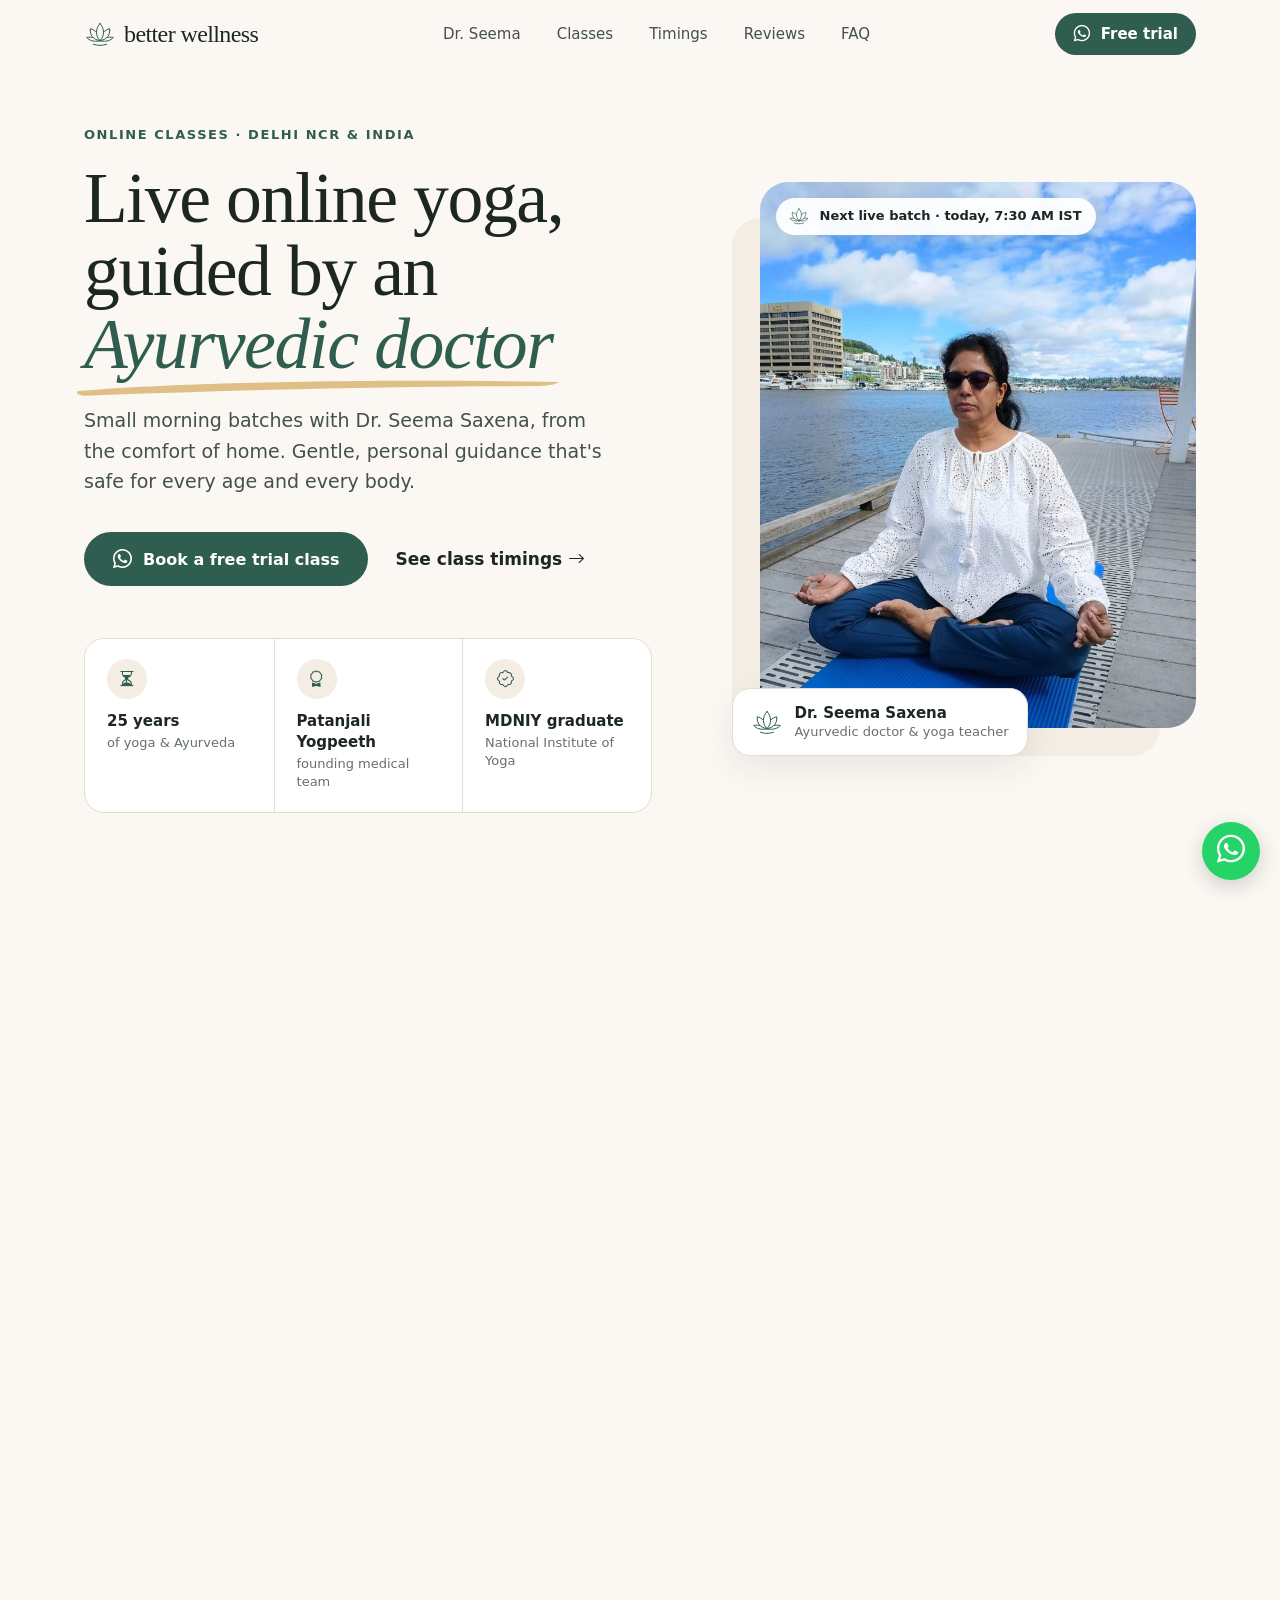
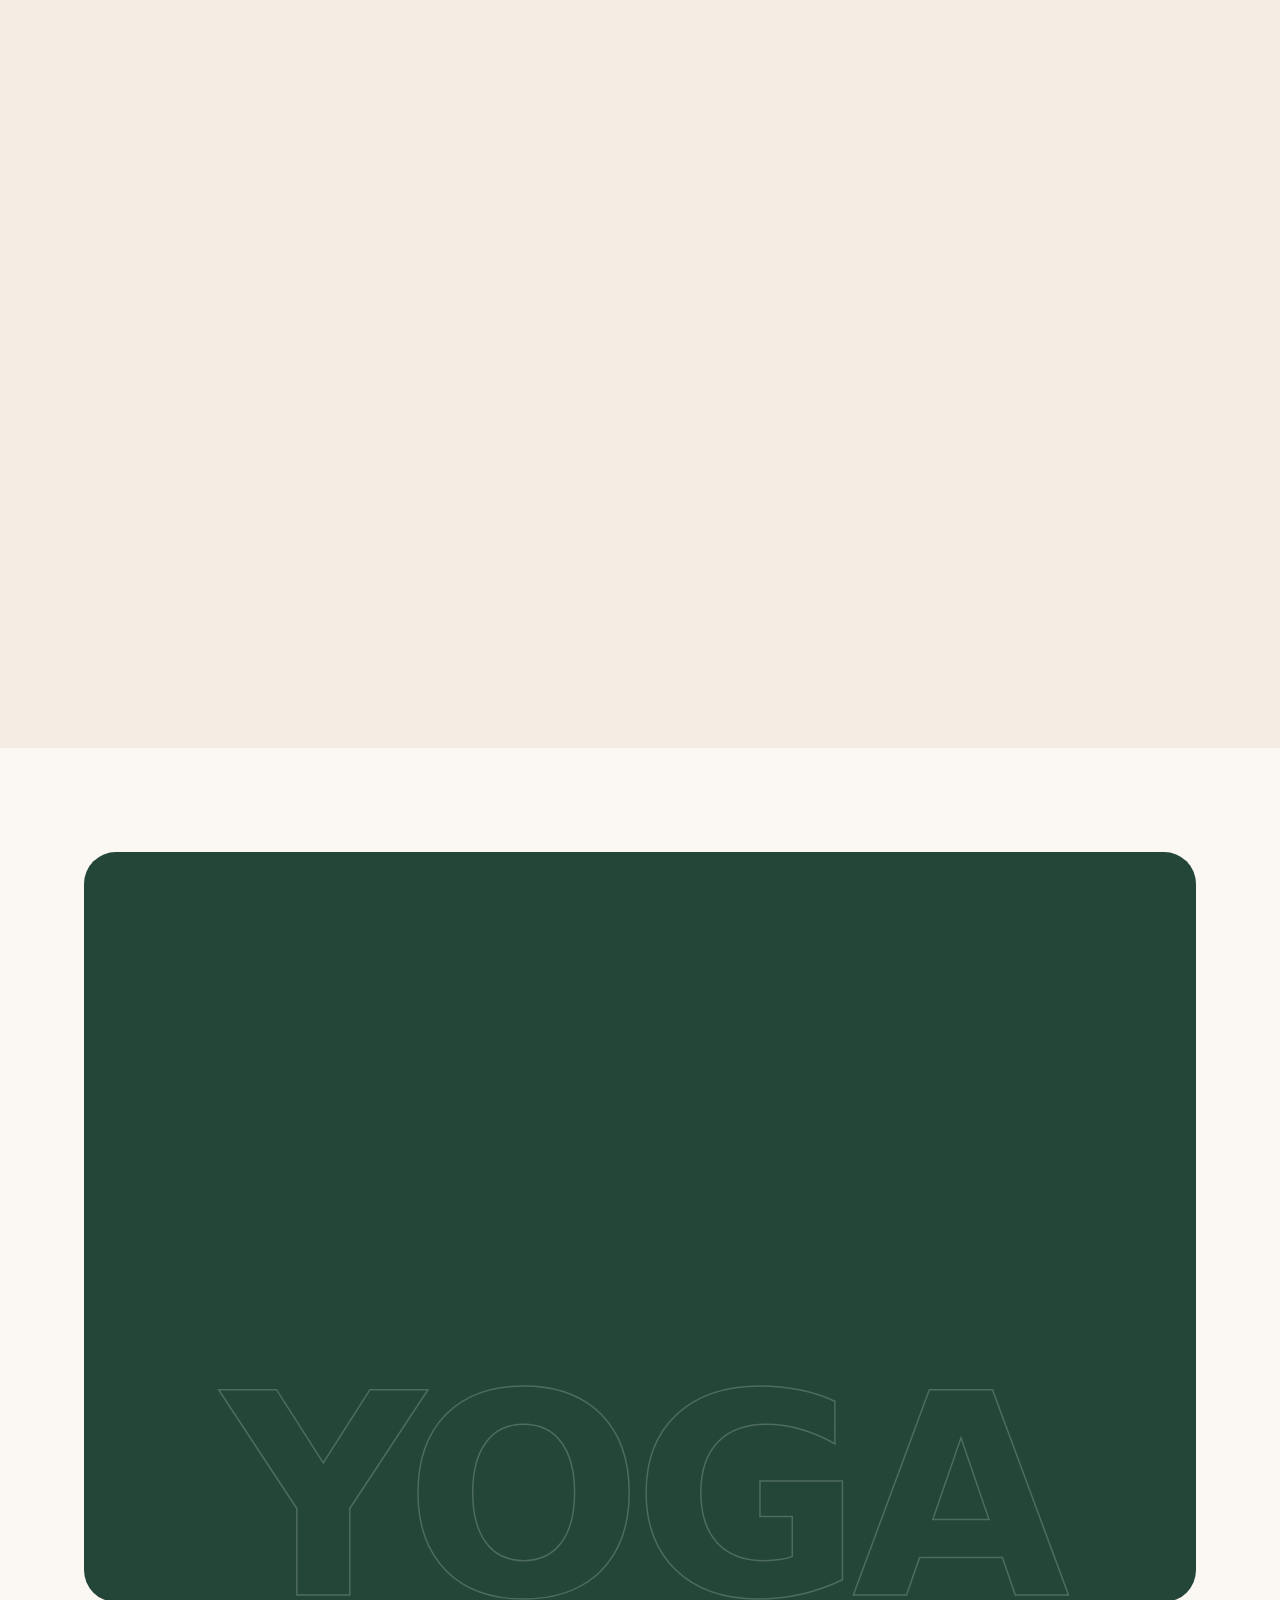
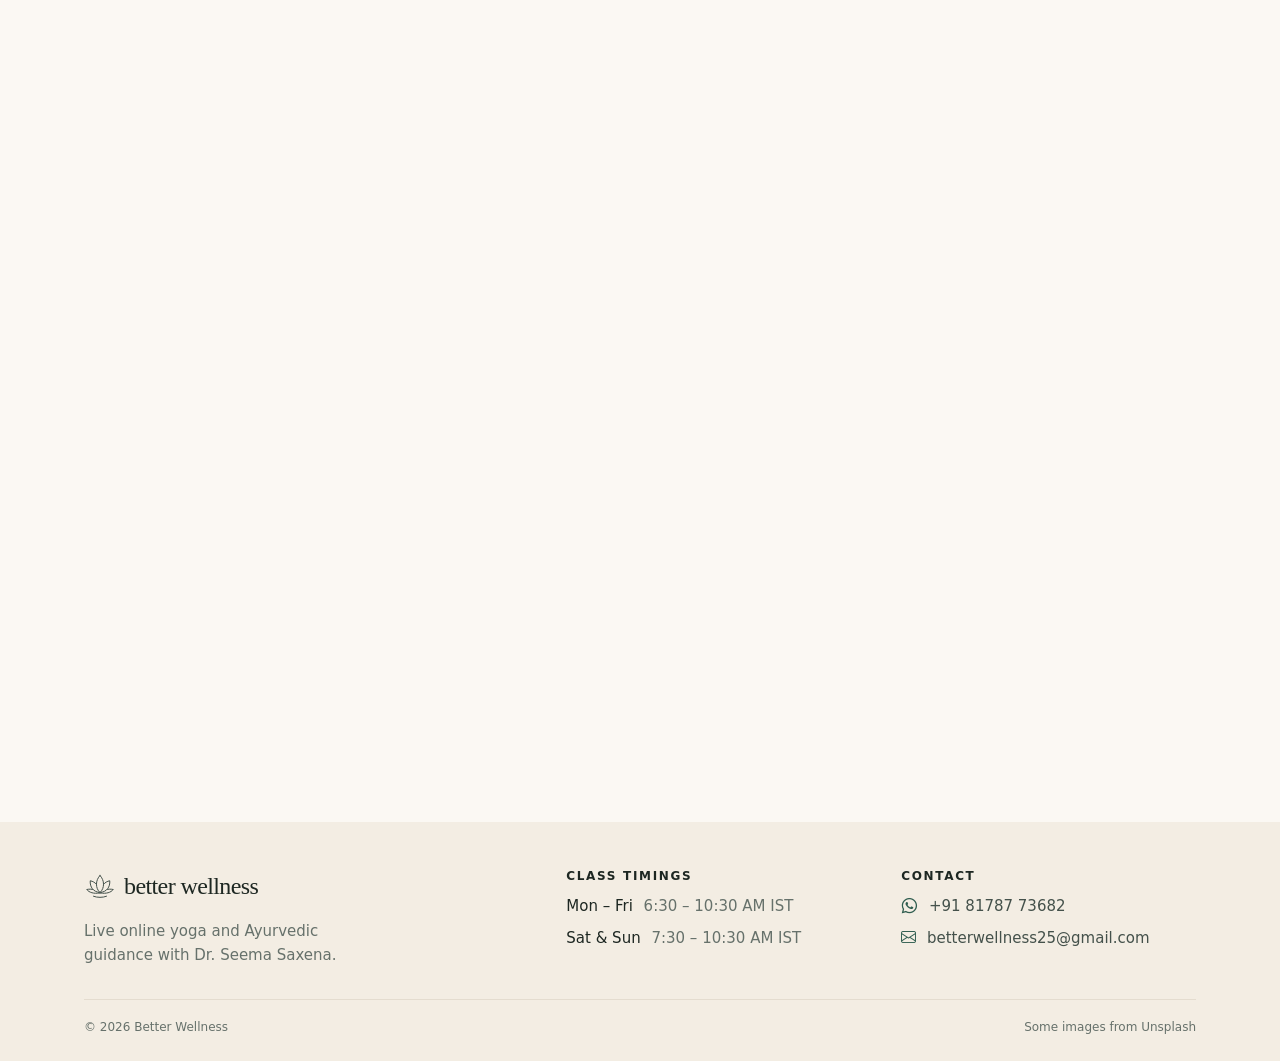
==== index.html @ 6428bea3 "Brand pass: lotus mark, wordmark, haldi/mitti palette, Hindi type, heritage card - New lotus mark dr" ====
<!doctype html>
<html lang="en-IN">
    <head>
        <meta charset="utf-8">
        <meta name="viewport" content="width=device-width, initial-scale=1">
        <meta http-equiv="Content-Security-Policy" content="default-src 'self'; style-src 'self' https://fonts.googleapis.com; font-src 'self' https://fonts.gstatic.com; img-src 'self' data:; script-src 'self'; object-src 'none'; base-uri 'self'; form-action 'none'">
        <meta name="referrer" content="strict-origin-when-cross-origin">
        <meta name="google-site-verification" content="fwdaEXdY_R1vgWOWKHq35KhdiGbAEZY68K1AI_NjMUM" />

        <title>Online Yoga Classes with an Ayurvedic Doctor | Better Wellness</title>
        <meta name="description" content="Live online yoga classes with Dr. Seema Saxena, Ayurvedic doctor and former Patanjali Yogpeeth team member. Daily morning batches in Hindi and English, group or 1-on-1. First class free.">
        <meta name="author" content="Dr. Seema Saxena">
        <meta name="theme-color" content="#FBF8F3">
        <link rel="canonical" href="https://www.betterwellness.in/">

        <!-- Link previews: WhatsApp, Facebook, Instagram, LinkedIn, X -->
        <meta property="og:type" content="website">
        <meta property="og:site_name" content="Better Wellness">
        <meta property="og:locale" content="en_IN">
        <meta property="og:url" content="https://www.betterwellness.in/">
        <meta property="og:title" content="Live Online Yoga with an Ayurvedic Doctor | Better Wellness">
        <meta property="og:description" content="Daily live yoga classes with Dr. Seema Saxena. Hindi and English, group or 1-on-1. Your first class is free.">
        <meta property="og:image" content="https://www.betterwellness.in/images/site/og-image.jpg">
        <meta property="og:image:width" content="1200">
        <meta property="og:image:height" content="630">
        <meta property="og:image:alt" content="Dr. Seema Saxena meditating by a lake, beside the words: Live online yoga, guided by an Ayurvedic doctor">
        <meta name="twitter:card" content="summary_large_image">
        <meta name="twitter:title" content="Live Online Yoga with an Ayurvedic Doctor | Better Wellness">
        <meta name="twitter:description" content="Daily live yoga classes with Dr. Seema Saxena. Hindi and English, group or 1-on-1. Your first class is free.">
        <meta name="twitter:image" content="https://www.betterwellness.in/images/site/og-image.jpg">

        <script type="application/ld+json">
        {
          "@context": "https://schema.org",
          "@graph": [
            {
              "@type": "ProfessionalService",
              "@id": "https://www.betterwellness.in/#business",
              "name": "Better Wellness",
              "description": "Live online yoga classes and Ayurvedic yoga consultations with Dr. Seema Saxena.",
              "url": "https://www.betterwellness.in/",
              "image": "https://www.betterwellness.in/images/site/og-image.jpg",
              "logo": "https://www.betterwellness.in/images/site/icon-512.png",
              "telephone": "+918178773682",
              "email": "betterwellness25@gmail.com",
              "address": {
                "@type": "PostalAddress",
                "addressLocality": "New Delhi",
                "addressRegion": "Delhi",
                "addressCountry": "IN"
              },
              "areaServed": [
                { "@type": "City", "name": "New Delhi" },
                { "@type": "City", "name": "Noida" },
                { "@type": "City", "name": "Gurugram" },
                { "@type": "City", "name": "Ghaziabad" },
                { "@type": "City", "name": "Faridabad" },
                { "@type": "Country", "name": "India" }
              ],
              "availableLanguage": ["en", "hi"],
              "openingHoursSpecification": [
                {
                  "@type": "OpeningHoursSpecification",
                  "dayOfWeek": ["Monday", "Tuesday", "Wednesday", "Thursday", "Friday"],
                  "opens": "06:30",
                  "closes": "10:30"
                },
                {
                  "@type": "OpeningHoursSpecification",
                  "dayOfWeek": ["Saturday", "Sunday"],
                  "opens": "07:30",
                  "closes": "10:30"
                }
              ],
              "founder": { "@id": "https://www.betterwellness.in/#seema" },
              "makesOffer": {
                "@type": "Offer",
                "name": "Free trial yoga class",
                "price": "0",
                "priceCurrency": "INR"
              }
            },
            {
              "@type": "Person",
              "@id": "https://www.betterwellness.in/#seema",
              "name": "Dr. Seema Saxena",
              "jobTitle": "Ayurvedic doctor and yoga teacher",
              "image": "https://www.betterwellness.in/images/site/seema-hero.jpg",
              "alumniOf": {
                "@type": "CollegeOrUniversity",
                "name": "Morarji Desai National Institute of Yoga, New Delhi"
              },
              "worksFor": { "@id": "https://www.betterwellness.in/#business" }
            },
            {
              "@type": "FAQPage",
              "mainEntity": [
                {
                  "@type": "Question",
                  "name": "How do the online yoga classes work?",
                  "acceptedAnswer": { "@type": "Answer", "text": "Classes are live on video, in small batches. Dr. Seema guides every pose and breath, and gives individual corrections so each asana is done safely." }
                },
                {
                  "@type": "Question",
                  "name": "I am a complete beginner. Can I join?",
                  "acceptedAnswer": { "@type": "Answer", "text": "Yes. Classes start with gentle joint-loosening (Sukshma Vyayama) and build up step by step, so beginners and experienced students can practise together." }
                },
                {
                  "@type": "Question",
                  "name": "Can Dr. Seema help with a specific health condition?",
                  "acceptedAnswer": { "@type": "Answer", "text": "Yes. She combines Ayurvedic assessment with therapeutic yoga, and often works with back stiffness, neck pain, stress, digestive issues and metabolic conditions. Yoga complements medical care; please keep your doctor informed." }
                },
                {
                  "@type": "Question",
                  "name": "Which language are classes taught in?",
                  "acceptedAnswer": { "@type": "Answer", "text": "Hindi and English." }
                },
                {
                  "@type": "Question",
                  "name": "Can I take private one-on-one sessions?",
                  "acceptedAnswer": { "@type": "Answer", "text": "Yes. Alongside the small morning group batches, you can book private one-on-one sessions." }
                },
                {
                  "@type": "Question",
                  "name": "What are the class timings?",
                  "acceptedAnswer": { "@type": "Answer", "text": "Hour-long batches run from 6:30 to 10:30 AM IST on weekdays and from 7:30 to 10:30 AM IST on Saturday and Sunday." }
                },
                {
                  "@type": "Question",
                  "name": "How do I book my free trial class?",
                  "acceptedAnswer": { "@type": "Answer", "text": "Send a message on WhatsApp to +91 81787 73682 with your preferred batch time. You will get the class link on WhatsApp." }
                }
              ]
            }
          ]
        }
        </script>

        <link rel="icon" href="images/site/lotus.svg" type="image/svg+xml">
        <link rel="icon" href="images/site/favicon-32.png" type="image/png" sizes="32x32">
        <link rel="apple-touch-icon" href="images/site/apple-touch-icon.png">

        <link rel="preconnect" href="https://fonts.googleapis.com">
        <link rel="preconnect" href="https://fonts.gstatic.com" crossorigin>
        <link href="https://fonts.googleapis.com/css2?family=Newsreader:ital,opsz,wght@0,6..72,400;0,6..72,500;1,6..72,400&family=Plus+Jakarta+Sans:wght@400;500;600;700&family=Tiro+Devanagari+Hindi&family=Mukta:wght@500;600&display=swap" rel="stylesheet">
        <link rel="preload" as="image" href="images/site/seema-hero.jpg">
        <script src="js/site.js"></script>
        <link href="css/bootstrap-icons.css" rel="stylesheet">
        <link href="css/site.css" rel="stylesheet">
    </head>

    <body>

        <a class="skip-link" href="#main">Skip to content</a>

        <header class="site-header">
            <div class="container header-inner">
                <a class="brand" href="#top" aria-label="Better Wellness, back to top">
                    <svg class="lotus" viewBox="0 0 64 64" aria-hidden="true"><path class="p-ll" d="M30.5 46 C 20 48, 10 45, 5.5 39 C 15 37, 25 39.5, 30.5 46 Z"/><path class="p-lr" d="M33.5 46 C 44 48, 54 45, 58.5 39 C 49 37, 39 39.5, 33.5 46 Z"/><path class="p-l" d="M31.5 45 C 18.5 44, 11.5 34, 12.5 21.5 C 22.5 23.5, 30 31.5, 31.5 45 Z"/><path class="p-r" d="M32.5 45 C 45.5 44, 52.5 34, 51.5 21.5 C 41.5 23.5, 34 31.5, 32.5 45 Z"/><path class="p-c" d="M32 11 C 41.5 20.5, 41.5 36.5, 32 45 C 22.5 36.5, 22.5 20.5, 32 11 Z"/><path class="p-base" d="M19 52.5 C 27 55.5, 37 55.5, 45 52.5"/></svg>
                    <span class="wordmark">better wellness</span>
                </a>

                <nav class="site-nav" aria-label="Main">
                    <a href="#about">Dr. Seema</a>
                    <a href="#classes">Classes</a>
                    <a href="#timings">Timings</a>
                    <a href="#reviews">Reviews</a>
                    <a href="#faq">FAQ</a>
                </nav>

                <a class="btn btn-small" href="https://wa.me/918178773682?text=Hi%20Dr.%20Seema%2C%20I%27d%20like%20to%20book%20a%20free%20trial%20yoga%20class." target="_blank" rel="noopener">
                    <i class="bi-whatsapp" aria-hidden="true"></i> Free trial
                </a>
            </div>
        </header>

        <main id="main">

            <!-- HERO -->
            <section class="hero" id="top">
                <div class="container hero-grid">

                    <div class="hero-copy">
                        <p class="eyebrow">Online classes · Delhi NCR &amp; India</p>
                        <h1>Live online yoga, guided by an <em class="underlined">Ayurvedic doctor<svg viewBox="0 0 300 20" preserveAspectRatio="none" aria-hidden="true"><path d="M2 14 C 60 7, 170 3, 298 6 C 296 8, 292 9, 286 9.5 C 180 10, 90 13.5, 6 18 C 2 18, 0 15.5, 2 14 Z"/></svg></em></h1>
                        <p class="lede">Small morning batches with Dr. Seema Saxena, from the comfort of home. Gentle, personal guidance that's safe for every age and every body.</p>

                        <div class="hero-actions">
                            <a class="btn" href="https://wa.me/918178773682?text=Hi%20Dr.%20Seema%2C%20I%27d%20like%20to%20book%20a%20free%20trial%20yoga%20class." target="_blank" rel="noopener">
                                <i class="bi-whatsapp" aria-hidden="true"></i> Book a free trial class
                            </a>
                            <a class="text-link" href="#timings">See class timings <i class="bi-arrow-right" aria-hidden="true"></i></a>
                        </div>

                        <ul class="trust" aria-label="Credentials">
                            <li>
                                <span class="trust-icon"><i class="bi-hourglass-split" aria-hidden="true"></i></span>
                                <span><strong>25 years</strong>of yoga &amp; Ayurveda</span>
                            </li>
                            <li>
                                <span class="trust-icon"><i class="bi-award" aria-hidden="true"></i></span>
                                <span><strong>Patanjali Yogpeeth</strong>founding medical team</span>
                            </li>
                            <li>
                                <span class="trust-icon"><i class="bi-patch-check" aria-hidden="true"></i></span>
                                <span><strong>MDNIY graduate</strong>National Institute of Yoga</span>
                            </li>
                        </ul>
                    </div>

                    <figure class="hero-photo">
                        <div class="hero-photo-frame">
                            <img src="images/site/seema-hero.jpg" width="768" height="1024" alt="Dr. Seema Saxena sitting in lotus pose, meditating on a lakeside dock" fetchpriority="high">
                            <a class="live-chip" href="#timings">
                                <svg class="lotus lotus-breathe" viewBox="0 0 64 64" aria-hidden="true"><path class="p-ll" d="M30.5 46 C 20 48, 10 45, 5.5 39 C 15 37, 25 39.5, 30.5 46 Z"/><path class="p-lr" d="M33.5 46 C 44 48, 54 45, 58.5 39 C 49 37, 39 39.5, 33.5 46 Z"/><path class="p-l" d="M31.5 45 C 18.5 44, 11.5 34, 12.5 21.5 C 22.5 23.5, 30 31.5, 31.5 45 Z"/><path class="p-r" d="M32.5 45 C 45.5 44, 52.5 34, 51.5 21.5 C 41.5 23.5, 34 31.5, 32.5 45 Z"/><path class="p-c" d="M32 11 C 41.5 20.5, 41.5 36.5, 32 45 C 22.5 36.5, 22.5 20.5, 32 11 Z"/><path class="p-base" d="M19 52.5 C 27 55.5, 37 55.5, 45 52.5"/></svg>
                                <span data-next-batch>Live every morning · 6:30–10:30 AM IST</span>
                            </a>
                        </div>
                        <figcaption class="hero-badge">
                            <svg class="lotus" viewBox="0 0 64 64" aria-hidden="true"><path class="p-ll" d="M30.5 46 C 20 48, 10 45, 5.5 39 C 15 37, 25 39.5, 30.5 46 Z"/><path class="p-lr" d="M33.5 46 C 44 48, 54 45, 58.5 39 C 49 37, 39 39.5, 33.5 46 Z"/><path class="p-l" d="M31.5 45 C 18.5 44, 11.5 34, 12.5 21.5 C 22.5 23.5, 30 31.5, 31.5 45 Z"/><path class="p-r" d="M32.5 45 C 45.5 44, 52.5 34, 51.5 21.5 C 41.5 23.5, 34 31.5, 32.5 45 Z"/><path class="p-c" d="M32 11 C 41.5 20.5, 41.5 36.5, 32 45 C 22.5 36.5, 22.5 20.5, 32 11 Z"/><path class="p-base" d="M19 52.5 C 27 55.5, 37 55.5, 45 52.5"/></svg>
                            <span><strong>Dr. Seema Saxena</strong>Ayurvedic doctor &amp; yoga teacher</span>
                        </figcaption>
                    </figure>

                </div>
            </section>

            <!-- TEACHER -->
            <section class="section teacher" id="about" aria-labelledby="about-title">
                <div class="container teacher-grid">

                    <div class="teacher-collage" data-reveal>
                        <figure class="collage-main">
                            <img src="images/site/seema-yoga-day-seattle.jpg" width="472" height="1024" loading="lazy" alt="Dr. Seema Saxena in tree pose beside an International Day of Yoga banner in Seattle">
                            <figcaption>International Day of Yoga, Seattle</figcaption>
                        </figure>
                        <figure class="collage-top">
                            <img src="images/site/seema-swami-ramdev.jpg" width="1200" height="800" loading="lazy" alt="A young Dr. Seema Saxena seated beside Swami Ramdev">
                            <figcaption>With Swami Ramdev</figcaption>
                        </figure>
                        <figure class="collage-bottom">
                            <img src="images/site/seema-recognition.jpg" width="1200" height="800" loading="lazy" alt="Dr. Seema Saxena receiving a certificate at a ceremony">
                            <figcaption>With Sushma Swaraj</figcaption>
                        </figure>
                        <div class="collage-seal" aria-hidden="true">
                            <strong data-count="25">25</strong>
                            <span>years of practice</span>
                        </div>
                    </div>

                    <div class="teacher-copy" data-reveal>
                        <p class="eyebrow">Your teacher</p>
                        <h2 id="about-title">You're in <em>good hands</em></h2>
                        <p class="teacher-name"><strong>Dr. Seema Saxena</strong> · Ayurvedic doctor &amp; yoga teacher</p>
                        <p class="teacher-lead">Yoga, guided with a doctor's understanding of the body.</p>
                        <p>Whether you're new to yoga, living with back pain or coming back to it after years, Dr. Seema adapts each practice to suit you.</p>

                        <ol class="journey">
                            <li>
                                <strong>Patanjali Yogpeeth</strong>
                                <span>Founding medical team with Swami Ramdev</span>
                            </li>
                            <li>
                                <strong>Morarji Desai National Institute of Yoga</strong>
                                <span>Trained in New Delhi</span>
                            </li>
                            <li>
                                <strong>Today</strong>
                                <span>Live online classes for students across India</span>
                            </li>
                        </ol>
                    </div>

                </div>
            </section>

            <!-- HERITAGE -->
            <section class="heritage-section" aria-labelledby="heritage-title">
                <div class="container">
                    <div class="heritage" data-reveal>
                        <svg class="heritage-grid" viewBox="0 0 64 64" aria-hidden="true">
                            <circle cx="32" cy="34" r="30"/>
                            <circle cx="32" cy="34" r="21"/>
                            <circle cx="32" cy="45" r="13"/>
                            <line x1="32" y1="2" x2="32" y2="64"/>
                            <line x1="0" y1="45" x2="64" y2="45"/>
                            <line x1="9" y1="11" x2="55" y2="57"/>
                            <line x1="55" y1="11" x2="9" y2="57"/>
                            <path d="M30.5 46 C 20 48, 10 45, 5.5 39 C 15 37, 25 39.5, 30.5 46 Z"/>
                            <path d="M33.5 46 C 44 48, 54 45, 58.5 39 C 49 37, 39 39.5, 33.5 46 Z"/>
                            <path d="M31.5 45 C 18.5 44, 11.5 34, 12.5 21.5 C 22.5 23.5, 30 31.5, 31.5 45 Z"/>
                            <path d="M32.5 45 C 45.5 44, 52.5 34, 51.5 21.5 C 41.5 23.5, 34 31.5, 32.5 45 Z"/>
                            <path d="M32 11 C 41.5 20.5, 41.5 36.5, 32 45 C 22.5 36.5, 22.5 20.5, 32 11 Z"/>
                        </svg>

                        <figure class="heritage-art">
                            <img src="images/site/heritage-yogi.jpg" width="640" height="1293" loading="lazy" alt="A 17th-century miniature painting of a yogi seated in virasana beneath a tree, with Persian text above">
                            <figcaption>A yogi in virasana, from the <i>Bahr al-Hayat</i>, c. 1602. Chester Beatty Library, Dublin.</figcaption>
                        </figure>

                        <div class="heritage-copy">
                            <p class="eyebrow">Rooted in tradition</p>
                            <p class="heritage-sanskrit" lang="sa">योगः कर्मसु कौशलम्</p>
                            <h2 id="heritage-title"><em>Yoga is skill in action.</em></h2>
                            <p class="heritage-source">Bhagavad Gita 2.50</p>
                            <p>The practice Dr. Seema teaches is centuries old: a discipline of body, breath and mind, passed from teacher to student. Her classes keep that spirit, with the care of a doctor.</p>
                        </div>
                    </div>
                </div>
            </section>

            <!-- CLASSES -->
            <section class="section classes" id="classes" aria-labelledby="classes-title">
                <div class="container classes-grid">
                    <div class="classes-head" data-reveal>
                        <p class="eyebrow">The classes</p>
                        <h2 id="classes-title">Live yoga, <em>made personal</em></h2>
                        <p>Every class is taught live by Dr. Seema herself, in small batches, so you get real attention from your very first session.</p>
                        <a class="text-link" href="#timings">See class timings <i class="bi-arrow-right" aria-hidden="true"></i></a>
                    </div>

                    <ul class="class-rows">
                        <li data-reveal>
                            <span class="row-icon"><i class="bi-person-check" aria-hidden="true"></i></span>
                            <div>
                                <h3>Individual guidance</h3>
                                <p>Small batches, so every student gets gentle, one-to-one corrections during class.</p>
                            </div>
                            <span class="row-tag">Live on video</span>
                        </li>
                        <li data-reveal>
                            <span class="row-icon"><i class="bi-people" aria-hidden="true"></i></span>
                            <div>
                                <h3>A small batch, or just you</h3>
                                <p>Join a morning group, or book private one-on-one sessions.</p>
                            </div>
                            <span class="row-tag">Group · 1-on-1</span>
                        </li>
                        <li data-reveal>
                            <span class="row-icon"><i class="bi-translate" aria-hidden="true"></i></span>
                            <div>
                                <h3>In Hindi or English</h3>
                                <p>Instructions you follow without thinking, so you can close your eyes and simply breathe.</p>
                            </div>
                            <span class="row-tag" lang="hi">हिन्दी · <span lang="en">English</span></span>
                        </li>
                        <li data-reveal>
                            <span class="row-icon"><i class="bi-sunrise" aria-hidden="true"></i></span>
                            <div>
                                <h3>Every morning</h3>
                                <p>Hour-long live batches, seven days a week.</p>
                            </div>
                            <span class="row-tag">6:30 – 10:30 AM</span>
                        </li>
                    </ul>
                </div>
            </section>

            <!-- BENEFITS -->
            <section class="section benefits-section" aria-labelledby="benefits-title">
                <div class="container">
                    <div class="section-head section-head-center" data-reveal>
                        <p class="eyebrow">Why people join</p>
                        <h2 id="benefits-title">How yoga can help you <em>feel better</em></h2>
                    </div>

                    <div class="benefits">
                        <ul class="benefits-col" data-reveal>
                            <li>
                                <h3>Ease back and neck pain</h3>
                                <p>Gentle, guided movement for stiffness from desk work or age.</p>
                            </li>
                            <li>
                                <h3>Move more freely</h3>
                                <p>Flexibility that builds week by week, at your own pace.</p>
                            </li>
                            <li>
                                <h3>Calm a busy mind</h3>
                                <p>Pranayama and meditation to settle stress and anxiety.</p>
                            </li>
                        </ul>

                        <div class="benefits-figure" data-reveal>
                            <img class="benefits-photo" src="images/site/namaste.jpg" width="1000" height="667" loading="lazy" alt="A woman seated cross-legged on a yoga mat, eyes closed, palms together">
                            <span class="benefits-lotus"><svg class="lotus" viewBox="0 0 64 64" aria-hidden="true"><path class="p-ll" d="M30.5 46 C 20 48, 10 45, 5.5 39 C 15 37, 25 39.5, 30.5 46 Z"/><path class="p-lr" d="M33.5 46 C 44 48, 54 45, 58.5 39 C 49 37, 39 39.5, 33.5 46 Z"/><path class="p-l" d="M31.5 45 C 18.5 44, 11.5 34, 12.5 21.5 C 22.5 23.5, 30 31.5, 31.5 45 Z"/><path class="p-r" d="M32.5 45 C 45.5 44, 52.5 34, 51.5 21.5 C 41.5 23.5, 34 31.5, 32.5 45 Z"/><path class="p-c" d="M32 11 C 41.5 20.5, 41.5 36.5, 32 45 C 22.5 36.5, 22.5 20.5, 32 11 Z"/><path class="p-base" d="M19 52.5 C 27 55.5, 37 55.5, 45 52.5"/></svg></span>
                        </div>

                        <ul class="benefits-col" data-reveal>
                            <li>
                                <h3>Sleep better</h3>
                                <p>A steady morning routine and slower breathing help the body unwind.</p>
                            </li>
                            <li>
                                <h3>Support digestion</h3>
                                <p>Ayurvedic guidance on routine and food, alongside your practice.</p>
                            </li>
                            <li>
                                <h3>Stay strong as you age</h3>
                                <p>Safe changes to every pose, so seniors can practise with confidence.</p>
                            </li>
                        </ul>
                    </div>
                </div>
            </section>

            <!-- TIMETABLE -->
            <section class="timetable-section" id="timings" aria-labelledby="timings-title">
                <div class="container">
                <div class="timetable">
                <div class="timetable-grid">
                    <div class="timetable-copy" data-reveal>
                        <p class="eyebrow">Class timings · IST</p>
                        <h2 id="timings-title">Every morning, <em>seven days a week</em></h2>
                        <p>Every batch is live and an hour long. Choose the time that suits you when you book your free trial.</p>
                    </div>

                    <ul class="batches" data-reveal>
                        <li><span class="batch-time">6:30 – 7:30 AM</span><span class="batch-days">Monday to Friday</span></li>
                        <li><span class="batch-time">7:30 – 8:30 AM</span><span class="batch-days">Every day</span></li>
                        <li><span class="batch-time">8:30 – 9:30 AM</span><span class="batch-days">Every day</span></li>
                        <li><span class="batch-time">9:30 – 10:30 AM</span><span class="batch-days">Every day</span></li>
                        <li><span class="batch-time">Private 1-on-1</span><span class="batch-days">At a time that suits you</span></li>
                    </ul>
                </div>
                <p class="timetable-word" aria-hidden="true">YOGA</p>
                </div>
                </div>
            </section>

            <!-- REVIEWS -->
            <section class="section section-sand" id="reviews" aria-labelledby="reviews-title">
                <div class="container">
                    <div class="section-head" data-reveal>
                        <p class="eyebrow">Students</p>
                        <h2 id="reviews-title">Hear it from <em>our students</em></h2>
                    </div>

                    <div class="reviews">
                        <figure class="review review-featured" data-reveal>
                            <span class="review-topic">Inner peace</span>
                            <blockquote>“Yoga is my personal time to nurture my soul and find happiness. With the right guidance from Dr. Seema Ma’am, this journey has brought me immense peace. Practicing yoga with her has led to a spiritual awakening and given me moments of pause where I listen to my own breath, bringing a deep sense of peace from within.”</blockquote>
                            <figcaption>
                                <img src="images/site/review-anu-satija.jpg" width="80" height="80" loading="lazy" alt="">
                                <span><strong>Anu Satija</strong> Doctor</span>
                            </figcaption>
                        </figure>
                        <figure class="review" data-reveal>
                            <span class="review-topic">Desk-job neck pain</span>
                            <blockquote>“Long hours at my desk left me with constant neck pain and work stress. Joining Dr. Seema's 7:00 AM online sessions has been life-changing. Her focus on pranayama and gentle stretching keeps me energized and pain-free throughout the workday.”</blockquote>
                            <figcaption>
                                <img src="images/site/review-priya-sharma.jpg" width="80" height="80" loading="lazy" alt="">
                                <span><strong>Priya Sharma</strong> Software engineer</span>
                            </figcaption>
                        </figure>
                        <figure class="review" data-reveal>
                            <span class="review-topic">Yoga for seniors</span>
                            <blockquote>“As a senior citizen with chronic back stiffness, I was hesitant about yoga. Dr. Seema's medical background as an Ayurvedic doctor made all the difference. She gave me personalized modifications that restored my flexibility without any pain. Highly recommended for all ages!”</blockquote>
                            <figcaption>
                                <img src="images/site/review-raman-iyer.jpg" width="80" height="80" loading="lazy" alt="">
                                <span><strong>Raman Iyer</strong> Retired banker</span>
                            </figcaption>
                        </figure>
                    </div>
                </div>
            </section>

            <!-- FAQ -->
            <section class="section" id="faq" aria-labelledby="faq-title">
                <div class="container faq-grid">
                    <div class="section-head" data-reveal>
                        <p class="eyebrow">Questions</p>
                        <h2 id="faq-title">Questions, <em>answered</em></h2>
                        <p class="muted">Anything else? <a href="https://wa.me/918178773682" target="_blank" rel="noopener">Ask us on WhatsApp</a>.</p>
                    </div>

                    <div class="faq" data-reveal>
                        <details>
                            <summary>How do the online classes work?</summary>
                            <p>Classes are live on video, in small batches. Dr. Seema guides every pose and breath, and gives individual corrections so each asana is done safely.</p>
                        </details>
                        <details>
                            <summary>I'm a complete beginner. Can I join?</summary>
                            <p>Yes. Classes start with gentle joint-loosening (Sukshma Vyayama) and build up step by step, so beginners and experienced students can practise together.</p>
                        </details>
                        <details>
                            <summary>Can Dr. Seema help with a specific health condition?</summary>
                            <p>Yes. She combines Ayurvedic assessment with therapeutic yoga, and often works with back stiffness, neck pain, stress, digestive issues and metabolic conditions. Yoga complements medical care, so please keep your doctor informed.</p>
                        </details>
                        <details>
                            <summary>Which language are classes taught in?</summary>
                            <p>Hindi and English.</p>
                        </details>
                        <details>
                            <summary>Can I take private one-on-one sessions?</summary>
                            <p>Yes. Alongside the small morning group batches, you can book private one-on-one sessions.</p>
                        </details>
                        <details>
                            <summary>What are the class timings?</summary>
                            <p>Hour-long batches run from 6:30 to 10:30 AM IST on weekdays, and from 7:30 to 10:30 AM IST on Saturday and Sunday.</p>
                        </details>
                        <details>
                            <summary>How do I book my free trial class?</summary>
                            <p>Send a message on WhatsApp to <a href="https://wa.me/918178773682" target="_blank" rel="noopener">+91 81787 73682</a> with your preferred batch time. You'll get the class link on WhatsApp.</p>
                        </details>
                    </div>
                </div>
            </section>

            <!-- CLOSING CTA -->
            <section class="cta" aria-labelledby="cta-title">
                <div class="container">
                    <div class="cta-card" data-reveal>
                        <img class="cta-bg" src="images/site/plant-shadows.jpg" width="1800" height="1200" loading="lazy" alt="">
                        <div class="cta-inner">
                            <h2 id="cta-title">Your first class is <em>on us</em></h2>
                            <p>Message us on WhatsApp and join a live morning batch this week.</p>
                            <a class="btn" href="https://wa.me/918178773682?text=Hi%20Dr.%20Seema%2C%20I%27d%20like%20to%20book%20a%20free%20trial%20yoga%20class." target="_blank" rel="noopener">
                                <i class="bi-whatsapp" aria-hidden="true"></i> Book a free trial class
                            </a>
                        </div>
                    </div>
                </div>
            </section>

        </main>

        <footer class="site-footer">
            <div class="container">
                <div class="footer-top">
                    <div class="footer-brand">
                        <a class="brand" href="#top">
                            <svg class="lotus" viewBox="0 0 64 64" aria-hidden="true"><path class="p-ll" d="M30.5 46 C 20 48, 10 45, 5.5 39 C 15 37, 25 39.5, 30.5 46 Z"/><path class="p-lr" d="M33.5 46 C 44 48, 54 45, 58.5 39 C 49 37, 39 39.5, 33.5 46 Z"/><path class="p-l" d="M31.5 45 C 18.5 44, 11.5 34, 12.5 21.5 C 22.5 23.5, 30 31.5, 31.5 45 Z"/><path class="p-r" d="M32.5 45 C 45.5 44, 52.5 34, 51.5 21.5 C 41.5 23.5, 34 31.5, 32.5 45 Z"/><path class="p-c" d="M32 11 C 41.5 20.5, 41.5 36.5, 32 45 C 22.5 36.5, 22.5 20.5, 32 11 Z"/><path class="p-base" d="M19 52.5 C 27 55.5, 37 55.5, 45 52.5"/></svg>
                            <span class="wordmark">better wellness</span>
                        </a>
                        <p>Live online yoga and Ayurvedic guidance with Dr. Seema Saxena.</p>
                    </div>

                    <div class="footer-col">
                        <h2 class="footer-title">Class timings</h2>
                        <p>Mon – Fri <span>6:30 – 10:30 AM IST</span></p>
                        <p>Sat &amp; Sun <span>7:30 – 10:30 AM IST</span></p>
                    </div>

                    <div class="footer-col">
                        <h2 class="footer-title">Contact</h2>
                        <a href="https://wa.me/918178773682" target="_blank" rel="noopener"><i class="bi-whatsapp" aria-hidden="true"></i> +91 81787 73682</a>
                        <a href="mailto:betterwellness25@gmail.com"><i class="bi-envelope" aria-hidden="true"></i> betterwellness25@gmail.com</a>
                    </div>
                </div>

                <div class="footer-base">
                    <p>© 2026 Better Wellness</p>
                    <p>Some images from Unsplash</p>
                </div>
            </div>
        </footer>

        <a class="whatsapp-float" href="https://wa.me/918178773682?text=Hi%20Dr.%20Seema%2C%20I%27d%20like%20to%20book%20a%20free%20trial%20yoga%20class." target="_blank" rel="noopener" aria-label="Book a free trial class on WhatsApp">
            <i class="bi-whatsapp" aria-hidden="true"></i>
        </a>

    </body>
</html>
---- css/site.css ----
/* Better Wellness: site styles
   Brand idea: a calm doctor's clinic at sunrise. Warm, knowledgeable,
   unhurried; Dr. Seema at the centre, no hype.

   Palette: paper and ink at the core, tulsi green for the brand, and two
   warm accents used sparingly: haldi (turmeric) and mitti (clay). */

:root {
  --bg: #FBF8F3;          /* paper */
  --surface: #FFFFFF;
  --sand: #F3EDE3;
  --ink: #1D2722;
  --ink-2: #44514B;
  --muted: #66716B;
  --line: #E4DCCF;
  --brand: #2F5D4F;       /* tulsi */
  --brand-dark: #234639;  /* deep tulsi */
  --haldi: #C8902B;
  --haldi-light: #E6BD67;
  --mitti: #A85A3C;
  --mitti-deep: #6E3624;
  --whatsapp: #25D366;

  --serif: 'Newsreader', 'Tiro Devanagari Hindi', Georgia, serif;
  --sans: 'Plus Jakarta Sans', 'Mukta', system-ui, -apple-system, 'Segoe UI', sans-serif;

  --container: 1160px;
  --header-h: 68px;
  --radius-lg: 28px;
  --radius-md: 18px;
}

/* ---------- Base ---------- */

*,
*::before,
*::after {
  box-sizing: border-box;
}

html {
  scroll-padding-top: calc(var(--header-h) + 16px);
  -webkit-text-size-adjust: 100%;
}

@media (prefers-reduced-motion: no-preference) {
  html {
    scroll-behavior: smooth;
  }
}

body {
  margin: 0;
  background: var(--bg);
  color: var(--ink-2);
  font-family: var(--sans);
  font-size: 17px;
  line-height: 1.6;
  -webkit-font-smoothing: antialiased;
}

img {
  display: block;
  max-width: 100%;
  height: auto;
}

h1,
h2,
h3 {
  margin: 0;
  color: var(--ink);
}

h1,
h2 {
  font-family: var(--serif);
  font-weight: 400;
  letter-spacing: -0.02em;
  text-wrap: balance;
}

h1 {
  font-size: clamp(44px, 5.6vw, 72px);
  line-height: 1.02;
}

h2 {
  font-size: clamp(34px, 4vw, 52px);
  line-height: 1.06;
}

h3 {
  font-size: 18px;
  font-weight: 600;
  line-height: 1.35;
}

h1 em,
h2 em {
  font-style: italic;
  color: var(--brand);
}

p {
  margin: 0 0 1em;
}

a {
  color: var(--brand);
  text-underline-offset: 3px;
}

a:hover {
  color: var(--brand-dark);
}

:focus-visible {
  outline: 2px solid var(--brand);
  outline-offset: 3px;
  border-radius: 6px;
}

ul,
ol {
  margin: 0;
  padding: 0;
  list-style: none;
}

figure {
  margin: 0;
}

.container {
  width: 100%;
  max-width: var(--container);
  margin: 0 auto;
  padding: 0 24px;
}

.eyebrow {
  margin: 0 0 16px;
  color: var(--brand);
  font-size: 13px;
  font-weight: 700;
  letter-spacing: 0.12em;
  text-transform: uppercase;
}

.muted {
  color: var(--muted);
}

.skip-link {
  position: absolute;
  left: 16px;
  top: -60px;
  z-index: 100;
  padding: 10px 16px;
  background: var(--ink);
  color: var(--surface);
  border-radius: 10px;
  text-decoration: none;
}

.skip-link:focus {
  top: 12px;
  color: var(--surface);
}

/* ---------- Buttons ---------- */

.btn {
  display: inline-flex;
  align-items: center;
  justify-content: center;
  gap: 10px;
  min-height: 54px;
  padding: 0 28px;
  border-radius: 999px;
  background: var(--brand);
  color: var(--surface);
  font-size: 16px;
  font-weight: 600;
  text-decoration: none;
  transition: background-color 0.2s ease, transform 0.2s ease, box-shadow 0.2s ease;
}

.btn:hover {
  background: var(--brand-dark);
  color: var(--surface);
  transform: translateY(-1px);
  box-shadow: 0 10px 24px rgba(35, 70, 57, 0.22);
}

.text-link i {
  display: inline-block;
  transition: transform 0.25s ease;
}

.text-link:hover i {
  transform: translateX(4px);
}

.btn i {
  font-size: 19px;
  line-height: 1;
}

.btn-small {
  min-height: 42px;
  padding: 0 18px;
  font-size: 15px;
}

.btn-small i {
  font-size: 16px;
}

.btn-light {
  background: var(--surface);
  color: var(--brand-dark);
}

.btn-light:hover {
  background: var(--sand);
  color: var(--brand-dark);
}

.text-link {
  display: inline-flex;
  align-items: center;
  gap: 6px;
  color: var(--ink);
  font-weight: 600;
  text-decoration: none;
}

.text-link:hover {
  color: var(--brand);
}

/* ---------- Header ---------- */

.site-header {
  position: sticky;
  top: 0;
  z-index: 50;
  background: rgba(251, 248, 243, 0.9);
  -webkit-backdrop-filter: saturate(160%) blur(12px);
  backdrop-filter: saturate(160%) blur(12px);
  border-bottom: 1px solid transparent;
  transition: border-color 0.3s ease, box-shadow 0.3s ease;
}

.site-header.is-scrolled {
  border-bottom-color: var(--line);
  box-shadow: 0 6px 24px rgba(29, 39, 34, 0.05);
}

.header-inner {
  display: flex;
  align-items: center;
  justify-content: space-between;
  gap: 24px;
  height: var(--header-h);
}

.brand {
  display: inline-flex;
  align-items: center;
  gap: 8px;
  color: var(--brand);
  text-decoration: none;
}

.wordmark {
  color: var(--ink);
  font-family: var(--serif);
  font-size: 24px;
  font-weight: 500;
  letter-spacing: -0.025em;
  line-height: 1;
}

/* The lotus mark: drawn inline so it can take the colour of its context */
.lotus {
  display: block;
  overflow: visible;
  stroke: currentColor;
  stroke-width: 2;
  stroke-linecap: round;
  stroke-linejoin: round;
}

.lotus path {
  fill: var(--mark-bg, var(--bg));
}

.lotus .p-base {
  fill: none;
}

.brand:hover {
  color: var(--ink);
}

.brand .lotus {
  width: 32px;
  height: 32px;
}

.site-nav {
  display: flex;
  gap: 36px;
}

.site-nav a {
  color: var(--ink-2);
  font-size: 15px;
  font-weight: 500;
  text-decoration: none;
}

.site-nav a:hover {
  color: var(--ink);
}

/* ---------- Hero ---------- */

.hero {
  padding: 56px 0 104px;
}

.hero-grid {
  display: grid;
  grid-template-columns: 1.1fr 0.9fr;
  gap: 80px;
  align-items: center;
}

.hero .lede {
  max-width: 520px;
  margin: 24px 0 36px;
  color: var(--ink-2);
  font-size: 19px;
}

.hero-actions {
  display: flex;
  flex-wrap: wrap;
  align-items: center;
  gap: 16px 28px;
}

.trust {
  display: grid;
  grid-template-columns: repeat(3, 1fr);
  margin: 52px 0 0;
  padding: 0;
  background: var(--surface);
  border: 1px solid var(--line);
  border-radius: 20px;
}

.trust li {
  display: flex;
  flex-direction: column;
  gap: 12px;
  padding: 20px 22px;
}

.trust li + li {
  border-left: 1px solid var(--line);
}

.trust-icon {
  display: grid;
  place-items: center;
  width: 40px;
  height: 40px;
  border-radius: 50%;
  background: var(--sand);
  color: var(--brand);
  font-size: 17px;
}

.trust li > span:last-child {
  color: var(--muted);
  font-size: 13px;
  line-height: 1.4;
}

.trust strong {
  display: block;
  margin-bottom: 2px;
  color: var(--ink);
  font-size: 15px;
  font-weight: 600;
}

.hero-photo {
  position: relative;
  padding: 0 0 28px 28px;
}

/* Sand panel offset behind the photo for depth */
.hero-photo::before {
  content: "";
  position: absolute;
  inset: 36px 36px 0 0;
  border-radius: var(--radius-lg);
  background: var(--sand);
}

.hero-photo-frame {
  position: relative;
}

.hero-photo-frame img {
  width: 100%;
  aspect-ratio: 4 / 5;
  object-fit: cover;
  object-position: 50% 70%;
  border-radius: var(--radius-lg);
}

.live-chip {
  position: absolute;
  top: 16px;
  left: 16px;
  display: inline-flex;
  align-items: center;
  gap: 10px;
  padding: 8px 14px 8px 12px;
  background: rgba(255, 255, 255, 0.94);
  border-radius: 999px;
  box-shadow: 0 6px 18px rgba(29, 39, 34, 0.1);
  color: var(--ink);
  font-size: 13px;
  font-weight: 600;
  text-decoration: none;
  transition: transform 0.2s ease;
}

.live-chip:hover {
  color: var(--ink);
  transform: translateY(-1px);
}

.lotus-breathe {
  --mark-bg: var(--surface);
  flex: none;
  width: 22px;
  height: 22px;
  margin: -3px 0;
  color: var(--brand);
}

.lotus-breathe path {
  transform-box: view-box;
  transform-origin: 32px 45px;
}

/* Hand-drawn stroke under the hero's italic phrase */
.underlined {
  position: relative;
  z-index: 0;
  white-space: nowrap;
}

.underlined svg {
  position: absolute;
  z-index: -1;
  left: -2%;
  bottom: -0.2em;
  width: 104%;
  height: 0.32em;
  overflow: visible;
}

.underlined path {
  fill: var(--haldi);
  fill-opacity: 0.55;
}

.hero-badge {
  position: absolute;
  left: 0;
  bottom: 0;
  display: flex;
  align-items: center;
  gap: 12px;
  padding: 14px 18px;
  background: var(--surface);
  border: 1px solid var(--line);
  border-radius: 18px;
  box-shadow: 0 12px 32px rgba(29, 39, 34, 0.08);
}

.hero-badge .lotus {
  --mark-bg: var(--surface);
  width: 32px;
  height: 32px;
  color: var(--brand);
}

.hero-badge span {
  color: var(--muted);
  font-size: 13px;
  line-height: 1.35;
}

.hero-badge strong {
  display: block;
  color: var(--ink);
  font-size: 15px;
  font-weight: 600;
}

/* ---------- Sections ---------- */

.section {
  padding: 112px 0;
}

.section-sand {
  background: var(--sand);
}

.section-head {
  max-width: 640px;
  margin-bottom: 56px;
}

/* ---------- Heritage ---------- */

.heritage-section {
  padding: 24px 0 0;
}

.heritage {
  position: relative;
  overflow: hidden;
  display: grid;
  grid-template-columns: minmax(220px, 300px) 1fr;
  gap: 72px;
  align-items: center;
  padding: 56px 72px 56px 56px;
  border-radius: 32px;
  background: var(--mitti-deep);
  color: rgba(251, 248, 243, 0.86);
}

/* The lotus's construction lines, drawn faintly behind the copy */
.heritage-grid {
  position: absolute;
  right: -200px;
  top: 50%;
  width: 600px;
  height: 600px;
  transform: translateY(-50%);
  fill: none;
  stroke: var(--haldi-light);
  stroke-width: 0.16;
  opacity: 0.2;
  pointer-events: none;
}

.heritage-art {
  position: relative;
  margin: 0;
}

.heritage-art img {
  width: 100%;
  border: 6px solid rgba(251, 248, 243, 0.92);
  border-radius: 6px;
  box-shadow: 0 18px 40px rgba(0, 0, 0, 0.28);
}

.heritage-art figcaption {
  margin-top: 14px;
  color: rgba(251, 248, 243, 0.62);
  font-size: 12px;
  line-height: 1.45;
}

.heritage-copy {
  position: relative;
  max-width: 520px;
}

.heritage .eyebrow {
  color: var(--haldi-light);
}

.heritage-sanskrit {
  margin: 0 0 6px;
  color: var(--haldi-light);
  font-family: 'Tiro Devanagari Hindi', var(--serif);
  font-size: clamp(34px, 4vw, 52px);
  line-height: 1.3;
}

.heritage h2 {
  color: var(--bg);
}

.heritage h2 em {
  color: var(--bg);
}

.heritage-source {
  margin: 10px 0 28px;
  color: rgba(251, 248, 243, 0.6);
  font-size: 13px;
  font-weight: 600;
  letter-spacing: 0.12em;
  text-transform: uppercase;
}

/* ---------- Classes ---------- */

.classes-grid {
  display: grid;
  grid-template-columns: 0.85fr 1.15fr;
  gap: 88px;
  align-items: start;
}

.classes-head {
  position: sticky;
  top: calc(var(--header-h) + 40px);
}

.classes-head h2 {
  margin-bottom: 20px;
}

.classes-head p {
  max-width: 400px;
  margin-bottom: 24px;
  color: var(--muted);
}

.class-rows {
  border-top: 1px solid var(--line);
}

.class-rows li {
  display: grid;
  grid-template-columns: 52px 1fr auto;
  gap: 20px;
  align-items: center;
  padding: 26px 16px;
  border-bottom: 1px solid var(--line);
  transition: background-color 0.3s ease;
}

.class-rows li:hover {
  background: rgba(255, 255, 255, 0.7);
}

.row-icon {
  display: grid;
  place-items: center;
  width: 52px;
  height: 52px;
  border-radius: 50%;
  background: var(--sand);
  color: var(--brand);
  font-size: 21px;
  transition: background-color 0.3s ease, color 0.3s ease;
}

.class-rows li:hover .row-icon {
  background: var(--brand);
  color: var(--surface);
}

.class-rows h3 {
  margin-bottom: 4px;
}

.class-rows p {
  margin: 0;
  color: var(--muted);
  font-size: 15px;
}

.row-tag {
  padding: 6px 12px;
  background: var(--surface);
  border: 1px solid var(--line);
  border-radius: 999px;
  color: var(--ink-2);
  font-size: 13px;
  font-weight: 600;
  white-space: nowrap;
}

/* ---------- Teacher ---------- */

.teacher {
  padding-top: 40px;
}

.teacher-grid {
  display: grid;
  grid-template-columns: 1fr 1fr;
  gap: 88px;
  align-items: center;
}

.teacher-collage {
  position: relative;
  aspect-ratio: 1 / 1.08;
}

.teacher-collage figure {
  position: absolute;
  margin: 0;
  overflow: hidden;
  border-radius: 24px;
  background: var(--sand);
}

.teacher-collage img {
  width: 100%;
  height: 100%;
  object-fit: cover;
  transition: transform 0.9s cubic-bezier(0.2, 0.7, 0.2, 1);
}

.teacher-collage figure:hover img {
  transform: scale(1.04);
}

.collage-main {
  top: 0;
  left: 0;
  width: 50%;
  height: 84%;
}

.collage-main img {
  object-position: 50% 30%;
}

.collage-top {
  top: 6%;
  right: 0;
  width: 54%;
  aspect-ratio: 4 / 3;
  border: 6px solid var(--bg);
}

.collage-bottom {
  right: 6%;
  bottom: 0;
  width: 58%;
  aspect-ratio: 4 / 3;
  border: 6px solid var(--bg);
}

.teacher-collage figcaption {
  position: absolute;
  left: 10px;
  bottom: 10px;
  padding: 4px 10px;
  background: rgba(255, 255, 255, 0.92);
  border-radius: 999px;
  color: var(--ink);
  font-size: 12px;
  font-weight: 600;
}

/* The bottom photo overlaps the main one, so its label sits at the top */
.collage-main figcaption {
  top: 10px;
  bottom: auto;
}

.collage-seal {
  position: absolute;
  left: calc(50% - 62px);
  top: calc(52% - 62px);
  display: flex;
  flex-direction: column;
  align-items: center;
  justify-content: center;
  width: 124px;
  height: 124px;
  border: 6px solid var(--bg);
  border-radius: 50%;
  background: var(--brand);
  color: var(--surface);
  text-align: center;
}

.collage-seal strong {
  font-family: var(--serif);
  font-size: 42px;
  font-weight: 400;
  line-height: 1;
}

.collage-seal span {
  max-width: 76px;
  margin-top: 4px;
  font-size: 10px;
  font-weight: 700;
  letter-spacing: 0.1em;
  line-height: 1.3;
  text-transform: uppercase;
}

.teacher-copy h2 {
  margin-bottom: 12px;
}

.teacher-name {
  margin-bottom: 28px;
  color: var(--muted);
  font-size: 15px;
}

.teacher-name strong {
  color: var(--ink);
  font-weight: 600;
}

.teacher-lead {
  margin-bottom: 16px;
  color: var(--ink);
  font-family: var(--serif);
  font-size: 26px;
  font-style: italic;
  line-height: 1.35;
  letter-spacing: -0.01em;
}

.teacher-copy > p:not(.eyebrow):not(.teacher-name):not(.teacher-lead) {
  color: var(--muted);
}

.journey {
  position: relative;
  margin-top: 32px;
  padding-left: 28px;
}

.journey::before {
  content: "";
  position: absolute;
  left: 6px;
  top: 8px;
  bottom: 8px;
  width: 1px;
  background: var(--line);
}

.journey li {
  position: relative;
  padding-bottom: 18px;
}

.journey li:last-child {
  padding-bottom: 0;
}

.journey li::before {
  content: "";
  position: absolute;
  left: -28px;
  top: 6px;
  width: 13px;
  height: 13px;
  border: 2px solid var(--brand);
  border-radius: 50%;
  background: var(--bg);
}

.journey li:last-child::before {
  background: var(--brand);
}

.journey strong {
  display: block;
  color: var(--ink);
  font-size: 16px;
  font-weight: 600;
}

.journey span {
  color: var(--muted);
  font-size: 15px;
}

/* ---------- Benefits ---------- */

.section-head-center {
  margin-left: auto;
  margin-right: auto;
  text-align: center;
}

.benefits-section {
  background: var(--sand);
}

.benefits {
  display: grid;
  grid-template-columns: 1fr minmax(260px, 380px) 1fr;
  gap: 64px;
  align-items: center;
}

.benefits-col {
  display: grid;
  gap: 44px;
}

.benefits-col:first-child {
  text-align: right;
}

.benefits-col p {
  margin: 6px 0 0;
  color: var(--muted);
  font-size: 15px;
}

.benefits-figure {
  position: relative;
  aspect-ratio: 1;
}

.benefits-figure::before,
.benefits-figure::after {
  content: "";
  position: absolute;
  border-radius: 50%;
  pointer-events: none;
}

.benefits-figure::before {
  inset: -16px;
  border: 1px solid var(--line);
}

.benefits-figure::after {
  inset: -34px;
  border: 1px dashed rgba(47, 93, 79, 0.22);
}

.benefits-photo {
  width: 100%;
  height: 100%;
  object-fit: cover;
  object-position: 50% 45%;
  border-radius: 50%;
}

.benefits-lotus {
  position: absolute;
  left: 50%;
  bottom: -30px;
  display: grid;
  place-items: center;
  width: 64px;
  height: 64px;
  transform: translateX(-50%);
  background: var(--sand);
  border: 1px solid var(--line);
  border-radius: 50%;
  color: var(--brand);
}

.benefits-lotus .lotus {
  --mark-bg: var(--sand);
  width: 38px;
  height: 38px;
}

/* ---------- Timetable ---------- */

.timetable-section {
  padding: 104px 0;
}

.timetable {
  position: relative;
  overflow: hidden;
  padding: 88px 64px 0;
  border-radius: 32px;
  background: var(--brand-dark);
  color: var(--surface);
}

.timetable h2 em {
  color: var(--haldi-light);
}

.timetable-grid {
  position: relative;
  z-index: 1;
  display: grid;
  grid-template-columns: 1fr 1.25fr;
  gap: 72px;
  align-items: start;
}

.timetable .eyebrow {
  color: #BFD6C8;
}

.timetable h2 {
  color: var(--surface);
  margin-bottom: 20px;
}

.timetable-copy p {
  max-width: 420px;
  color: rgba(255, 255, 255, 0.78);
}

.batches {
  display: grid;
  gap: 10px;
}

.batches li {
  display: flex;
  align-items: baseline;
  justify-content: space-between;
  gap: 16px;
  padding: 18px 22px;
  border: 1px solid rgba(255, 255, 255, 0.14);
  border-radius: 16px;
  background: rgba(255, 255, 255, 0.05);
}

.batch-time {
  font-family: var(--serif);
  font-size: 22px;
}

.batch-days {
  color: rgba(255, 255, 255, 0.7);
  font-size: 15px;
}

.timetable-word {
  margin: 48px 0 0;
  color: transparent;
  font-family: var(--sans);
  font-size: clamp(96px, 22vw, 300px);
  font-weight: 800;
  line-height: 0.74;
  letter-spacing: -0.04em;
  text-align: center;
  white-space: nowrap;
  -webkit-text-stroke: 1.5px rgba(255, 255, 255, 0.2);
  user-select: none;
}

/* ---------- Reviews ---------- */

.reviews {
  display: grid;
  grid-template-columns: 1.15fr 1fr;
  grid-template-rows: auto auto;
  gap: 20px;
}

.review {
  display: flex;
  flex-direction: column;
  gap: 20px;
  padding: 32px;
  background: var(--surface);
  border: 1px solid var(--line);
  border-radius: 24px;
}

.review-topic {
  align-self: flex-start;
  padding: 5px 12px;
  background: var(--sand);
  border-radius: 999px;
  color: var(--brand);
  font-size: 12px;
  font-weight: 700;
  letter-spacing: 0.08em;
  text-transform: uppercase;
}

.review blockquote {
  flex: 1;
  margin: 0;
  color: var(--ink);
  font-family: var(--serif);
  font-size: 19px;
  line-height: 1.55;
}

.review-featured {
  grid-row: 1 / span 2;
  position: relative;
  padding: 48px;
  background: var(--brand);
  border-color: var(--brand);
}

/* Oversized opening quote mark */
.review-featured::before {
  content: "\201C";
  position: absolute;
  top: 8px;
  right: 36px;
  color: rgba(255, 255, 255, 0.12);
  font-family: var(--serif);
  font-size: 220px;
  line-height: 1;
}

.review-featured .review-topic {
  background: rgba(255, 255, 255, 0.12);
  color: var(--haldi-light);
}

.review-featured blockquote {
  color: var(--surface);
  font-size: 25px;
  line-height: 1.5;
}

.review figcaption {
  display: flex;
  align-items: center;
  gap: 12px;
}

.review img {
  width: 44px;
  height: 44px;
  border-radius: 50%;
  object-fit: cover;
}

.review-featured img {
  width: 56px;
  height: 56px;
  border: 2px solid rgba(255, 255, 255, 0.4);
}

.review figcaption span {
  color: var(--muted);
  font-size: 14px;
  line-height: 1.35;
}

.review figcaption strong {
  display: block;
  color: var(--ink);
  font-size: 15px;
  font-weight: 600;
}

.review-featured figcaption span {
  color: rgba(255, 255, 255, 0.75);
}

.review-featured figcaption strong {
  color: var(--surface);
}

/* ---------- FAQ ---------- */

.faq-grid {
  display: grid;
  grid-template-columns: 1fr 1.6fr;
  gap: 80px;
  align-items: start;
}

.faq-grid .section-head {
  margin-bottom: 0;
}

.faq-grid .section-head .muted {
  margin-top: 20px;
}

.faq {
  border-top: 1px solid var(--line);
}

.faq details {
  border-bottom: 1px solid var(--line);
}

.faq summary {
  display: flex;
  align-items: center;
  justify-content: space-between;
  gap: 24px;
  padding: 22px 0;
  color: var(--ink);
  font-size: 18px;
  font-weight: 600;
  line-height: 1.4;
  list-style: none;
  cursor: pointer;
}

.faq summary::-webkit-details-marker {
  display: none;
}

.faq summary::after {
  content: "+";
  flex-shrink: 0;
  color: var(--brand);
  font-size: 26px;
  font-weight: 400;
  line-height: 1;
}

.faq summary::after {
  transition: transform 0.3s ease;
}

.faq details[open] summary::after {
  transform: rotate(45deg);
}

.faq details p {
  max-width: 62ch;
  margin: -6px 0 0;
  padding-bottom: 24px;
  color: var(--muted);
  font-size: 16px;
}

/* ---------- Closing CTA ---------- */

.cta {
  padding: 24px 0 88px;
}

.cta-card {
  position: relative;
  isolation: isolate;
  overflow: hidden;
  display: flex;
  justify-content: center;
  padding: 112px 32px;
  border-radius: 32px;
  background: var(--sand);
  text-align: center;
}

.cta-bg {
  position: absolute;
  inset: 0;
  z-index: -2;
  width: 100%;
  height: 100%;
  object-fit: cover;
}

.cta-card::before {
  content: "";
  position: absolute;
  inset: 0;
  z-index: -1;
  background: rgba(251, 248, 243, 0.42);
}

.cta-inner {
  display: flex;
  flex-direction: column;
  align-items: center;
  max-width: 560px;
}

.cta p {
  margin: 16px 0 32px;
  color: var(--ink-2);
  font-size: 18px;
}

/* ---------- Footer ---------- */

.site-footer {
  padding: 48px 0 24px;
  background: var(--sand);
  font-size: 15px;
}

.footer-top {
  display: grid;
  grid-template-columns: 1.5fr 1fr 1fr;
  gap: 40px;
  align-items: start;
  padding-bottom: 32px;
}

.footer-brand .lotus {
  --mark-bg: var(--sand);
}

.footer-brand p {
  max-width: 300px;
  margin: 10px 0 0;
  color: var(--muted);
}

.footer-col {
  display: flex;
  flex-direction: column;
  align-items: flex-start;
  gap: 8px;
}

.footer-title {
  margin-bottom: 4px;
  color: var(--ink);
  font-family: var(--sans);
  font-size: 12px;
  font-weight: 700;
  letter-spacing: 0.14em;
  text-transform: uppercase;
}

.footer-col p {
  margin: 0;
  color: var(--ink);
  font-weight: 500;
}

.footer-col p span {
  margin-left: 6px;
  color: var(--muted);
  font-weight: 400;
}

.site-footer a:not(.btn) {
  color: var(--ink-2);
  text-decoration: none;
}

.site-footer a:not(.btn):hover {
  color: var(--brand);
}

.footer-col i {
  margin-right: 6px;
  color: var(--brand);
}

.footer-base {
  display: flex;
  flex-wrap: wrap;
  justify-content: space-between;
  gap: 8px 24px;
  padding-top: 18px;
  border-top: 1px solid var(--line);
  color: var(--muted);
  font-size: 12px;
}

.footer-base p {
  margin: 0;
}

/* ---------- Floating WhatsApp ---------- */

.whatsapp-float {
  position: fixed;
  right: 20px;
  bottom: 20px;
  z-index: 40;
  display: flex;
  align-items: center;
  justify-content: center;
  width: 58px;
  height: 58px;
  border-radius: 50%;
  background: var(--whatsapp);
  color: var(--surface);
  font-size: 28px;
  box-shadow: 0 6px 20px rgba(29, 39, 34, 0.2);
}

.whatsapp-float:hover {
  color: var(--surface);
  background: #1EBE5B;
}

/* ---------- Motion ---------- */

@media (prefers-reduced-motion: no-preference) {
  .motion [data-reveal] {
    opacity: 0;
    transform: translateY(22px);
    transition: opacity 0.8s cubic-bezier(0.2, 0.7, 0.2, 1), transform 0.8s cubic-bezier(0.2, 0.7, 0.2, 1);
    transition-delay: calc(var(--i, 0) * 90ms);
  }

  .motion [data-reveal].is-visible {
    opacity: 1;
    transform: none;
  }

  .hero-copy > *,
  .hero-photo {
    animation: rise 0.9s cubic-bezier(0.2, 0.7, 0.2, 1) both;
  }

  .hero-copy > :nth-child(2) { animation-delay: 0.08s; }
  .hero-copy > :nth-child(3) { animation-delay: 0.16s; }
  .hero-copy > :nth-child(4) { animation-delay: 0.24s; }
  .hero-copy > :nth-child(5) { animation-delay: 0.32s; }
  .hero-photo { animation-delay: 0.2s; }

  .benefits-figure::after {
    animation: spin 90s linear infinite;
  }

  .whatsapp-float {
    animation: pop 0.5s 1.2s cubic-bezier(0.2, 0.9, 0.3, 1.3) both;
  }

  .faq details[open] p {
    animation: fade-down 0.35s ease;
  }

  .underlined svg {
    clip-path: inset(0 100% 0 0);
    animation: sweep 1.1s 0.7s cubic-bezier(0.65, 0, 0.35, 1) forwards;
  }

  /* One slow breath, 4s in and 4s out: the petals open and close */
  .lotus-breathe .p-l { animation: open-left 8s ease-in-out infinite; }
  .lotus-breathe .p-r { animation: open-right 8s ease-in-out infinite; }
  .lotus-breathe .p-ll { animation: open-left-low 8s ease-in-out infinite; }
  .lotus-breathe .p-lr { animation: open-right-low 8s ease-in-out infinite; }
  .lotus-breathe .p-c { animation: rise-centre 8s ease-in-out infinite; }

  .cta-bg {
    transition: transform 14s cubic-bezier(0.2, 0.6, 0.2, 1);
  }

  .motion .cta-card.is-visible .cta-bg {
    transform: scale(1.07);
  }
}

@keyframes sweep {
  to {
    clip-path: inset(0 0 0 0);
  }
}

@keyframes open-left {
  50% { transform: rotate(-9deg); }
}

@keyframes open-right {
  50% { transform: rotate(9deg); }
}

@keyframes open-left-low {
  50% { transform: rotate(-6deg); }
}

@keyframes open-right-low {
  50% { transform: rotate(6deg); }
}

@keyframes rise-centre {
  50% { transform: scaleY(1.06); }
}

@keyframes rise {
  from {
    opacity: 0;
    transform: translateY(18px);
  }
}

@keyframes spin {
  to {
    transform: rotate(360deg);
  }
}

@keyframes pop {
  from {
    opacity: 0;
    transform: scale(0.6);
  }
}

@keyframes fade-down {
  from {
    opacity: 0;
    transform: translateY(-4px);
  }
}

/* ---------- Responsive ---------- */

@media (max-width: 1024px) {
  .hero-grid,
  .teacher-grid,
  .classes-grid {
    gap: 48px;
  }

  .benefits {
    gap: 40px;
  }

  .faq-grid,
  .timetable-grid {
    grid-template-columns: 1fr;
    gap: 40px;
  }
}

@media (max-width: 860px) {
  .site-nav {
    display: none;
  }

  .heritage {
    grid-template-columns: 1fr;
    gap: 36px;
    padding: 40px 28px;
  }

  .heritage-art {
    max-width: 260px;
  }

  .heritage-grid {
    right: -160px;
    top: auto;
    bottom: -120px;
    transform: none;
  }

  .hero {
    padding: 32px 0 72px;
  }

  .hero-grid,
  .teacher-grid,
  .classes-grid {
    grid-template-columns: 1fr;
  }

  .hero-photo {
    max-width: 520px;
  }

  .teacher-collage {
    width: 100%;
    max-width: 520px;
  }

  .classes-head {
    position: static;
  }

  .reviews {
    grid-template-columns: 1fr;
  }

  .review-featured {
    grid-row: auto;
  }

  .benefits {
    grid-template-columns: 1fr;
  }

  .benefits-figure {
    order: -1;
    width: min(300px, 76%);
    margin: 0 auto 32px;
  }

  .benefits-col,
  .benefits-col:first-child {
    text-align: left;
    gap: 28px;
  }

  .section {
    padding-top: 80px;
    padding-bottom: 80px;
  }

  .timetable-section {
    padding: 0 0 80px;
  }

  .timetable {
    padding: 56px 32px 0;
  }

  .teacher {
    padding-top: 8px;
  }

  .section-head {
    margin-bottom: 40px;
  }

  .footer-top {
    grid-template-columns: 1fr 1fr;
  }

  .footer-brand {
    grid-column: 1 / -1;
  }

  .site-footer {
    padding-bottom: 96px;
  }
}

@media (max-width: 560px) {
  .container {
    padding: 0 16px;
  }

  body {
    font-size: 16px;
  }

  .brand {
    font-size: 20px;
  }

  .hero .lede {
    font-size: 17px;
  }

  .hero-actions .btn {
    width: 100%;
  }

  .trust {
    grid-template-columns: 1fr;
  }

  .trust li {
    flex-direction: row;
    align-items: center;
    gap: 14px;
    padding: 14px 16px;
  }

  .trust li + li {
    border-left: 0;
    border-top: 1px solid var(--line);
  }

  .hero-photo {
    padding: 0 0 24px 12px;
  }

  .hero-photo::before {
    inset: 24px 24px 0 0;
  }

  .collage-seal {
    left: calc(50% - 48px);
    top: calc(52% - 48px);
    width: 96px;
    height: 96px;
    border-width: 4px;
  }

  .collage-seal strong {
    font-size: 32px;
  }

  .collage-seal span {
    font-size: 8px;
  }

  .teacher-collage figcaption {
    font-size: 11px;
  }

  .teacher-lead {
    font-size: 22px;
  }

  .class-rows li {
    grid-template-columns: 44px 1fr;
    gap: 6px 16px;
    padding: 20px 4px;
  }

  .row-icon {
    width: 44px;
    height: 44px;
    font-size: 18px;
  }

  .row-tag {
    grid-column: 2;
    justify-self: start;
  }

  .batches li {
    flex-direction: column;
    gap: 2px;
    padding: 16px 18px;
  }

  .batch-time {
    font-size: 20px;
  }

  .batch-days {
    font-size: 14px;
  }

  .review,
  .review-featured {
    padding: 26px 22px;
  }

  .review-featured blockquote {
    font-size: 21px;
  }

  .cta-card {
    padding: 72px 20px;
    border-radius: 24px;
  }

  .timetable {
    padding: 44px 18px 0;
    border-radius: 24px;
  }

  .footer-top {
    grid-template-columns: 1fr;
    gap: 24px;
  }
}
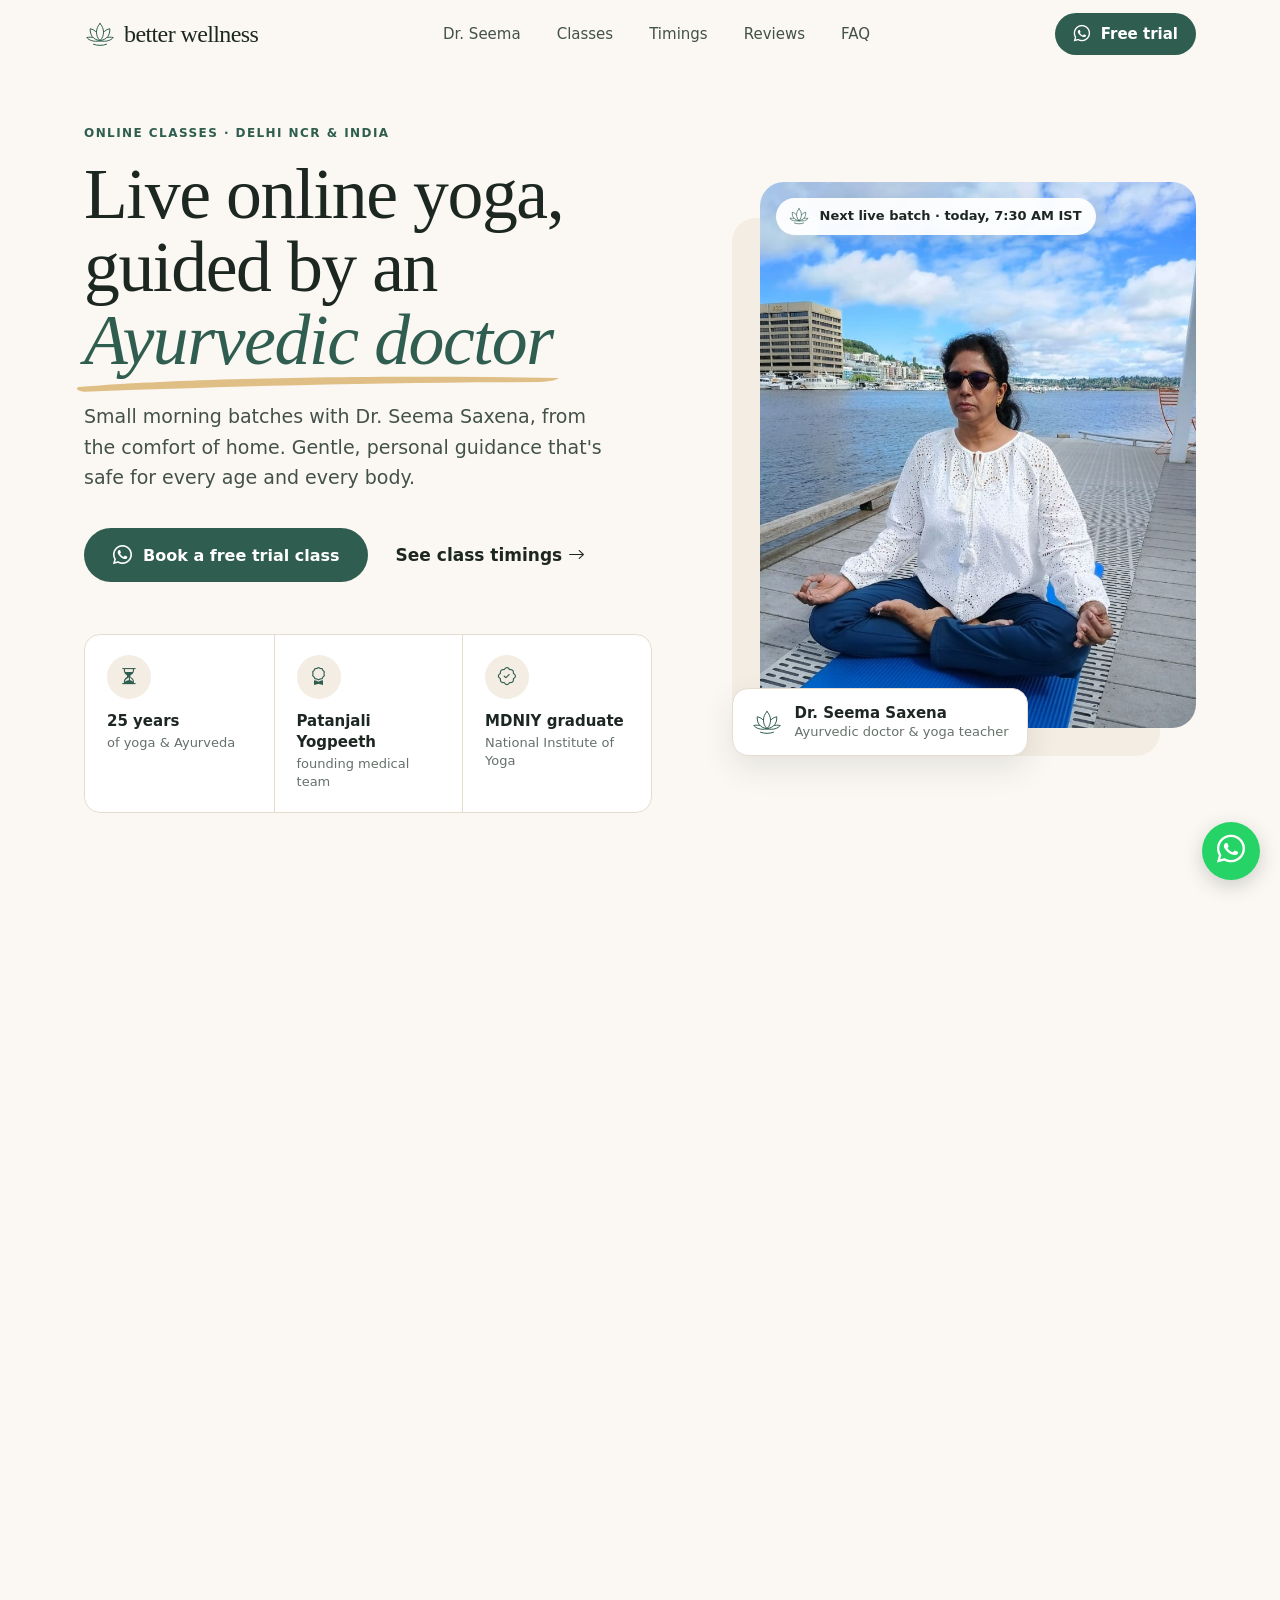
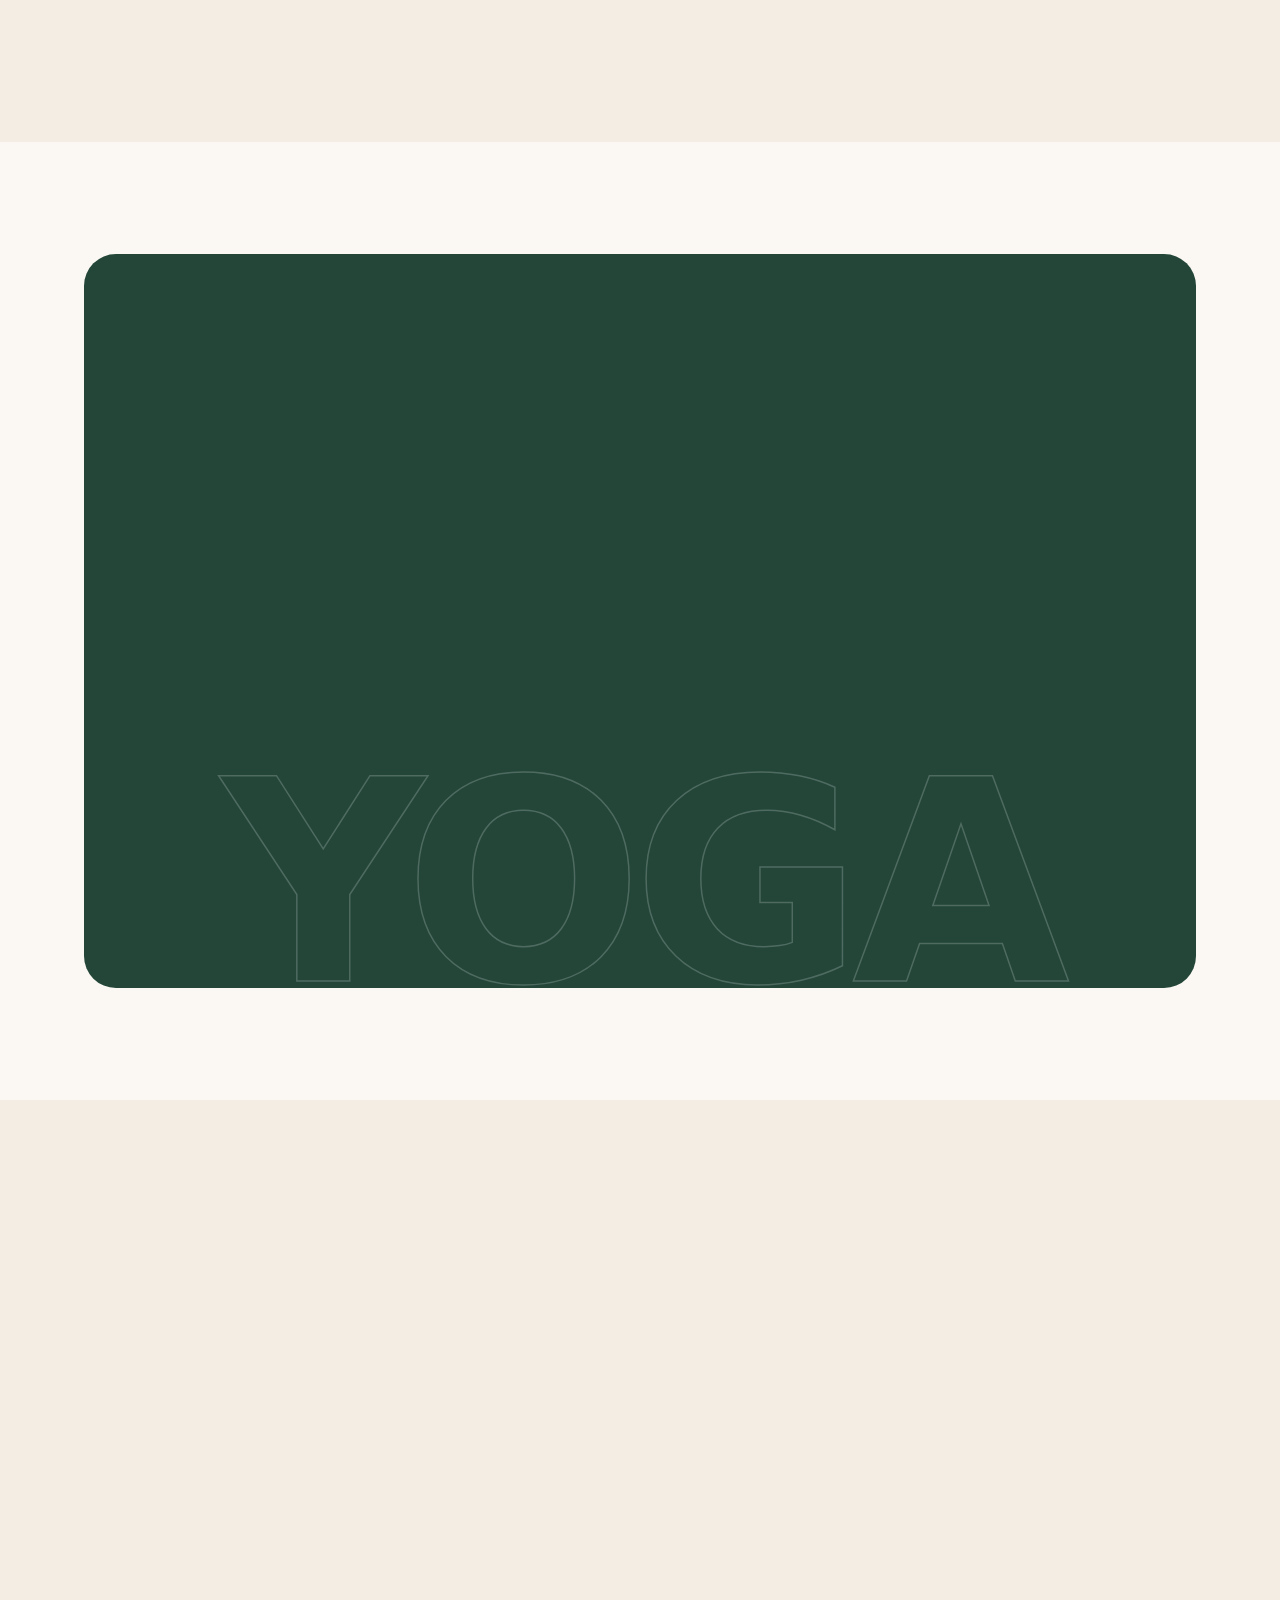
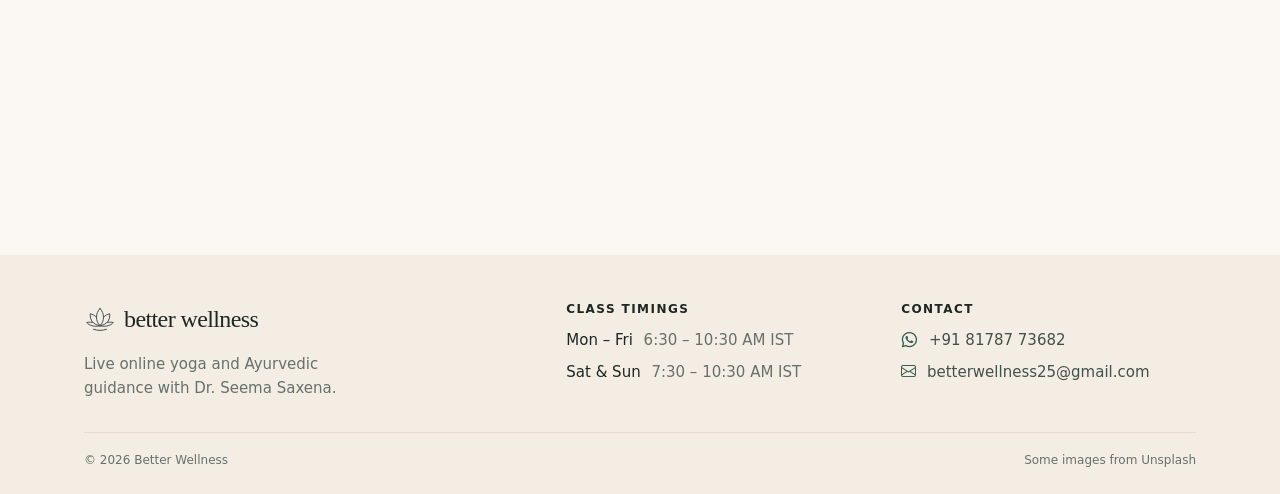
==== commit b02c4ea3: "Indian lineage strip and a page-wide consistency pass - Replace the Persian Bahr al-Hayat page with " ====
--- a/index.html
+++ b/index.html
@@ -213,7 +213,7 @@
                             <img src="images/site/seema-hero.jpg" width="768" height="1024" alt="Dr. Seema Saxena sitting in lotus pose, meditating on a lakeside dock" fetchpriority="high">
                             <a class="live-chip" href="#timings">
                                 <svg class="lotus lotus-breathe" viewBox="0 0 64 64" aria-hidden="true"><path class="p-ll" d="M30.5 46 C 20 48, 10 45, 5.5 39 C 15 37, 25 39.5, 30.5 46 Z"/><path class="p-lr" d="M33.5 46 C 44 48, 54 45, 58.5 39 C 49 37, 39 39.5, 33.5 46 Z"/><path class="p-l" d="M31.5 45 C 18.5 44, 11.5 34, 12.5 21.5 C 22.5 23.5, 30 31.5, 31.5 45 Z"/><path class="p-r" d="M32.5 45 C 45.5 44, 52.5 34, 51.5 21.5 C 41.5 23.5, 34 31.5, 32.5 45 Z"/><path class="p-c" d="M32 11 C 41.5 20.5, 41.5 36.5, 32 45 C 22.5 36.5, 22.5 20.5, 32 11 Z"/><path class="p-base" d="M19 52.5 C 27 55.5, 37 55.5, 45 52.5"/></svg>
-                                <span data-next-batch>Live every morning · 6:30–10:30 AM IST</span>
+                                <span data-next-batch>Live every morning · 6:30 – 10:30 AM IST</span>
                             </a>
                         </div>
                         <figcaption class="hero-badge">
@@ -227,7 +227,8 @@
 
             <!-- TEACHER -->
             <section class="section teacher" id="about" aria-labelledby="about-title">
-                <div class="container teacher-grid">
+                <div class="container">
+                <div class="teacher-grid">
 
                     <div class="teacher-collage" data-reveal>
                         <figure class="collage-main">
@@ -244,7 +245,7 @@
                         </figure>
                         <div class="collage-seal" aria-hidden="true">
                             <strong data-count="25">25</strong>
-                            <span>years of practice</span>
+                            <span>years</span>
                         </div>
                     </div>
 
@@ -272,41 +273,23 @@
                     </div>
 
                 </div>
-            </section>
-
-            <!-- HERITAGE -->
-            <section class="heritage-section" aria-labelledby="heritage-title">
-                <div class="container">
-                    <div class="heritage" data-reveal>
-                        <svg class="heritage-grid" viewBox="0 0 64 64" aria-hidden="true">
-                            <circle cx="32" cy="34" r="30"/>
-                            <circle cx="32" cy="34" r="21"/>
-                            <circle cx="32" cy="45" r="13"/>
-                            <line x1="32" y1="2" x2="32" y2="64"/>
-                            <line x1="0" y1="45" x2="64" y2="45"/>
-                            <line x1="9" y1="11" x2="55" y2="57"/>
-                            <line x1="55" y1="11" x2="9" y2="57"/>
-                            <path d="M30.5 46 C 20 48, 10 45, 5.5 39 C 15 37, 25 39.5, 30.5 46 Z"/>
-                            <path d="M33.5 46 C 44 48, 54 45, 58.5 39 C 49 37, 39 39.5, 33.5 46 Z"/>
-                            <path d="M31.5 45 C 18.5 44, 11.5 34, 12.5 21.5 C 22.5 23.5, 30 31.5, 31.5 45 Z"/>
-                            <path d="M32.5 45 C 45.5 44, 52.5 34, 51.5 21.5 C 41.5 23.5, 34 31.5, 32.5 45 Z"/>
-                            <path d="M32 11 C 41.5 20.5, 41.5 36.5, 32 45 C 22.5 36.5, 22.5 20.5, 32 11 Z"/>
-                        </svg>
-
-                        <figure class="heritage-art">
-                            <img src="images/site/heritage-yogi.jpg" width="640" height="1293" loading="lazy" alt="A 17th-century miniature painting of a yogi seated in virasana beneath a tree, with Persian text above">
-                            <figcaption>A yogi in virasana, from the <i>Bahr al-Hayat</i>, c. 1602. Chester Beatty Library, Dublin.</figcaption>
-                        </figure>
-
-                        <div class="heritage-copy">
-                            <p class="eyebrow">Rooted in tradition</p>
-                            <p class="heritage-sanskrit" lang="sa">योगः कर्मसु कौशलम्</p>
-                            <h2 id="heritage-title"><em>Yoga is skill in action.</em></h2>
-                            <p class="heritage-source">Bhagavad Gita 2.50</p>
-                            <p>The practice Dr. Seema teaches is centuries old: a discipline of body, breath and mind, passed from teacher to student. Her classes keep that spirit, with the care of a doctor.</p>
-                        </div>
-                    </div>
-                </div>
+
+                <aside class="lineage" aria-labelledby="lineage-title" data-reveal>
+                    <figure class="lineage-art">
+                        <img src="images/site/heritage-padmasana.jpg" width="420" height="778" loading="lazy" alt="An 1830 Indian painting of a yogi in padmasana on a tiger skin beside a lotus pond, titled in Devanagari">
+                    </figure>
+                    <div class="lineage-quote">
+                        <p class="lineage-sanskrit" lang="sa">योगः कर्मसु कौशलम्</p>
+                        <p id="lineage-title" class="lineage-english"><em>Yoga is skill in action.</em></p>
+                        <p class="label">Bhagavad Gita 2.50</p>
+                    </div>
+                    <div class="lineage-copy">
+                        <p class="eyebrow">Rooted in tradition</p>
+                        <p>Yoga has passed from teacher to student in India for centuries. Dr. Seema's classes carry that lineage forward, with a doctor's care.</p>
+                        <p class="lineage-caption">Painting: padmasana, from the <i>Joga Pradipika</i>, India, 1830.</p>
+                    </div>
+                </aside>
+            </div>
             </section>
 
             <!-- CLASSES -->
--- a/css/site.css
+++ b/css/site.css
@@ -24,10 +24,28 @@
   --serif: 'Newsreader', 'Tiro Devanagari Hindi', Georgia, serif;
   --sans: 'Plus Jakarta Sans', 'Mukta', system-ui, -apple-system, 'Segoe UI', sans-serif;
 
+  /* Type scale: two display sizes, two serif reading sizes, five sans sizes */
+  --fs-display: clamp(44px, 5.6vw, 72px);
+  --fs-h2: clamp(34px, 4vw, 52px);
+  --fs-quote: 24px;
+  --fs-serif-sm: 20px;
+  --fs-h3: 18px;
+  --fs-lead: 19px;
+  --fs-body: 17px;
+  --fs-small: 15px;
+  --fs-caption: 13px;
+  --fs-label: 12px;
+
+  /* Shape and rhythm */
   --container: 1160px;
   --header-h: 68px;
-  --radius-lg: 28px;
-  --radius-md: 18px;
+  --radius-xl: 32px;
+  --radius-lg: 24px;
+  --radius-md: 16px;
+  --icon: 44px;
+  --section-y: 112px;
+  --shadow-sm: 0 6px 18px rgba(29, 39, 34, 0.08);
+  --shadow-md: 0 12px 32px rgba(29, 39, 34, 0.1);
 }
 
 /* ---------- Base ---------- */
@@ -54,7 +72,7 @@
   background: var(--bg);
   color: var(--ink-2);
   font-family: var(--sans);
-  font-size: 17px;
+  font-size: var(--fs-body);
   line-height: 1.6;
   -webkit-font-smoothing: antialiased;
 }
@@ -81,17 +99,17 @@
 }
 
 h1 {
-  font-size: clamp(44px, 5.6vw, 72px);
+  font-size: var(--fs-display);
   line-height: 1.02;
 }
 
 h2 {
-  font-size: clamp(34px, 4vw, 52px);
+  font-size: var(--fs-h2);
   line-height: 1.06;
 }
 
 h3 {
-  font-size: 18px;
+  font-size: var(--fs-h3);
   font-weight: 600;
   line-height: 1.35;
 }
@@ -139,13 +157,20 @@
   padding: 0 24px;
 }
 
+/* The one uppercase label style, used for eyebrows, titles, topics and sources */
+.eyebrow,
+.label {
+  color: var(--muted);
+  font-size: var(--fs-label);
+  font-weight: 700;
+  letter-spacing: 0.12em;
+  line-height: 1.4;
+  text-transform: uppercase;
+}
+
 .eyebrow {
   margin: 0 0 16px;
   color: var(--brand);
-  font-size: 13px;
-  font-weight: 700;
-  letter-spacing: 0.12em;
-  text-transform: uppercase;
 }
 
 .muted {
@@ -211,7 +236,7 @@
 .btn-small {
   min-height: 42px;
   padding: 0 18px;
-  font-size: 15px;
+  font-size: var(--fs-small);
 }
 
 .btn-small i {
@@ -318,7 +343,7 @@
 
 .site-nav a {
   color: var(--ink-2);
-  font-size: 15px;
+  font-size: var(--fs-small);
   font-weight: 500;
   text-decoration: none;
 }
@@ -330,7 +355,7 @@
 /* ---------- Hero ---------- */
 
 .hero {
-  padding: 56px 0 104px;
+  padding: 56px 0 var(--section-y);
 }
 
 .hero-grid {
@@ -344,7 +369,7 @@
   max-width: 520px;
   margin: 24px 0 36px;
   color: var(--ink-2);
-  font-size: 19px;
+  font-size: var(--fs-lead);
 }
 
 .hero-actions {
@@ -361,7 +386,7 @@
   padding: 0;
   background: var(--surface);
   border: 1px solid var(--line);
-  border-radius: 20px;
+  border-radius: var(--radius-md);
 }
 
 .trust li {
@@ -378,17 +403,17 @@
 .trust-icon {
   display: grid;
   place-items: center;
-  width: 40px;
-  height: 40px;
+  width: var(--icon);
+  height: var(--icon);
   border-radius: 50%;
   background: var(--sand);
   color: var(--brand);
-  font-size: 17px;
+  font-size: 18px;
 }
 
 .trust li > span:last-child {
   color: var(--muted);
-  font-size: 13px;
+  font-size: var(--fs-caption);
   line-height: 1.4;
 }
 
@@ -396,7 +421,7 @@
   display: block;
   margin-bottom: 2px;
   color: var(--ink);
-  font-size: 15px;
+  font-size: var(--fs-small);
   font-weight: 600;
 }
 
@@ -436,9 +461,9 @@
   padding: 8px 14px 8px 12px;
   background: rgba(255, 255, 255, 0.94);
   border-radius: 999px;
-  box-shadow: 0 6px 18px rgba(29, 39, 34, 0.1);
-  color: var(--ink);
-  font-size: 13px;
+  box-shadow: var(--shadow-sm);
+  color: var(--ink);
+  font-size: var(--fs-caption);
   font-weight: 600;
   text-decoration: none;
   transition: transform 0.2s ease;
@@ -495,8 +520,8 @@
   padding: 14px 18px;
   background: var(--surface);
   border: 1px solid var(--line);
-  border-radius: 18px;
-  box-shadow: 0 12px 32px rgba(29, 39, 34, 0.08);
+  border-radius: var(--radius-md);
+  box-shadow: var(--shadow-md);
 }
 
 .hero-badge .lotus {
@@ -508,21 +533,21 @@
 
 .hero-badge span {
   color: var(--muted);
-  font-size: 13px;
+  font-size: var(--fs-caption);
   line-height: 1.35;
 }
 
 .hero-badge strong {
   display: block;
   color: var(--ink);
-  font-size: 15px;
+  font-size: var(--fs-small);
   font-weight: 600;
 }
 
 /* ---------- Sections ---------- */
 
 .section {
-  padding: 112px 0;
+  padding: var(--section-y) 0;
 }
 
 .section-sand {
@@ -534,94 +559,12 @@
   margin-bottom: 56px;
 }
 
-/* ---------- Heritage ---------- */
-
-.heritage-section {
-  padding: 24px 0 0;
-}
-
-.heritage {
-  position: relative;
-  overflow: hidden;
-  display: grid;
-  grid-template-columns: minmax(220px, 300px) 1fr;
-  gap: 72px;
-  align-items: center;
-  padding: 56px 72px 56px 56px;
-  border-radius: 32px;
-  background: var(--mitti-deep);
-  color: rgba(251, 248, 243, 0.86);
-}
-
-/* The lotus's construction lines, drawn faintly behind the copy */
-.heritage-grid {
-  position: absolute;
-  right: -200px;
-  top: 50%;
-  width: 600px;
-  height: 600px;
-  transform: translateY(-50%);
-  fill: none;
-  stroke: var(--haldi-light);
-  stroke-width: 0.16;
-  opacity: 0.2;
-  pointer-events: none;
-}
-
-.heritage-art {
-  position: relative;
-  margin: 0;
-}
-
-.heritage-art img {
-  width: 100%;
-  border: 6px solid rgba(251, 248, 243, 0.92);
-  border-radius: 6px;
-  box-shadow: 0 18px 40px rgba(0, 0, 0, 0.28);
-}
-
-.heritage-art figcaption {
-  margin-top: 14px;
-  color: rgba(251, 248, 243, 0.62);
-  font-size: 12px;
-  line-height: 1.45;
-}
-
-.heritage-copy {
-  position: relative;
-  max-width: 520px;
-}
-
-.heritage .eyebrow {
-  color: var(--haldi-light);
-}
-
-.heritage-sanskrit {
-  margin: 0 0 6px;
-  color: var(--haldi-light);
-  font-family: 'Tiro Devanagari Hindi', var(--serif);
-  font-size: clamp(34px, 4vw, 52px);
-  line-height: 1.3;
-}
-
-.heritage h2 {
-  color: var(--bg);
-}
-
-.heritage h2 em {
-  color: var(--bg);
-}
-
-.heritage-source {
-  margin: 10px 0 28px;
-  color: rgba(251, 248, 243, 0.6);
-  font-size: 13px;
-  font-weight: 600;
-  letter-spacing: 0.12em;
-  text-transform: uppercase;
-}
-
 /* ---------- Classes ---------- */
+
+/* Follows the teacher section on the same background, so no second gap */
+.classes {
+  padding-top: 0;
+}
 
 .classes-grid {
   display: grid;
@@ -651,7 +594,7 @@
 
 .class-rows li {
   display: grid;
-  grid-template-columns: 52px 1fr auto;
+  grid-template-columns: var(--icon) 1fr auto;
   gap: 20px;
   align-items: center;
   padding: 26px 16px;
@@ -666,12 +609,12 @@
 .row-icon {
   display: grid;
   place-items: center;
-  width: 52px;
-  height: 52px;
+  width: var(--icon);
+  height: var(--icon);
   border-radius: 50%;
   background: var(--sand);
   color: var(--brand);
-  font-size: 21px;
+  font-size: 18px;
   transition: background-color 0.3s ease, color 0.3s ease;
 }
 
@@ -687,7 +630,7 @@
 .class-rows p {
   margin: 0;
   color: var(--muted);
-  font-size: 15px;
+  font-size: var(--fs-small);
 }
 
 .row-tag {
@@ -696,7 +639,7 @@
   border: 1px solid var(--line);
   border-radius: 999px;
   color: var(--ink-2);
-  font-size: 13px;
+  font-size: var(--fs-caption);
   font-weight: 600;
   white-space: nowrap;
 }
@@ -704,7 +647,7 @@
 /* ---------- Teacher ---------- */
 
 .teacher {
-  padding-top: 40px;
+  padding-top: 0;
 }
 
 .teacher-grid {
@@ -723,7 +666,7 @@
   position: absolute;
   margin: 0;
   overflow: hidden;
-  border-radius: 24px;
+  border-radius: var(--radius-lg);
   background: var(--sand);
 }
 
@@ -773,7 +716,7 @@
   background: rgba(255, 255, 255, 0.92);
   border-radius: 999px;
   color: var(--ink);
-  font-size: 12px;
+  font-size: var(--fs-label);
   font-weight: 600;
 }
 
@@ -808,11 +751,11 @@
 }
 
 .collage-seal span {
-  max-width: 76px;
+  max-width: none;
   margin-top: 4px;
-  font-size: 10px;
+  font-size: var(--fs-label);
   font-weight: 700;
-  letter-spacing: 0.1em;
+  letter-spacing: 0.12em;
   line-height: 1.3;
   text-transform: uppercase;
 }
@@ -824,7 +767,7 @@
 .teacher-name {
   margin-bottom: 28px;
   color: var(--muted);
-  font-size: 15px;
+  font-size: var(--fs-small);
 }
 
 .teacher-name strong {
@@ -836,7 +779,7 @@
   margin-bottom: 16px;
   color: var(--ink);
   font-family: var(--serif);
-  font-size: 26px;
+  font-size: var(--fs-quote);
   font-style: italic;
   line-height: 1.35;
   letter-spacing: -0.01em;
@@ -890,13 +833,83 @@
 .journey strong {
   display: block;
   color: var(--ink);
-  font-size: 16px;
+  font-size: var(--fs-small);
   font-weight: 600;
 }
 
 .journey span {
   color: var(--muted);
-  font-size: 15px;
+  font-size: var(--fs-small);
+}
+
+/* Lineage strip: closes the teacher section */
+.lineage {
+  display: grid;
+  grid-template-columns: 112px auto 1fr;
+  gap: 48px;
+  align-items: center;
+  margin-top: 88px;
+  padding: 28px 40px 28px 28px;
+  background: var(--sand);
+  border-radius: var(--radius-lg);
+}
+
+.lineage-art {
+  margin: 0;
+}
+
+.lineage-art img {
+  width: 100%;
+  border: 4px solid var(--surface);
+  border-radius: 8px;
+  box-shadow: var(--shadow-sm);
+}
+
+.lineage-sanskrit {
+  margin: 0;
+  color: var(--mitti);
+  font-family: 'Tiro Devanagari Hindi', var(--serif);
+  font-size: 34px;
+  line-height: 1.3;
+  white-space: nowrap;
+}
+
+.lineage-english {
+  margin: 2px 0 10px;
+  color: var(--ink);
+  font-family: var(--serif);
+  font-size: var(--fs-quote);
+  line-height: 1.3;
+}
+
+.lineage-english em {
+  font-style: italic;
+}
+
+.lineage-quote .label {
+  margin: 0;
+}
+
+.lineage-copy {
+  padding-left: 48px;
+  border-left: 1px solid var(--line);
+}
+
+.lineage-copy .eyebrow {
+  color: var(--mitti);
+  margin-bottom: 8px;
+}
+
+.lineage-copy p:not(.eyebrow) {
+  margin: 0;
+  color: var(--ink-2);
+  font-size: var(--fs-small);
+}
+
+.lineage-copy .lineage-caption {
+  margin-top: 10px;
+  color: var(--muted);
+  font-size: var(--fs-label);
 }
 
 /* ---------- Benefits ---------- */
@@ -930,7 +943,7 @@
 .benefits-col p {
   margin: 6px 0 0;
   color: var(--muted);
-  font-size: 15px;
+  font-size: var(--fs-small);
 }
 
 .benefits-figure {
@@ -988,14 +1001,14 @@
 /* ---------- Timetable ---------- */
 
 .timetable-section {
-  padding: 104px 0;
+  padding: var(--section-y) 0;
 }
 
 .timetable {
   position: relative;
   overflow: hidden;
   padding: 88px 64px 0;
-  border-radius: 32px;
+  border-radius: var(--radius-xl);
   background: var(--brand-dark);
   color: var(--surface);
 }
@@ -1014,7 +1027,7 @@
 }
 
 .timetable .eyebrow {
-  color: #BFD6C8;
+  color: var(--haldi-light);
 }
 
 .timetable h2 {
@@ -1039,18 +1052,18 @@
   gap: 16px;
   padding: 18px 22px;
   border: 1px solid rgba(255, 255, 255, 0.14);
-  border-radius: 16px;
+  border-radius: var(--radius-md);
   background: rgba(255, 255, 255, 0.05);
 }
 
 .batch-time {
   font-family: var(--serif);
-  font-size: 22px;
+  font-size: var(--fs-serif-sm);
 }
 
 .batch-days {
   color: rgba(255, 255, 255, 0.7);
-  font-size: 15px;
+  font-size: var(--fs-small);
 }
 
 .timetable-word {
@@ -1083,7 +1096,7 @@
   padding: 32px;
   background: var(--surface);
   border: 1px solid var(--line);
-  border-radius: 24px;
+  border-radius: var(--radius-lg);
 }
 
 .review-topic {
@@ -1092,9 +1105,9 @@
   background: var(--sand);
   border-radius: 999px;
   color: var(--brand);
-  font-size: 12px;
+  font-size: var(--fs-label);
   font-weight: 700;
-  letter-spacing: 0.08em;
+  letter-spacing: 0.12em;
   text-transform: uppercase;
 }
 
@@ -1103,7 +1116,7 @@
   margin: 0;
   color: var(--ink);
   font-family: var(--serif);
-  font-size: 19px;
+  font-size: var(--fs-serif-sm);
   line-height: 1.55;
 }
 
@@ -1134,7 +1147,7 @@
 
 .review-featured blockquote {
   color: var(--surface);
-  font-size: 25px;
+  font-size: var(--fs-quote);
   line-height: 1.5;
 }
 
@@ -1159,14 +1172,14 @@
 
 .review figcaption span {
   color: var(--muted);
-  font-size: 14px;
+  font-size: var(--fs-caption);
   line-height: 1.35;
 }
 
 .review figcaption strong {
   display: block;
   color: var(--ink);
-  font-size: 15px;
+  font-size: var(--fs-small);
   font-weight: 600;
 }
 
@@ -1210,7 +1223,7 @@
   gap: 24px;
   padding: 22px 0;
   color: var(--ink);
-  font-size: 18px;
+  font-size: var(--fs-h3);
   font-weight: 600;
   line-height: 1.4;
   list-style: none;
@@ -1243,13 +1256,13 @@
   margin: -6px 0 0;
   padding-bottom: 24px;
   color: var(--muted);
-  font-size: 16px;
+  font-size: var(--fs-small);
 }
 
 /* ---------- Closing CTA ---------- */
 
 .cta {
-  padding: 24px 0 88px;
+  padding: 0 0 var(--section-y);
 }
 
 .cta-card {
@@ -1259,7 +1272,7 @@
   display: flex;
   justify-content: center;
   padding: 112px 32px;
-  border-radius: 32px;
+  border-radius: var(--radius-xl);
   background: var(--sand);
   text-align: center;
 }
@@ -1291,7 +1304,7 @@
 .cta p {
   margin: 16px 0 32px;
   color: var(--ink-2);
-  font-size: 18px;
+  font-size: var(--fs-body);
 }
 
 /* ---------- Footer ---------- */
@@ -1299,7 +1312,7 @@
 .site-footer {
   padding: 48px 0 24px;
   background: var(--sand);
-  font-size: 15px;
+  font-size: var(--fs-small);
 }
 
 .footer-top {
@@ -1331,9 +1344,9 @@
   margin-bottom: 4px;
   color: var(--ink);
   font-family: var(--sans);
-  font-size: 12px;
+  font-size: var(--fs-label);
   font-weight: 700;
-  letter-spacing: 0.14em;
+  letter-spacing: 0.12em;
   text-transform: uppercase;
 }
 
@@ -1371,7 +1384,7 @@
   padding-top: 18px;
   border-top: 1px solid var(--line);
   color: var(--muted);
-  font-size: 12px;
+  font-size: var(--fs-label);
 }
 
 .footer-base p {
@@ -1539,22 +1552,31 @@
     display: none;
   }
 
-  .heritage {
-    grid-template-columns: 1fr;
-    gap: 36px;
-    padding: 40px 28px;
-  }
-
-  .heritage-art {
-    max-width: 260px;
-  }
-
-  .heritage-grid {
-    right: -160px;
-    top: auto;
-    bottom: -120px;
-    transform: none;
-  }
+  .lineage {
+    grid-template-columns: 88px 1fr;
+    gap: 20px 24px;
+    margin-top: 56px;
+    padding: 22px;
+  }
+
+  .lineage-copy {
+    grid-column: 1 / -1;
+    padding: 18px 0 0;
+    border-left: 0;
+    border-top: 1px solid var(--line);
+  }
+
+  .lineage-sanskrit {
+    font-size: 26px;
+    white-space: normal;
+  }
+
+  .lineage-english {
+    font-size: var(--fs-serif-sm);
+  }
+
+
+
 
   .hero {
     padding: 32px 0 72px;
@@ -1603,22 +1625,14 @@
     gap: 28px;
   }
 
-  .section {
-    padding-top: 80px;
-    padding-bottom: 80px;
-  }
-
-  .timetable-section {
-    padding: 0 0 80px;
+  :root {
+    --section-y: 80px;
   }
 
   .timetable {
     padding: 56px 32px 0;
   }
 
-  .teacher {
-    padding-top: 8px;
-  }
 
   .section-head {
     margin-bottom: 40px;
@@ -1642,16 +1656,13 @@
     padding: 0 16px;
   }
 
-  body {
-    font-size: 16px;
-  }
-
-  .brand {
-    font-size: 20px;
-  }
-
-  .hero .lede {
-    font-size: 17px;
+  :root {
+    --fs-body: 16px;
+    --fs-lead: 17px;
+  }
+
+  .wordmark {
+    font-size: 21px;
   }
 
   .hero-actions .btn {
@@ -1695,28 +1706,23 @@
   }
 
   .collage-seal span {
-    font-size: 8px;
+
   }
 
   .teacher-collage figcaption {
-    font-size: 11px;
+
   }
 
   .teacher-lead {
-    font-size: 22px;
+    font-size: var(--fs-serif-sm);
   }
 
   .class-rows li {
-    grid-template-columns: 44px 1fr;
+    grid-template-columns: var(--icon) 1fr;
     gap: 6px 16px;
     padding: 20px 4px;
   }
 
-  .row-icon {
-    width: 44px;
-    height: 44px;
-    font-size: 18px;
-  }
 
   .row-tag {
     grid-column: 2;
@@ -1730,11 +1736,11 @@
   }
 
   .batch-time {
-    font-size: 20px;
+    font-size: var(--fs-serif-sm);
   }
 
   .batch-days {
-    font-size: 14px;
+
   }
 
   .review,
@@ -1743,17 +1749,17 @@
   }
 
   .review-featured blockquote {
-    font-size: 21px;
+    font-size: var(--fs-serif-sm);
   }
 
   .cta-card {
     padding: 72px 20px;
-    border-radius: 24px;
+    border-radius: var(--radius-lg);
   }
 
   .timetable {
     padding: 44px 18px 0;
-    border-radius: 24px;
+    border-radius: var(--radius-lg);
   }
 
   .footer-top {
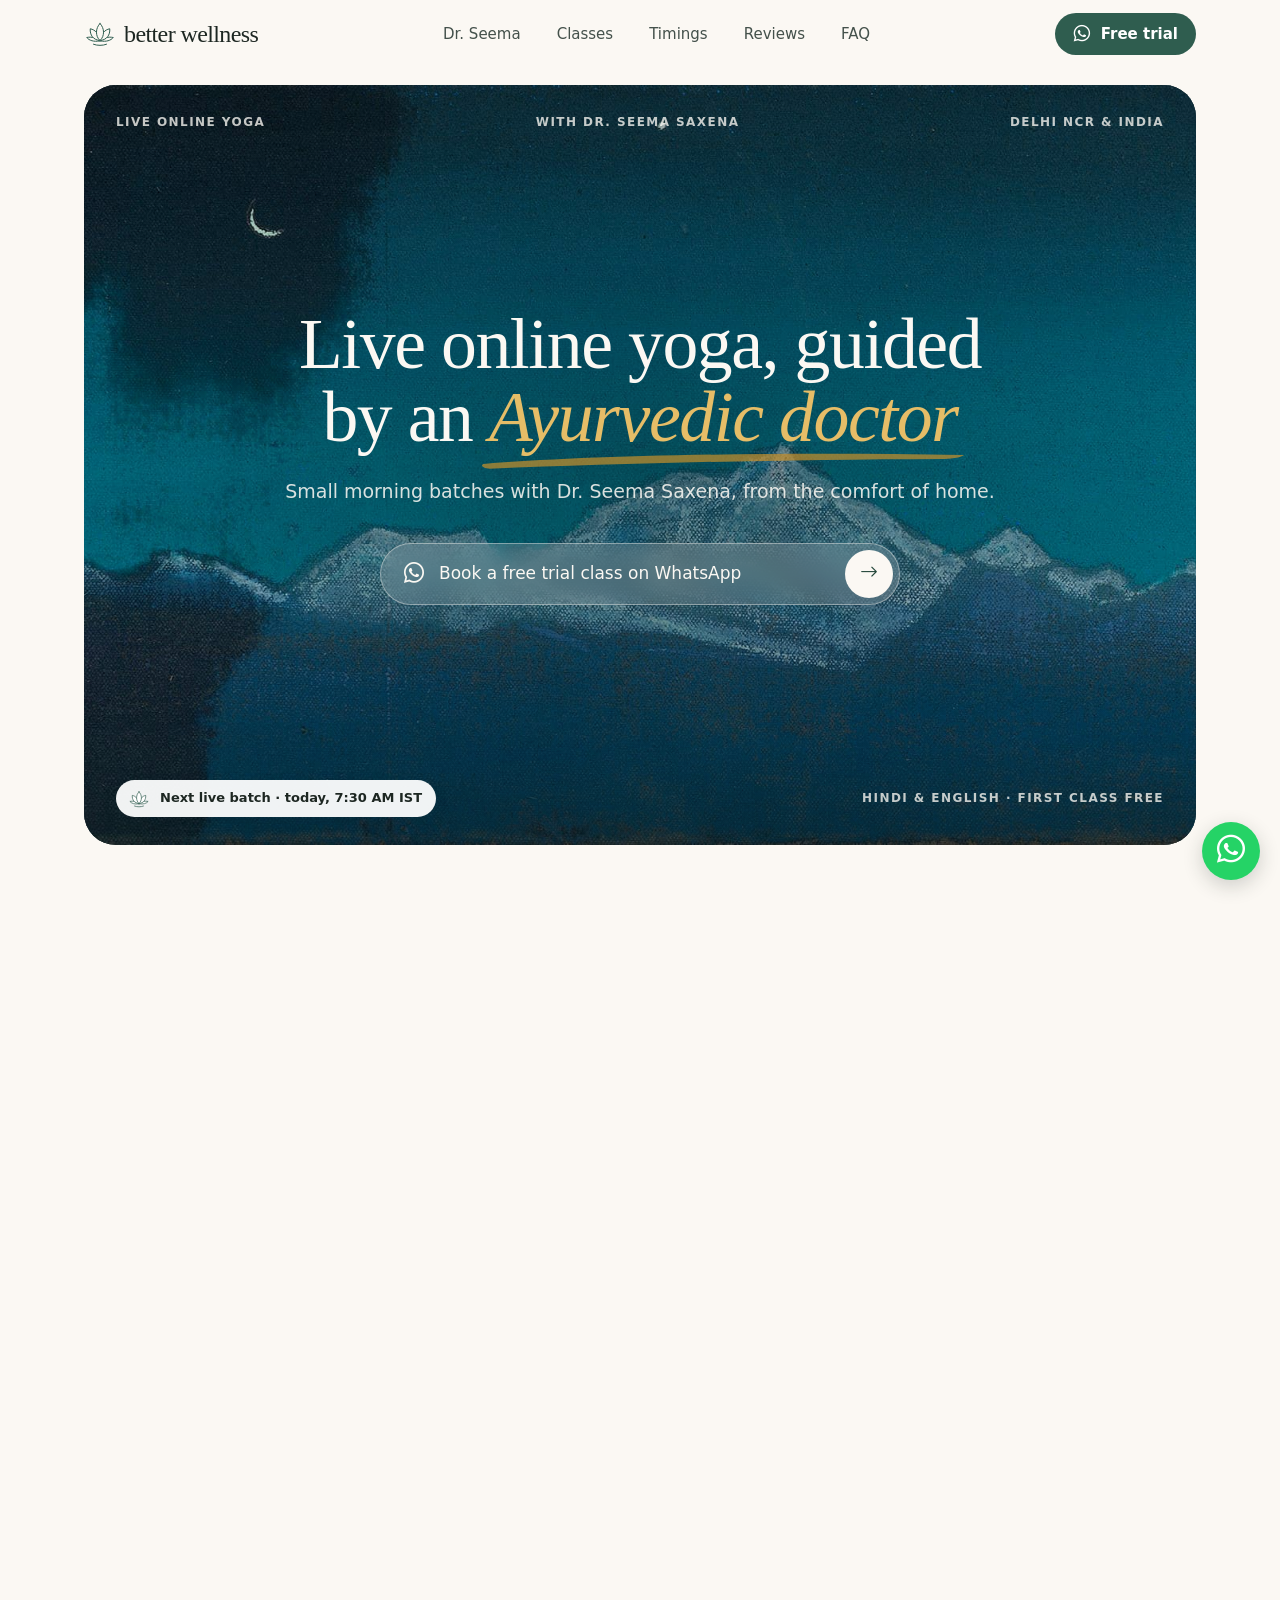
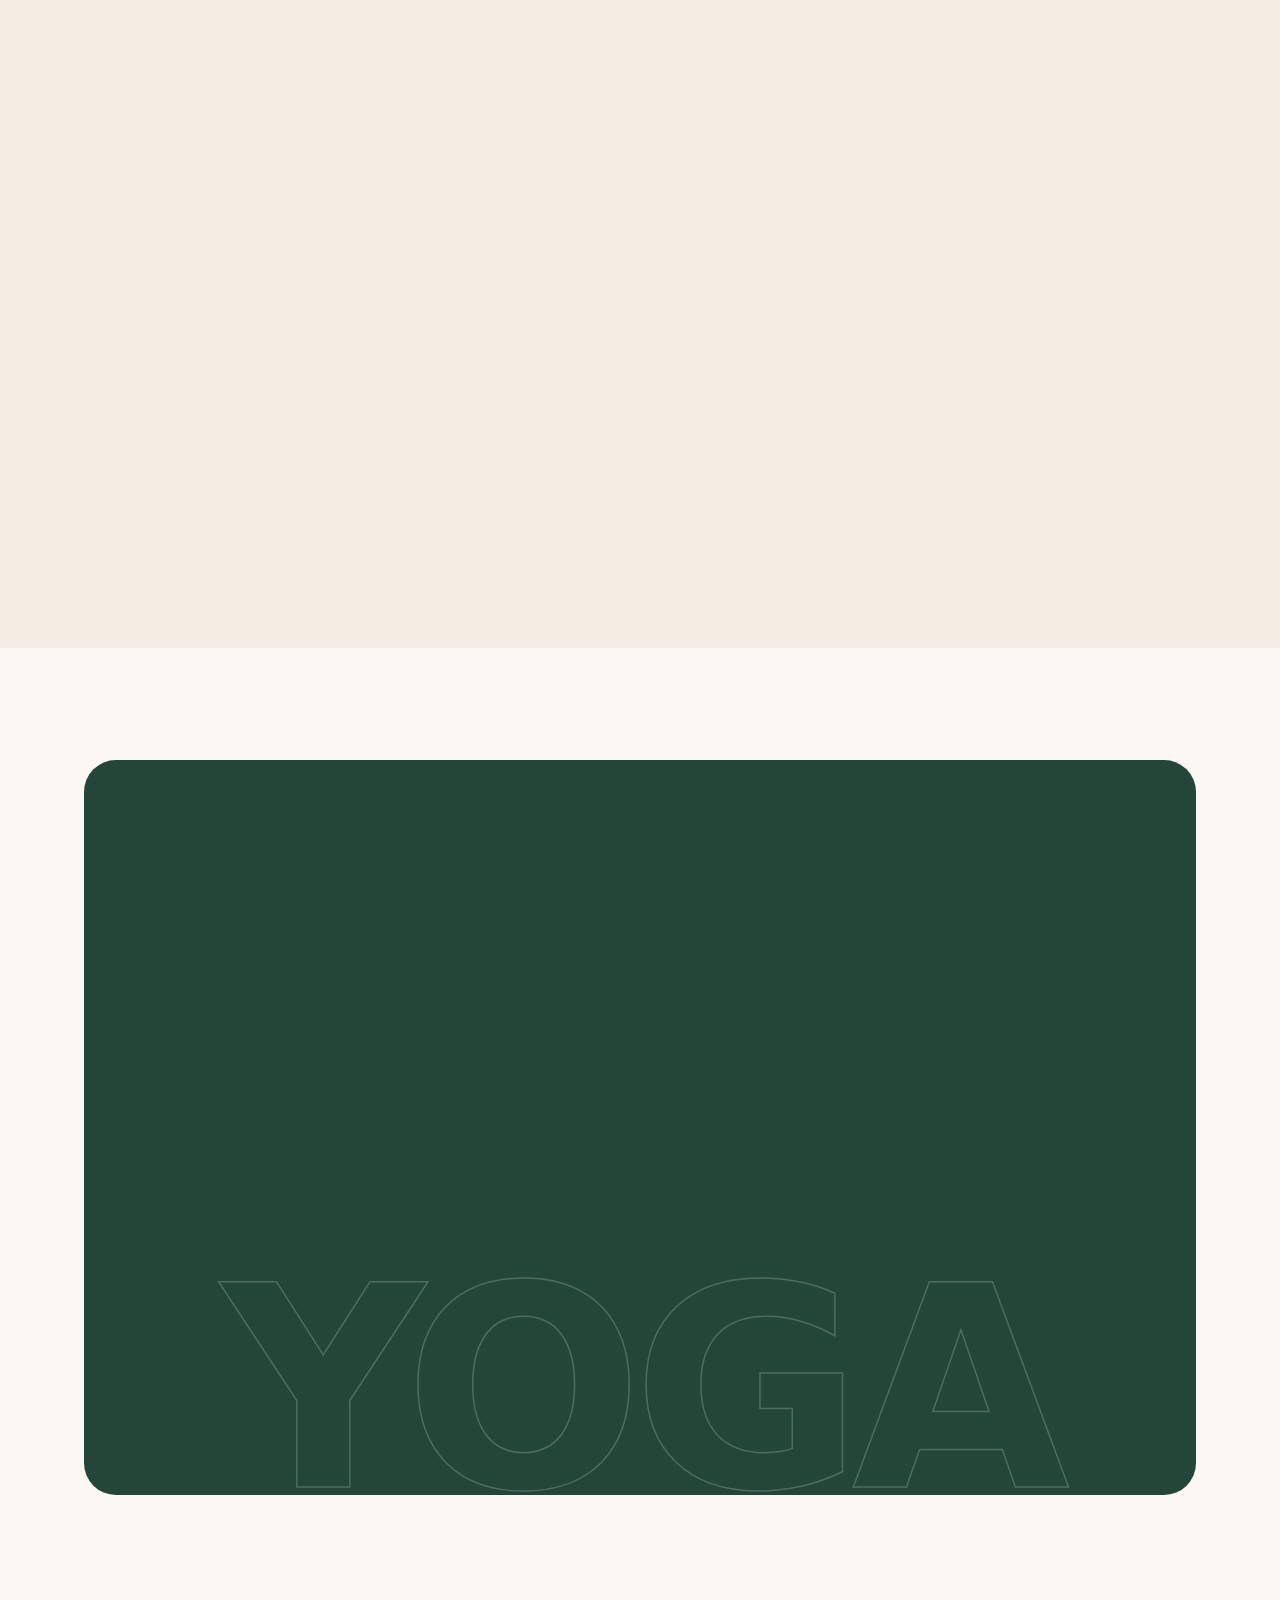
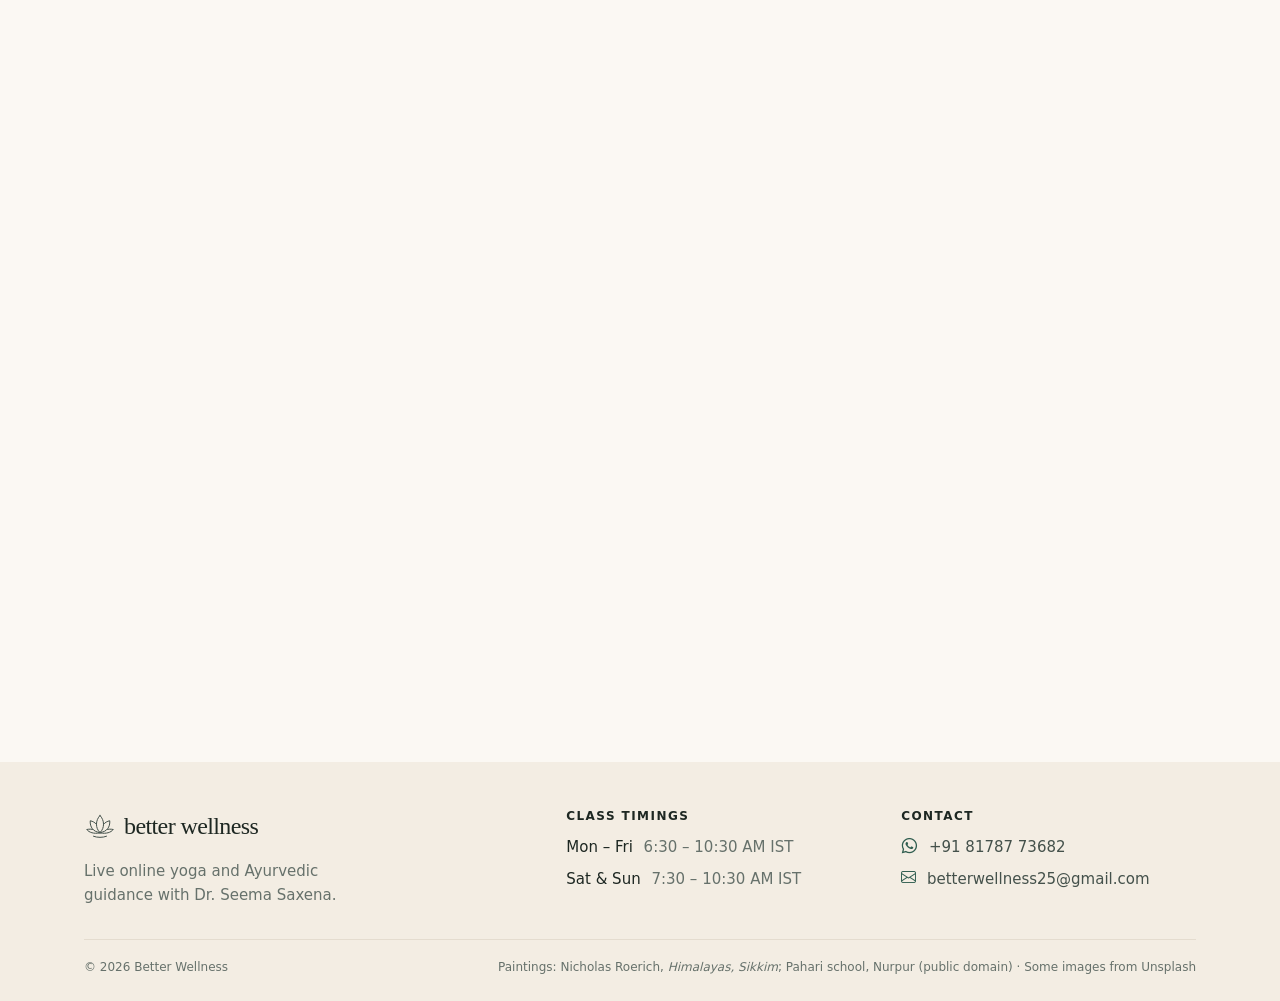
==== commit 96508f06: "Painterly hero, Dr. Seema leads her section, heritage card returns - Hero: Nicholas Roerich's "Himal" ====
--- a/index.html
+++ b/index.html
@@ -143,7 +143,7 @@
         <link rel="preconnect" href="https://fonts.googleapis.com">
         <link rel="preconnect" href="https://fonts.gstatic.com" crossorigin>
         <link href="https://fonts.googleapis.com/css2?family=Newsreader:ital,opsz,wght@0,6..72,400;0,6..72,500;1,6..72,400&family=Plus+Jakarta+Sans:wght@400;500;600;700&family=Tiro+Devanagari+Hindi&family=Mukta:wght@500;600&display=swap" rel="stylesheet">
-        <link rel="preload" as="image" href="images/site/seema-hero.jpg">
+        <link rel="preload" as="image" href="images/site/hero-himalayas.jpg">
         <script src="js/site.js"></script>
         <link href="css/bootstrap-icons.css" rel="stylesheet">
         <link href="css/site.css" rel="stylesheet">
@@ -178,50 +178,34 @@
 
             <!-- HERO -->
             <section class="hero" id="top">
-                <div class="container hero-grid">
-
-                    <div class="hero-copy">
-                        <p class="eyebrow">Online classes · Delhi NCR &amp; India</p>
-                        <h1>Live online yoga, guided by an <em class="underlined">Ayurvedic doctor<svg viewBox="0 0 300 20" preserveAspectRatio="none" aria-hidden="true"><path d="M2 14 C 60 7, 170 3, 298 6 C 296 8, 292 9, 286 9.5 C 180 10, 90 13.5, 6 18 C 2 18, 0 15.5, 2 14 Z"/></svg></em></h1>
-                        <p class="lede">Small morning batches with Dr. Seema Saxena, from the comfort of home. Gentle, personal guidance that's safe for every age and every body.</p>
-
-                        <div class="hero-actions">
-                            <a class="btn" href="https://wa.me/918178773682?text=Hi%20Dr.%20Seema%2C%20I%27d%20like%20to%20book%20a%20free%20trial%20yoga%20class." target="_blank" rel="noopener">
-                                <i class="bi-whatsapp" aria-hidden="true"></i> Book a free trial class
+                <div class="container">
+                    <div class="hero-card">
+                        <img class="hero-bg" src="images/site/hero-himalayas.jpg" width="1920" height="954" alt="" fetchpriority="high">
+
+                        <div class="hero-corners" aria-hidden="true">
+                            <span>Live online yoga</span>
+                            <span>With Dr. Seema Saxena</span>
+                            <span>Delhi NCR &amp; India</span>
+                        </div>
+
+                        <div class="hero-copy">
+                            <h1>Live online yoga, guided by an <em class="underlined">Ayurvedic doctor<svg viewBox="0 0 300 20" preserveAspectRatio="none" aria-hidden="true"><path d="M2 14 C 60 7, 170 3, 298 6 C 296 8, 292 9, 286 9.5 C 180 10, 90 13.5, 6 18 C 2 18, 0 15.5, 2 14 Z"/></svg></em></h1>
+                            <p class="lede">Small morning batches with Dr. Seema Saxena, from the comfort of home.</p>
+                            <a class="hero-cta" href="https://wa.me/918178773682?text=Hi%20Dr.%20Seema%2C%20I%27d%20like%20to%20book%20a%20free%20trial%20yoga%20class." target="_blank" rel="noopener">
+                                <i class="bi-whatsapp" aria-hidden="true"></i>
+                                <span>Book a free trial class on WhatsApp</span>
+                                <span class="hero-cta-arrow" aria-hidden="true"><i class="bi-arrow-right"></i></span>
                             </a>
-                            <a class="text-link" href="#timings">See class timings <i class="bi-arrow-right" aria-hidden="true"></i></a>
-                        </div>
-
-                        <ul class="trust" aria-label="Credentials">
-                            <li>
-                                <span class="trust-icon"><i class="bi-hourglass-split" aria-hidden="true"></i></span>
-                                <span><strong>25 years</strong>of yoga &amp; Ayurveda</span>
-                            </li>
-                            <li>
-                                <span class="trust-icon"><i class="bi-award" aria-hidden="true"></i></span>
-                                <span><strong>Patanjali Yogpeeth</strong>founding medical team</span>
-                            </li>
-                            <li>
-                                <span class="trust-icon"><i class="bi-patch-check" aria-hidden="true"></i></span>
-                                <span><strong>MDNIY graduate</strong>National Institute of Yoga</span>
-                            </li>
-                        </ul>
-                    </div>
-
-                    <figure class="hero-photo">
-                        <div class="hero-photo-frame">
-                            <img src="images/site/seema-hero.jpg" width="768" height="1024" alt="Dr. Seema Saxena sitting in lotus pose, meditating on a lakeside dock" fetchpriority="high">
+                        </div>
+
+                        <div class="hero-bottom">
                             <a class="live-chip" href="#timings">
                                 <svg class="lotus lotus-breathe" viewBox="0 0 64 64" aria-hidden="true"><path class="p-ll" d="M30.5 46 C 20 48, 10 45, 5.5 39 C 15 37, 25 39.5, 30.5 46 Z"/><path class="p-lr" d="M33.5 46 C 44 48, 54 45, 58.5 39 C 49 37, 39 39.5, 33.5 46 Z"/><path class="p-l" d="M31.5 45 C 18.5 44, 11.5 34, 12.5 21.5 C 22.5 23.5, 30 31.5, 31.5 45 Z"/><path class="p-r" d="M32.5 45 C 45.5 44, 52.5 34, 51.5 21.5 C 41.5 23.5, 34 31.5, 32.5 45 Z"/><path class="p-c" d="M32 11 C 41.5 20.5, 41.5 36.5, 32 45 C 22.5 36.5, 22.5 20.5, 32 11 Z"/><path class="p-base" d="M19 52.5 C 27 55.5, 37 55.5, 45 52.5"/></svg>
                                 <span data-next-batch>Live every morning · 6:30 – 10:30 AM IST</span>
                             </a>
-                        </div>
-                        <figcaption class="hero-badge">
-                            <svg class="lotus" viewBox="0 0 64 64" aria-hidden="true"><path class="p-ll" d="M30.5 46 C 20 48, 10 45, 5.5 39 C 15 37, 25 39.5, 30.5 46 Z"/><path class="p-lr" d="M33.5 46 C 44 48, 54 45, 58.5 39 C 49 37, 39 39.5, 33.5 46 Z"/><path class="p-l" d="M31.5 45 C 18.5 44, 11.5 34, 12.5 21.5 C 22.5 23.5, 30 31.5, 31.5 45 Z"/><path class="p-r" d="M32.5 45 C 45.5 44, 52.5 34, 51.5 21.5 C 41.5 23.5, 34 31.5, 32.5 45 Z"/><path class="p-c" d="M32 11 C 41.5 20.5, 41.5 36.5, 32 45 C 22.5 36.5, 22.5 20.5, 32 11 Z"/><path class="p-base" d="M19 52.5 C 27 55.5, 37 55.5, 45 52.5"/></svg>
-                            <span><strong>Dr. Seema Saxena</strong>Ayurvedic doctor &amp; yoga teacher</span>
-                        </figcaption>
-                    </figure>
-
+                            <span class="hero-note">Hindi &amp; English · First class free</span>
+                        </div>
+                    </div>
                 </div>
             </section>
 
@@ -232,8 +216,8 @@
 
                     <div class="teacher-collage" data-reveal>
                         <figure class="collage-main">
-                            <img src="images/site/seema-yoga-day-seattle.jpg" width="472" height="1024" loading="lazy" alt="Dr. Seema Saxena in tree pose beside an International Day of Yoga banner in Seattle">
-                            <figcaption>International Day of Yoga, Seattle</figcaption>
+                            <img src="images/site/seema-hero.jpg" width="768" height="1024" loading="lazy" alt="Dr. Seema Saxena sitting in lotus pose, meditating on a lakeside dock">
+                            <figcaption>Dr. Seema Saxena</figcaption>
                         </figure>
                         <figure class="collage-top">
                             <img src="images/site/seema-swami-ramdev.jpg" width="1200" height="800" loading="lazy" alt="A young Dr. Seema Saxena seated beside Swami Ramdev">
@@ -274,22 +258,42 @@
 
                 </div>
 
-                <aside class="lineage" aria-labelledby="lineage-title" data-reveal>
-                    <figure class="lineage-art">
-                        <img src="images/site/heritage-padmasana.jpg" width="420" height="778" loading="lazy" alt="An 1830 Indian painting of a yogi in padmasana on a tiger skin beside a lotus pond, titled in Devanagari">
-                    </figure>
-                    <div class="lineage-quote">
-                        <p class="lineage-sanskrit" lang="sa">योगः कर्मसु कौशलम्</p>
-                        <p id="lineage-title" class="lineage-english"><em>Yoga is skill in action.</em></p>
-                        <p class="label">Bhagavad Gita 2.50</p>
-                    </div>
-                    <div class="lineage-copy">
-                        <p class="eyebrow">Rooted in tradition</p>
-                        <p>Yoga has passed from teacher to student in India for centuries. Dr. Seema's classes carry that lineage forward, with a doctor's care.</p>
-                        <p class="lineage-caption">Painting: padmasana, from the <i>Joga Pradipika</i>, India, 1830.</p>
-                    </div>
-                </aside>
             </div>
+            </section>
+
+            <!-- HERITAGE -->
+            <section class="heritage-section" aria-labelledby="heritage-title">
+                <div class="container">
+                    <div class="heritage" data-reveal>
+                        <svg class="heritage-grid" viewBox="0 0 64 64" aria-hidden="true">
+                            <circle cx="32" cy="34" r="30"/>
+                            <circle cx="32" cy="34" r="21"/>
+                            <circle cx="32" cy="45" r="13"/>
+                            <line x1="32" y1="2" x2="32" y2="64"/>
+                            <line x1="0" y1="45" x2="64" y2="45"/>
+                            <line x1="9" y1="11" x2="55" y2="57"/>
+                            <line x1="55" y1="11" x2="9" y2="57"/>
+                            <path d="M30.5 46 C 20 48, 10 45, 5.5 39 C 15 37, 25 39.5, 30.5 46 Z"/>
+                            <path d="M33.5 46 C 44 48, 54 45, 58.5 39 C 49 37, 39 39.5, 33.5 46 Z"/>
+                            <path d="M31.5 45 C 18.5 44, 11.5 34, 12.5 21.5 C 22.5 23.5, 30 31.5, 31.5 45 Z"/>
+                            <path d="M32.5 45 C 45.5 44, 52.5 34, 51.5 21.5 C 41.5 23.5, 34 31.5, 32.5 45 Z"/>
+                            <path d="M32 11 C 41.5 20.5, 41.5 36.5, 32 45 C 22.5 36.5, 22.5 20.5, 32 11 Z"/>
+                        </svg>
+
+                        <figure class="heritage-art">
+                            <img src="images/site/heritage-nurpur.jpg" width="720" height="1045" loading="lazy" alt="A 17th-century Pahari painting of Raja Mandhata seated cross-legged in a yogic posture, wearing a lotus crown, on a mustard background">
+                            <figcaption>Raja Mandhata in a yogic posture. Pahari painting, Nurpur, c. 1690. Cleveland Museum of Art.</figcaption>
+                        </figure>
+
+                        <div class="heritage-copy">
+                            <p class="eyebrow">Why tradition matters here</p>
+                            <p class="heritage-sanskrit" lang="sa">योगश्चित्तवृत्तिनिरोधः</p>
+                            <h2 id="heritage-title"><em>Yoga is the stilling of the mind.</em></h2>
+                            <p class="label">Patanjali, Yoga Sutras 1.2</p>
+                            <p>Patanjali set down the Yoga Sutras in India more than 1,500 years ago. Dr. Seema was part of the founding medical team at Patanjali Yogpeeth, the institute named after him, and teaches in that classical tradition: posture, breath and stillness, adapted to your body with a doctor's care.</p>
+                        </div>
+                    </div>
+                </div>
             </section>
 
             <!-- CLASSES -->
@@ -533,7 +537,7 @@
 
                 <div class="footer-base">
                     <p>© 2026 Better Wellness</p>
-                    <p>Some images from Unsplash</p>
+                    <p>Paintings: Nicholas Roerich, <i>Himalayas, Sikkim</i>; Pahari school, Nurpur (public domain) · Some images from Unsplash</p>
                 </div>
             </div>
         </footer>
--- a/css/site.css
+++ b/css/site.css
@@ -355,106 +355,148 @@
 /* ---------- Hero ---------- */
 
 .hero {
-  padding: 56px 0 var(--section-y);
-}
-
-.hero-grid {
-  display: grid;
-  grid-template-columns: 1.1fr 0.9fr;
-  gap: 80px;
-  align-items: center;
-}
-
-.hero .lede {
-  max-width: 520px;
-  margin: 24px 0 36px;
-  color: var(--ink-2);
-  font-size: var(--fs-lead);
-}
-
-.hero-actions {
-  display: flex;
-  flex-wrap: wrap;
-  align-items: center;
-  gap: 16px 28px;
-}
-
-.trust {
-  display: grid;
-  grid-template-columns: repeat(3, 1fr);
-  margin: 52px 0 0;
-  padding: 0;
-  background: var(--surface);
-  border: 1px solid var(--line);
-  border-radius: var(--radius-md);
-}
-
-.trust li {
+  padding: 16px 0 var(--section-y);
+}
+
+/* A painting, a headline and one action: nothing else competes */
+.hero-card {
+  position: relative;
+  isolation: isolate;
+  overflow: hidden;
   display: flex;
   flex-direction: column;
-  gap: 12px;
-  padding: 20px 22px;
-}
-
-.trust li + li {
-  border-left: 1px solid var(--line);
-}
-
-.trust-icon {
+  justify-content: space-between;
+  min-height: min(86vh, 760px);
+  padding: 28px 32px;
+  border-radius: var(--radius-xl);
+  background: #0F2A30;
+  color: var(--bg);
+}
+
+.hero-bg {
+  position: absolute;
+  inset: 0;
+  z-index: -2;
+  width: 100%;
+  height: 100%;
+  object-fit: cover;
+  object-position: 50% 70%;
+}
+
+.hero-card::before {
+  content: "";
+  position: absolute;
+  inset: 0;
+  z-index: -1;
+  background:
+    linear-gradient(180deg, rgba(8, 24, 28, 0.35) 0%, rgba(8, 24, 28, 0) 22%),
+    radial-gradient(ellipse 70% 55% at 50% 48%, rgba(8, 24, 28, 0.42) 0%, rgba(8, 24, 28, 0) 100%),
+    linear-gradient(0deg, rgba(8, 24, 28, 0.55) 0%, rgba(8, 24, 28, 0) 30%);
+}
+
+.hero-corners {
+  display: flex;
+  justify-content: space-between;
+  gap: 16px;
+  color: rgba(251, 248, 243, 0.78);
+  font-size: var(--fs-label);
+  font-weight: 700;
+  letter-spacing: 0.12em;
+  text-transform: uppercase;
+}
+
+.hero-copy {
+  max-width: 880px;
+  margin: 0 auto;
+  padding: 48px 0;
+  text-align: center;
+}
+
+.hero-copy h1 {
+  color: var(--bg);
+}
+
+.hero-copy h1 em {
+  color: var(--haldi-light);
+}
+
+.hero .lede {
+  margin: 22px auto 36px;
+  color: rgba(251, 248, 243, 0.86);
+  font-size: var(--fs-lead);
+}
+
+/* Glass pill, like a search bar, carrying the one action */
+.hero-cta {
+  display: inline-flex;
+  align-items: center;
+  gap: 14px;
+  width: min(100%, 520px);
+  min-height: 60px;
+  padding: 6px 6px 6px 22px;
+  border: 1px solid rgba(251, 248, 243, 0.4);
+  border-radius: 999px;
+  background: rgba(251, 248, 243, 0.14);
+  -webkit-backdrop-filter: blur(14px);
+  backdrop-filter: blur(14px);
+  color: var(--bg);
+  font-size: var(--fs-body);
+  font-weight: 500;
+  text-align: left;
+  text-decoration: none;
+  transition: background-color 0.25s ease, border-color 0.25s ease;
+}
+
+.hero-cta:hover {
+  background: rgba(251, 248, 243, 0.22);
+  border-color: rgba(251, 248, 243, 0.6);
+  color: var(--bg);
+}
+
+.hero-cta > i {
+  font-size: 20px;
+}
+
+.hero-cta > span:not(.hero-cta-arrow) {
+  flex: 1;
+}
+
+.hero-cta-arrow {
   display: grid;
   place-items: center;
-  width: var(--icon);
-  height: var(--icon);
+  flex: none;
+  width: 48px;
+  height: 48px;
   border-radius: 50%;
-  background: var(--sand);
-  color: var(--brand);
+  background: var(--bg);
+  color: var(--brand-dark);
   font-size: 18px;
 }
 
-.trust li > span:last-child {
-  color: var(--muted);
-  font-size: var(--fs-caption);
-  line-height: 1.4;
-}
-
-.trust strong {
-  display: block;
-  margin-bottom: 2px;
-  color: var(--ink);
-  font-size: var(--fs-small);
-  font-weight: 600;
-}
-
-.hero-photo {
-  position: relative;
-  padding: 0 0 28px 28px;
-}
-
-/* Sand panel offset behind the photo for depth */
-.hero-photo::before {
-  content: "";
-  position: absolute;
-  inset: 36px 36px 0 0;
-  border-radius: var(--radius-lg);
-  background: var(--sand);
-}
-
-.hero-photo-frame {
-  position: relative;
-}
-
-.hero-photo-frame img {
-  width: 100%;
-  aspect-ratio: 4 / 5;
-  object-fit: cover;
-  object-position: 50% 70%;
-  border-radius: var(--radius-lg);
+.hero-cta-arrow i {
+  transition: transform 0.25s ease;
+}
+
+.hero-cta:hover .hero-cta-arrow i {
+  transform: translateX(3px);
+}
+
+.hero-bottom {
+  display: flex;
+  align-items: center;
+  justify-content: space-between;
+  gap: 16px;
+}
+
+.hero-note {
+  color: rgba(251, 248, 243, 0.78);
+  font-size: var(--fs-label);
+  font-weight: 700;
+  letter-spacing: 0.12em;
+  text-transform: uppercase;
 }
 
 .live-chip {
-  position: absolute;
-  top: 16px;
-  left: 16px;
   display: inline-flex;
   align-items: center;
   gap: 10px;
@@ -507,41 +549,7 @@
 
 .underlined path {
   fill: var(--haldi);
-  fill-opacity: 0.55;
-}
-
-.hero-badge {
-  position: absolute;
-  left: 0;
-  bottom: 0;
-  display: flex;
-  align-items: center;
-  gap: 12px;
-  padding: 14px 18px;
-  background: var(--surface);
-  border: 1px solid var(--line);
-  border-radius: var(--radius-md);
-  box-shadow: var(--shadow-md);
-}
-
-.hero-badge .lotus {
-  --mark-bg: var(--surface);
-  width: 32px;
-  height: 32px;
-  color: var(--brand);
-}
-
-.hero-badge span {
-  color: var(--muted);
-  font-size: var(--fs-caption);
-  line-height: 1.35;
-}
-
-.hero-badge strong {
-  display: block;
-  color: var(--ink);
-  font-size: var(--fs-small);
-  font-weight: 600;
+  fill-opacity: 0.7;
 }
 
 /* ---------- Sections ---------- */
@@ -557,6 +565,86 @@
 .section-head {
   max-width: 640px;
   margin-bottom: 56px;
+}
+
+/* ---------- Heritage ---------- */
+
+.heritage-section {
+  padding: 0 0 var(--section-y);
+}
+
+.heritage {
+  position: relative;
+  overflow: hidden;
+  display: grid;
+  grid-template-columns: minmax(260px, 380px) 1fr;
+  gap: 72px;
+  align-items: center;
+  padding: 56px 72px 56px 56px;
+  border-radius: var(--radius-xl);
+  background: var(--mitti-deep);
+  color: rgba(251, 248, 243, 0.86);
+}
+
+/* The lotus's construction lines, drawn faintly behind the copy */
+.heritage-grid {
+  position: absolute;
+  right: -200px;
+  top: 50%;
+  width: 600px;
+  height: 600px;
+  transform: translateY(-50%);
+  fill: none;
+  stroke: var(--haldi-light);
+  stroke-width: 0.16;
+  opacity: 0.2;
+  pointer-events: none;
+}
+
+.heritage-art {
+  position: relative;
+  margin: 0;
+}
+
+.heritage-art img {
+  width: 100%;
+  border: 6px solid rgba(251, 248, 243, 0.92);
+  border-radius: 8px;
+  box-shadow: 0 18px 40px rgba(0, 0, 0, 0.28);
+}
+
+.heritage-art figcaption {
+  margin-top: 14px;
+  color: rgba(251, 248, 243, 0.62);
+  font-size: var(--fs-label);
+  line-height: 1.45;
+}
+
+.heritage-copy {
+  position: relative;
+  max-width: 540px;
+}
+
+.heritage .eyebrow,
+.heritage .label {
+  color: var(--haldi-light);
+}
+
+.heritage-sanskrit {
+  margin: 0 0 8px;
+  color: var(--haldi-light);
+  font-family: 'Tiro Devanagari Hindi', var(--serif);
+  font-size: clamp(30px, 3.4vw, 44px);
+  line-height: 1.35;
+}
+
+.heritage h2,
+.heritage h2 em {
+  color: var(--bg);
+}
+
+.heritage .label {
+  margin: 12px 0 24px;
 }
 
 /* ---------- Classes ---------- */
@@ -842,76 +930,6 @@
   font-size: var(--fs-small);
 }
 
-/* Lineage strip: closes the teacher section */
-.lineage {
-  display: grid;
-  grid-template-columns: 112px auto 1fr;
-  gap: 48px;
-  align-items: center;
-  margin-top: 88px;
-  padding: 28px 40px 28px 28px;
-  background: var(--sand);
-  border-radius: var(--radius-lg);
-}
-
-.lineage-art {
-  margin: 0;
-}
-
-.lineage-art img {
-  width: 100%;
-  border: 4px solid var(--surface);
-  border-radius: 8px;
-  box-shadow: var(--shadow-sm);
-}
-
-.lineage-sanskrit {
-  margin: 0;
-  color: var(--mitti);
-  font-family: 'Tiro Devanagari Hindi', var(--serif);
-  font-size: 34px;
-  line-height: 1.3;
-  white-space: nowrap;
-}
-
-.lineage-english {
-  margin: 2px 0 10px;
-  color: var(--ink);
-  font-family: var(--serif);
-  font-size: var(--fs-quote);
-  line-height: 1.3;
-}
-
-.lineage-english em {
-  font-style: italic;
-}
-
-.lineage-quote .label {
-  margin: 0;
-}
-
-.lineage-copy {
-  padding-left: 48px;
-  border-left: 1px solid var(--line);
-}
-
-.lineage-copy .eyebrow {
-  color: var(--mitti);
-  margin-bottom: 8px;
-}
-
-.lineage-copy p:not(.eyebrow) {
-  margin: 0;
-  color: var(--ink-2);
-  font-size: var(--fs-small);
-}
-
-.lineage-copy .lineage-caption {
-  margin-top: 10px;
-  color: var(--muted);
-  font-size: var(--fs-label);
-}
-
 /* ---------- Benefits ---------- */
 
 .section-head-center {
@@ -1430,16 +1448,17 @@
     transform: none;
   }
 
-  .hero-copy > *,
-  .hero-photo {
+  .hero-copy > * {
     animation: rise 0.9s cubic-bezier(0.2, 0.7, 0.2, 1) both;
   }
 
-  .hero-copy > :nth-child(2) { animation-delay: 0.08s; }
-  .hero-copy > :nth-child(3) { animation-delay: 0.16s; }
-  .hero-copy > :nth-child(4) { animation-delay: 0.24s; }
-  .hero-copy > :nth-child(5) { animation-delay: 0.32s; }
-  .hero-photo { animation-delay: 0.2s; }
+  .hero-copy > :nth-child(2) { animation-delay: 0.12s; }
+  .hero-copy > :nth-child(3) { animation-delay: 0.24s; }
+
+  /* The painting settles in slowly as the page opens */
+  .hero-bg {
+    animation: settle 2.4s cubic-bezier(0.2, 0.6, 0.2, 1) both;
+  }
 
   .benefits-figure::after {
     animation: spin 90s linear infinite;
@@ -1500,6 +1519,12 @@
   50% { transform: scaleY(1.06); }
 }
 
+@keyframes settle {
+  from {
+    transform: scale(1.06);
+  }
+}
+
 @keyframes rise {
   from {
     opacity: 0;
@@ -1530,7 +1555,6 @@
 /* ---------- Responsive ---------- */
 
 @media (max-width: 1024px) {
-  .hero-grid,
   .teacher-grid,
   .classes-grid {
     gap: 48px;
@@ -1552,45 +1576,55 @@
     display: none;
   }
 
-  .lineage {
-    grid-template-columns: 88px 1fr;
-    gap: 20px 24px;
-    margin-top: 56px;
-    padding: 22px;
-  }
-
-  .lineage-copy {
-    grid-column: 1 / -1;
-    padding: 18px 0 0;
-    border-left: 0;
-    border-top: 1px solid var(--line);
-  }
-
-  .lineage-sanskrit {
-    font-size: 26px;
-    white-space: normal;
-  }
-
-  .lineage-english {
-    font-size: var(--fs-serif-sm);
-  }
+  .hero-card {
+    min-height: 640px;
+    padding: 20px;
+    border-radius: var(--radius-lg);
+  }
+
+  .hero-corners span:nth-child(2) {
+    display: none;
+  }
+
+  .hero-bottom {
+    flex-direction: column;
+    align-items: center;
+    gap: 12px;
+  }
+
+  .heritage {
+    grid-template-columns: 1fr;
+    gap: 36px;
+    padding: 40px 28px;
+  }
+
+  .heritage-art {
+    max-width: 320px;
+  }
+
+  .heritage-grid {
+    right: -160px;
+    top: auto;
+    bottom: -120px;
+    transform: none;
+  }
+
+
+
+
 
 
 
 
   .hero {
-    padding: 32px 0 72px;
-  }
-
-  .hero-grid,
+    padding: 8px 0 var(--section-y);
+  }
+
   .teacher-grid,
   .classes-grid {
     grid-template-columns: 1fr;
   }
 
-  .hero-photo {
-    max-width: 520px;
-  }
 
   .teacher-collage {
     width: 100%;
@@ -1665,33 +1699,11 @@
     font-size: 21px;
   }
 
-  .hero-actions .btn {
-    width: 100%;
-  }
-
-  .trust {
-    grid-template-columns: 1fr;
-  }
-
-  .trust li {
-    flex-direction: row;
-    align-items: center;
-    gap: 14px;
-    padding: 14px 16px;
-  }
-
-  .trust li + li {
-    border-left: 0;
-    border-top: 1px solid var(--line);
-  }
-
-  .hero-photo {
-    padding: 0 0 24px 12px;
-  }
-
-  .hero-photo::before {
-    inset: 24px 24px 0 0;
-  }
+
+
+
+
+
 
   .collage-seal {
     left: calc(50% - 48px);
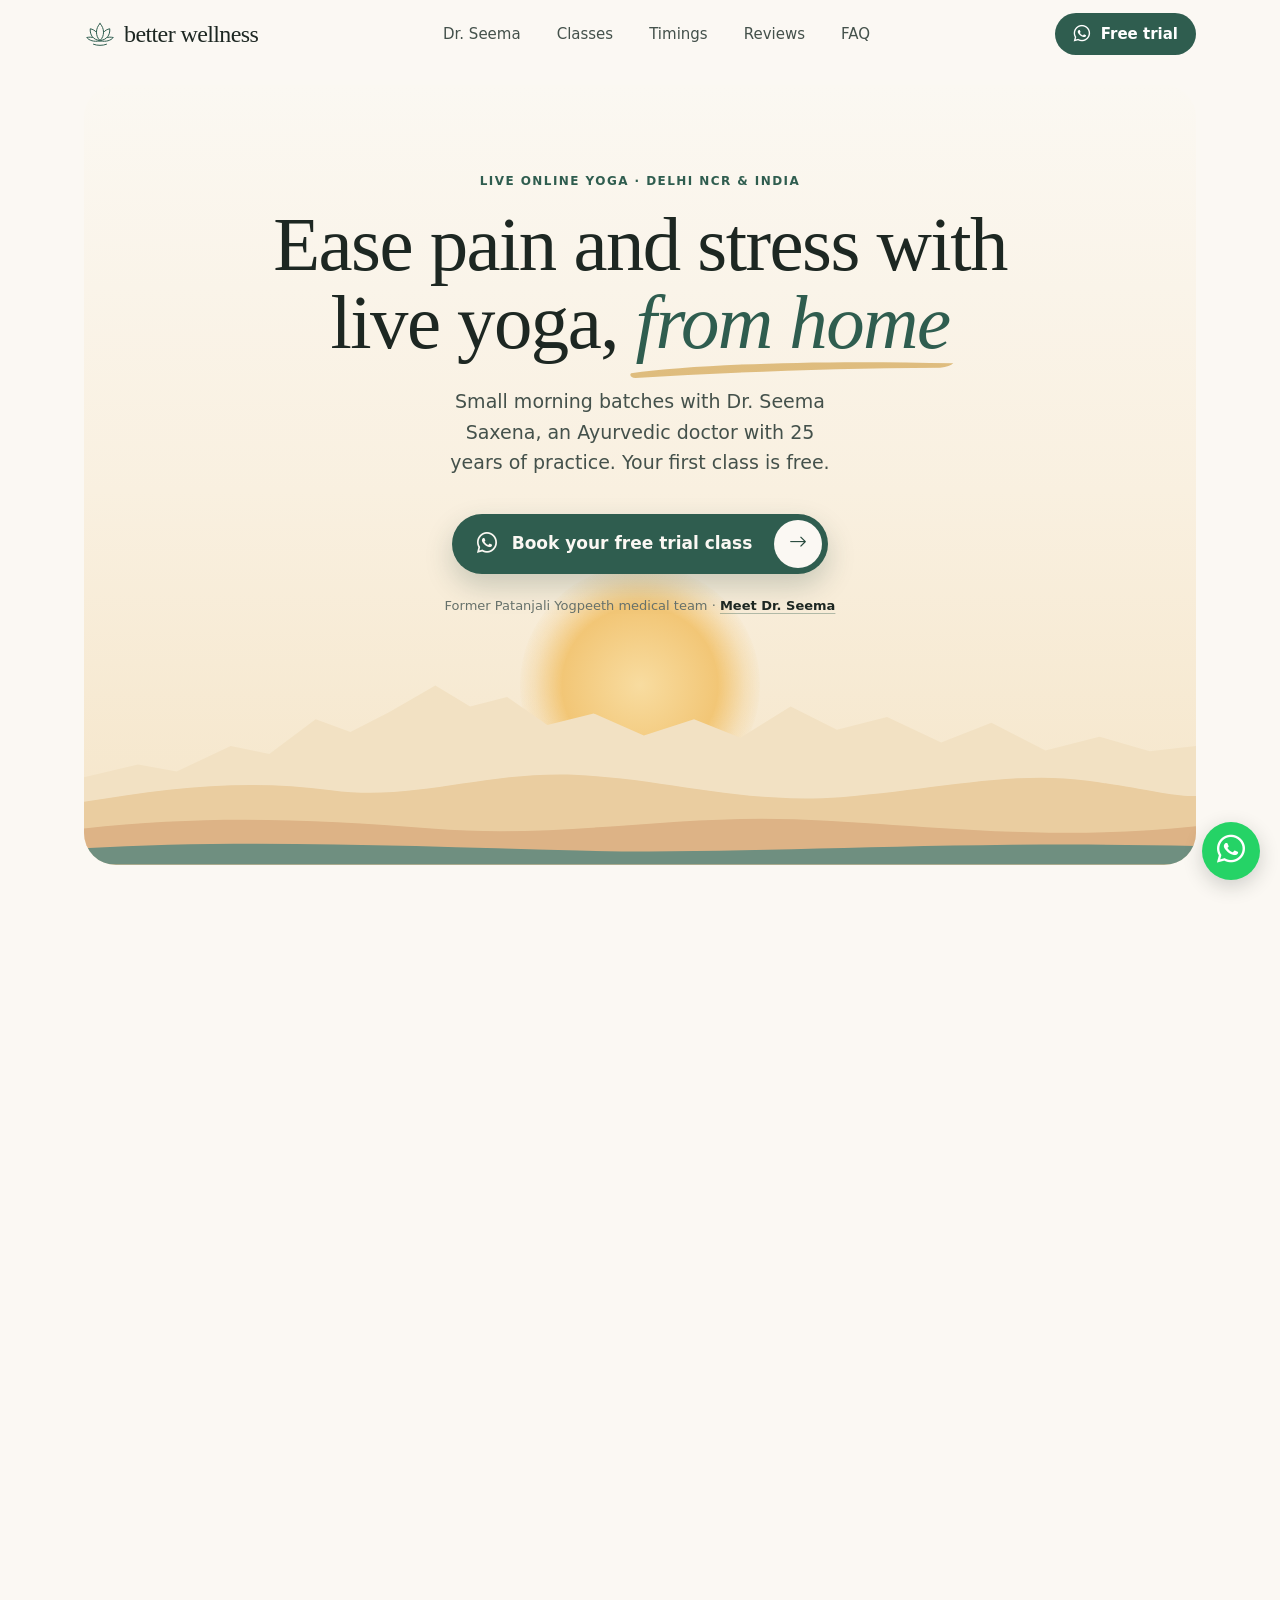
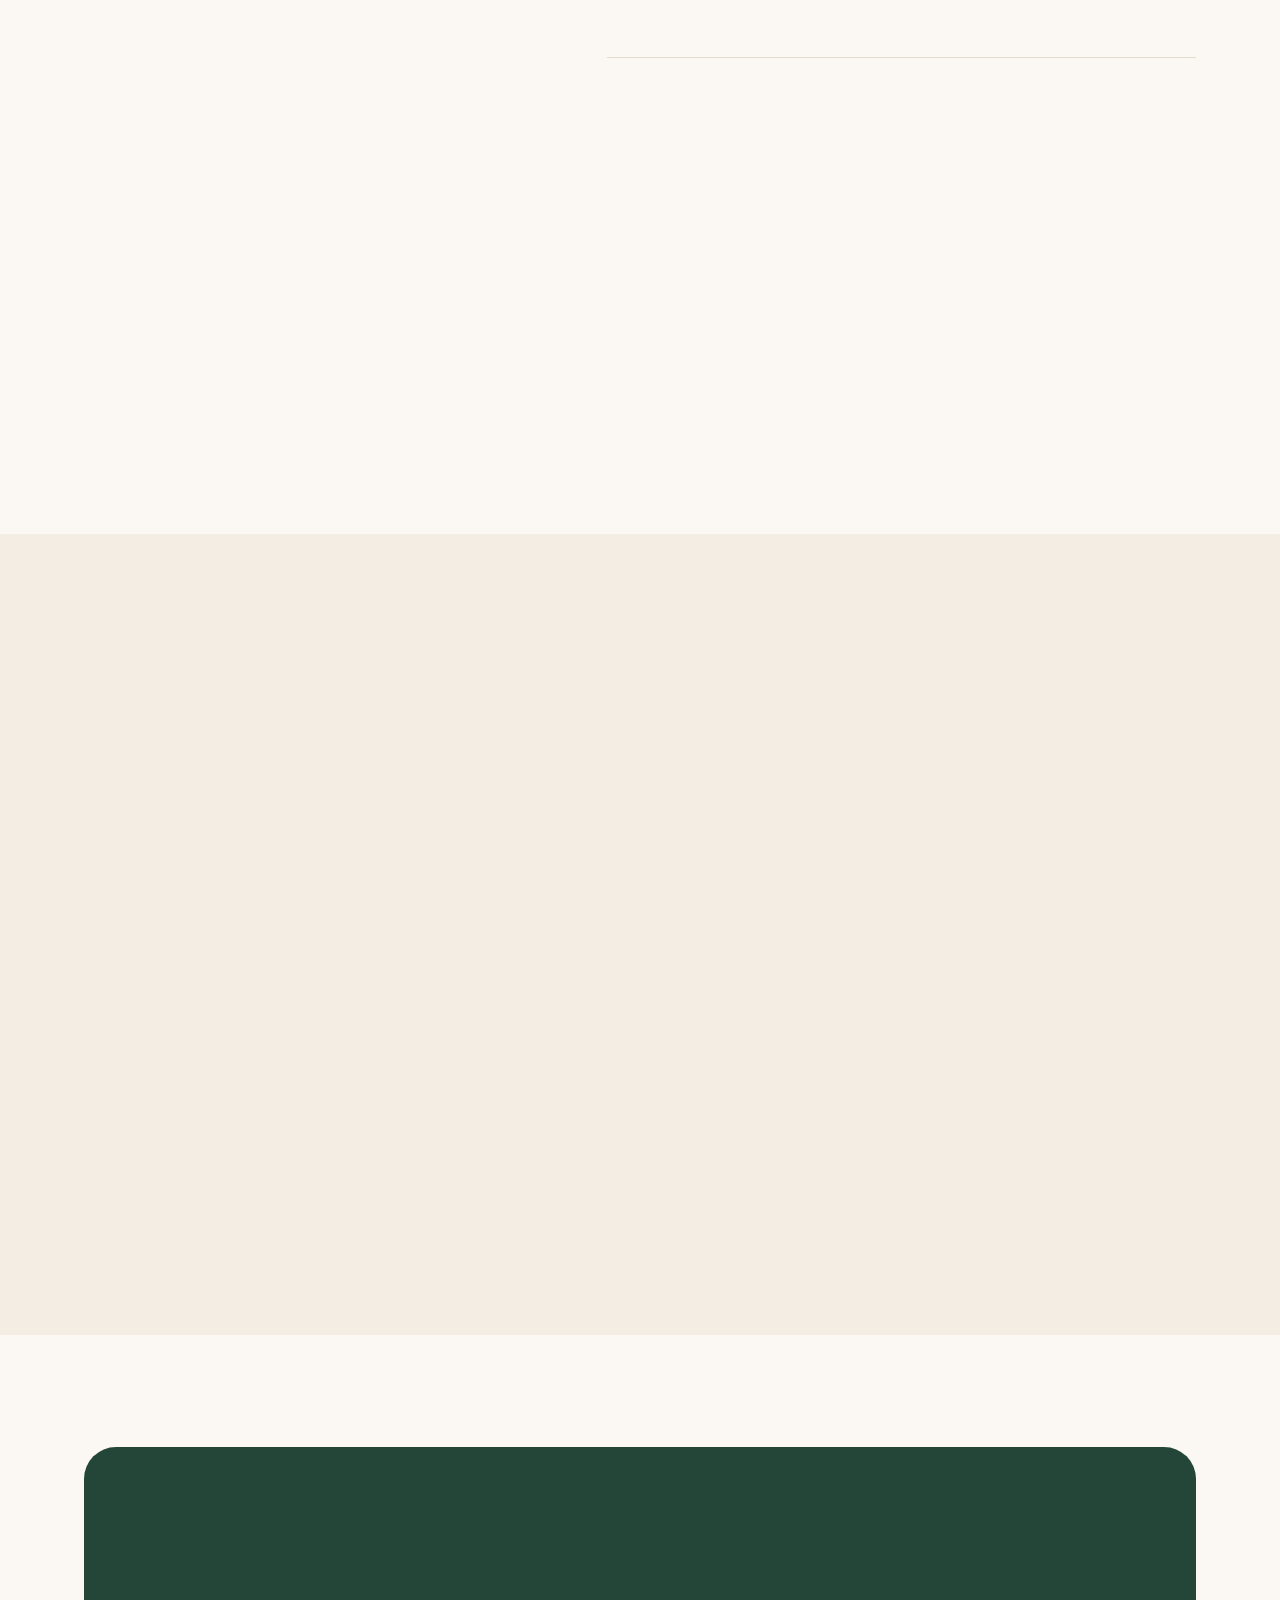
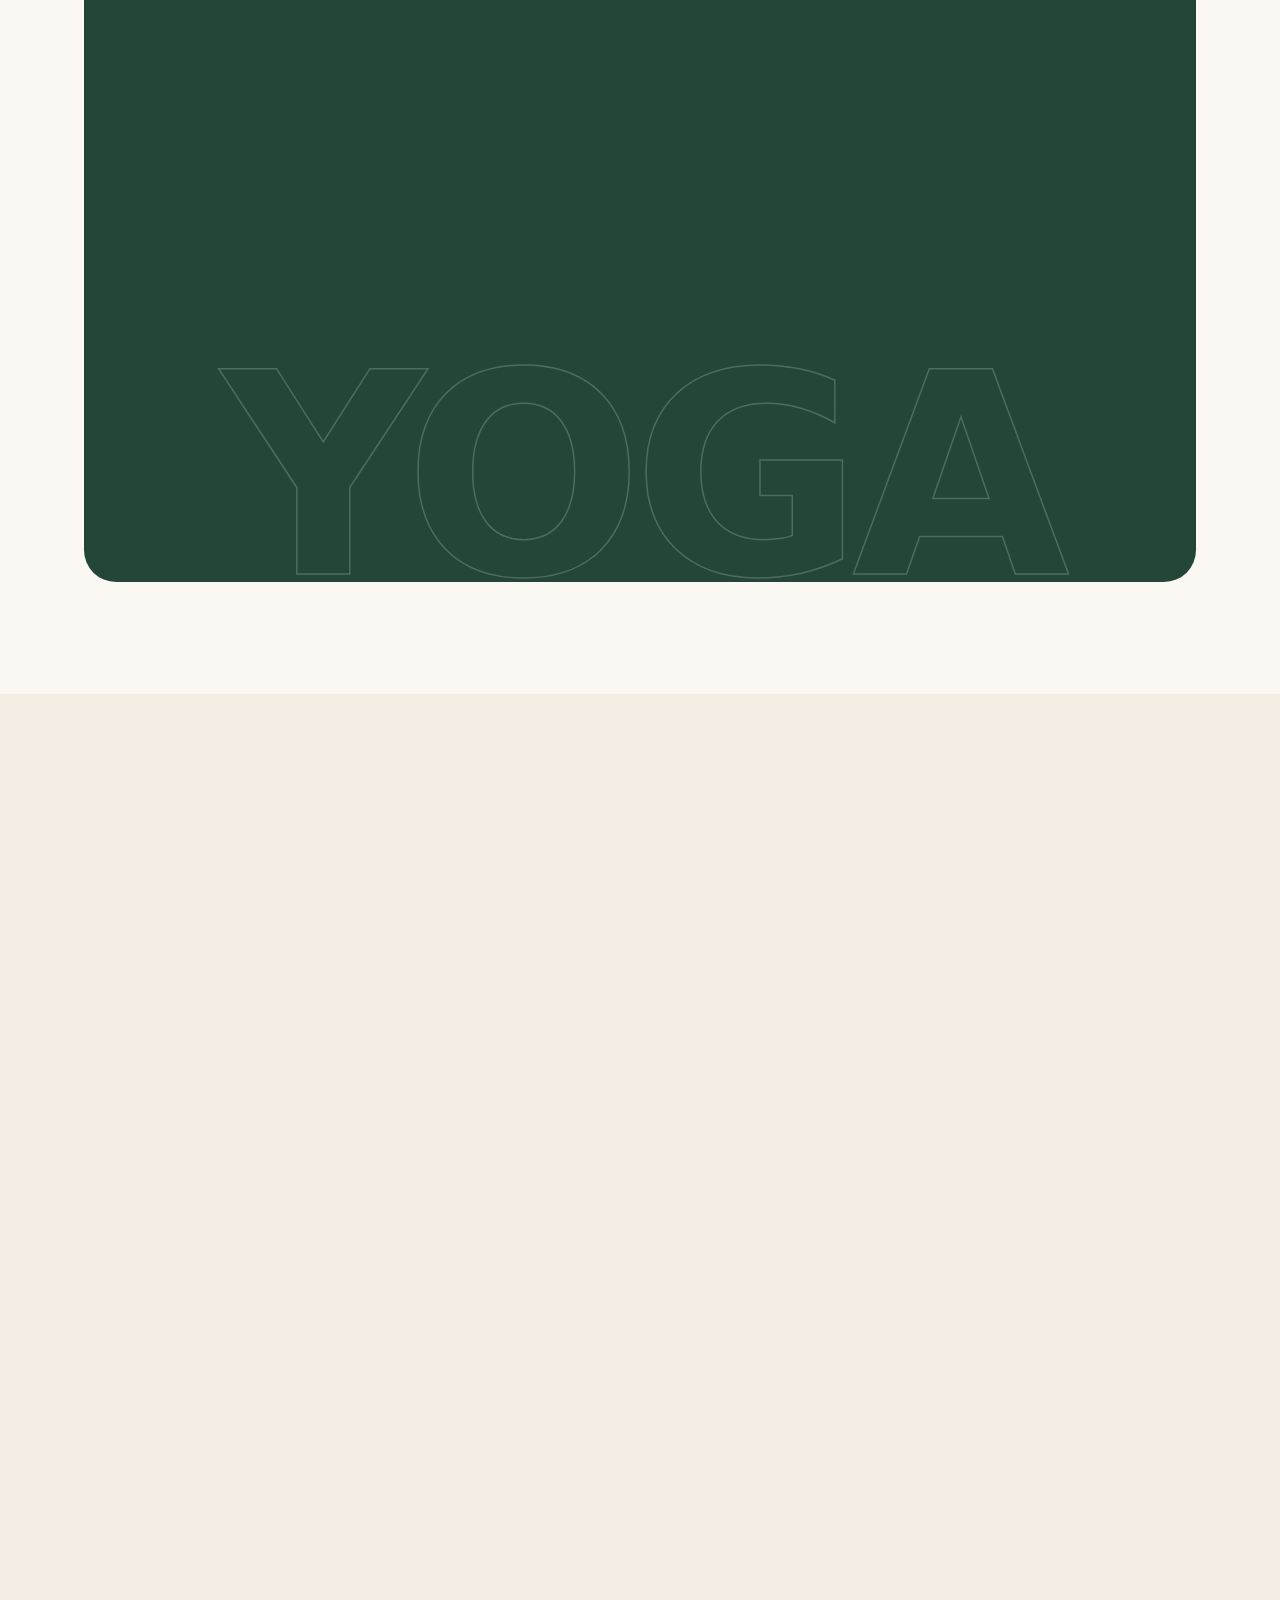
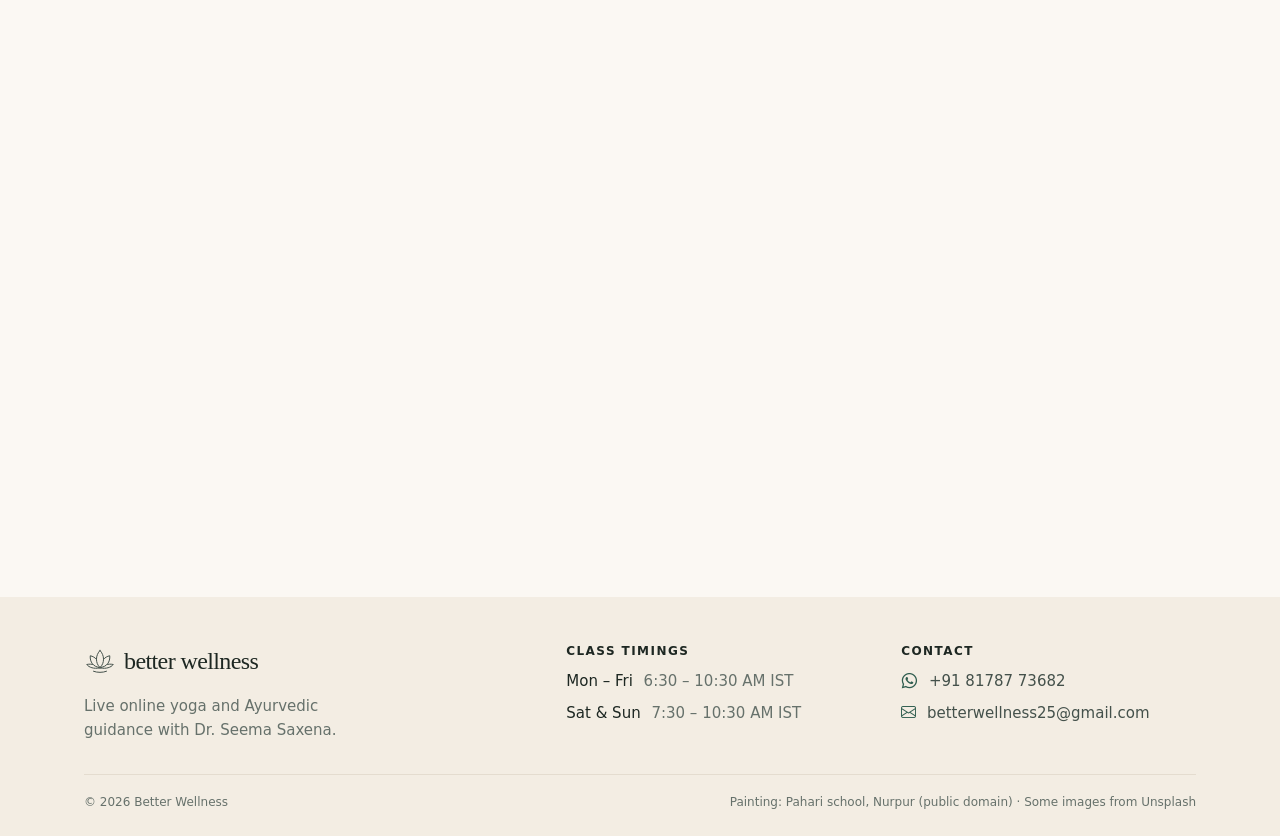
==== commit fd637e9f: "Sunrise hero with outcome-led headline; Dr. Seema's section follows - Hero carries one message: "Eas" ====
--- a/index.html
+++ b/index.html
@@ -8,7 +8,7 @@
         <meta name="google-site-verification" content="fwdaEXdY_R1vgWOWKHq35KhdiGbAEZY68K1AI_NjMUM" />
 
         <title>Online Yoga Classes with an Ayurvedic Doctor | Better Wellness</title>
-        <meta name="description" content="Live online yoga classes with Dr. Seema Saxena, Ayurvedic doctor and former Patanjali Yogpeeth team member. Daily morning batches in Hindi and English, group or 1-on-1. First class free.">
+        <meta name="description" content="Live online yoga classes with Dr. Seema Saxena, Ayurvedic doctor and former Patanjali Yogpeeth team member. Small live morning batches or 1-on-1 sessions. First class free.">
         <meta name="author" content="Dr. Seema Saxena">
         <meta name="theme-color" content="#FBF8F3">
         <link rel="canonical" href="https://www.betterwellness.in/">
@@ -19,14 +19,14 @@
         <meta property="og:locale" content="en_IN">
         <meta property="og:url" content="https://www.betterwellness.in/">
         <meta property="og:title" content="Live Online Yoga with an Ayurvedic Doctor | Better Wellness">
-        <meta property="og:description" content="Daily live yoga classes with Dr. Seema Saxena. Hindi and English, group or 1-on-1. Your first class is free.">
+        <meta property="og:description" content="Daily live yoga classes with Dr. Seema Saxena, Ayurvedic doctor with 25 years of practice. Small batches or 1-on-1. Your first class is free.">
         <meta property="og:image" content="https://www.betterwellness.in/images/site/og-image.jpg">
         <meta property="og:image:width" content="1200">
         <meta property="og:image:height" content="630">
         <meta property="og:image:alt" content="Dr. Seema Saxena meditating by a lake, beside the words: Live online yoga, guided by an Ayurvedic doctor">
         <meta name="twitter:card" content="summary_large_image">
         <meta name="twitter:title" content="Live Online Yoga with an Ayurvedic Doctor | Better Wellness">
-        <meta name="twitter:description" content="Daily live yoga classes with Dr. Seema Saxena. Hindi and English, group or 1-on-1. Your first class is free.">
+        <meta name="twitter:description" content="Daily live yoga classes with Dr. Seema Saxena, Ayurvedic doctor with 25 years of practice. Small batches or 1-on-1. Your first class is free.">
         <meta name="twitter:image" content="https://www.betterwellness.in/images/site/og-image.jpg">
 
         <script type="application/ld+json">
@@ -112,11 +112,6 @@
                 },
                 {
                   "@type": "Question",
-                  "name": "Which language are classes taught in?",
-                  "acceptedAnswer": { "@type": "Answer", "text": "Hindi and English." }
-                },
-                {
-                  "@type": "Question",
                   "name": "Can I take private one-on-one sessions?",
                   "acceptedAnswer": { "@type": "Answer", "text": "Yes. Alongside the small morning group batches, you can book private one-on-one sessions." }
                 },
@@ -143,8 +138,7 @@
         <link rel="preconnect" href="https://fonts.googleapis.com">
         <link rel="preconnect" href="https://fonts.gstatic.com" crossorigin>
         <link href="https://fonts.googleapis.com/css2?family=Newsreader:ital,opsz,wght@0,6..72,400;0,6..72,500;1,6..72,400&family=Plus+Jakarta+Sans:wght@400;500;600;700&family=Tiro+Devanagari+Hindi&family=Mukta:wght@500;600&display=swap" rel="stylesheet">
-        <link rel="preload" as="image" href="images/site/hero-himalayas.jpg">
-        <script src="js/site.js"></script>
+                <script src="js/site.js"></script>
         <link href="css/bootstrap-icons.css" rel="stylesheet">
         <link href="css/site.css" rel="stylesheet">
     </head>
@@ -180,53 +174,55 @@
             <section class="hero" id="top">
                 <div class="container">
                     <div class="hero-card">
-                        <img class="hero-bg" src="images/site/hero-himalayas.jpg" width="1920" height="954" alt="" fetchpriority="high">
-
-                        <div class="hero-corners" aria-hidden="true">
-                            <span>Live online yoga</span>
-                            <span>With Dr. Seema Saxena</span>
-                            <span>Delhi NCR &amp; India</span>
-                        </div>
-
                         <div class="hero-copy">
-                            <h1>Live online yoga, guided by an <em class="underlined">Ayurvedic doctor<svg viewBox="0 0 300 20" preserveAspectRatio="none" aria-hidden="true"><path d="M2 14 C 60 7, 170 3, 298 6 C 296 8, 292 9, 286 9.5 C 180 10, 90 13.5, 6 18 C 2 18, 0 15.5, 2 14 Z"/></svg></em></h1>
-                            <p class="lede">Small morning batches with Dr. Seema Saxena, from the comfort of home.</p>
+                            <p class="eyebrow">Live online yoga · Delhi NCR &amp; India</p>
+                            <h1>Ease pain and stress with live yoga, <em class="underlined">from home<svg viewBox="0 0 300 20" preserveAspectRatio="none" aria-hidden="true"><path d="M2 14 C 60 7, 170 3, 298 6 C 296 8, 292 9, 286 9.5 C 180 10, 90 13.5, 6 18 C 2 18, 0 15.5, 2 14 Z"/></svg></em></h1>
+                            <p class="lede">Small morning batches with Dr. Seema Saxena, an Ayurvedic doctor with 25 years of practice. Your first class is free.</p>
                             <a class="hero-cta" href="https://wa.me/918178773682?text=Hi%20Dr.%20Seema%2C%20I%27d%20like%20to%20book%20a%20free%20trial%20yoga%20class." target="_blank" rel="noopener">
                                 <i class="bi-whatsapp" aria-hidden="true"></i>
-                                <span>Book a free trial class on WhatsApp</span>
+                                <span>Book your free trial class</span>
                                 <span class="hero-cta-arrow" aria-hidden="true"><i class="bi-arrow-right"></i></span>
                             </a>
-                        </div>
-
-                        <div class="hero-bottom">
-                            <a class="live-chip" href="#timings">
-                                <svg class="lotus lotus-breathe" viewBox="0 0 64 64" aria-hidden="true"><path class="p-ll" d="M30.5 46 C 20 48, 10 45, 5.5 39 C 15 37, 25 39.5, 30.5 46 Z"/><path class="p-lr" d="M33.5 46 C 44 48, 54 45, 58.5 39 C 49 37, 39 39.5, 33.5 46 Z"/><path class="p-l" d="M31.5 45 C 18.5 44, 11.5 34, 12.5 21.5 C 22.5 23.5, 30 31.5, 31.5 45 Z"/><path class="p-r" d="M32.5 45 C 45.5 44, 52.5 34, 51.5 21.5 C 41.5 23.5, 34 31.5, 32.5 45 Z"/><path class="p-c" d="M32 11 C 41.5 20.5, 41.5 36.5, 32 45 C 22.5 36.5, 22.5 20.5, 32 11 Z"/><path class="p-base" d="M19 52.5 C 27 55.5, 37 55.5, 45 52.5"/></svg>
-                                <span data-next-batch>Live every morning · 6:30 – 10:30 AM IST</span>
-                            </a>
-                            <span class="hero-note">Hindi &amp; English · First class free</span>
+                            <p class="hero-byline">Former Patanjali Yogpeeth medical team · <a href="#about">Meet Dr. Seema</a></p>
+                        </div>
+
+                        <div class="horizon" aria-hidden="true">
+                            <div class="sun"></div>
+                            <svg class="ridge ridge-far" viewBox="0 0 1440 400" preserveAspectRatio="none"><path d="M0 250 L70 228 L120 240 L190 196 L240 210 L300 150 L345 172 L395 138 L455 92 L500 128 L548 112 L600 160 L660 140 L725 178 L790 150 L850 182 L915 128 L975 168 L1040 146 L1110 190 L1175 156 L1245 204 L1315 180 L1380 205 L1440 196 L1440 400 L0 400 Z"/></svg>
+                            <svg class="ridge ridge-mid" viewBox="0 0 1440 400" preserveAspectRatio="none"><path d="M0 292 C110 268 210 252 320 272 C430 292 520 238 640 246 C760 254 850 296 980 284 C1100 272 1200 238 1300 256 C1370 268 1410 284 1440 282 L1440 400 L0 400 Z"/></svg>
+                            <svg class="ridge ridge-near" viewBox="0 0 1440 400" preserveAspectRatio="none"><path d="M0 338 C160 314 300 322 450 338 C620 356 760 314 920 322 C1080 330 1240 362 1440 334 L1440 400 L0 400 Z"/></svg>
+                            <svg class="ridge ridge-front" viewBox="0 0 1440 400" preserveAspectRatio="none"><path d="M0 372 C200 356 420 368 640 376 C860 384 1100 358 1440 368 L1440 400 L0 400 Z"/></svg>
                         </div>
                     </div>
                 </div>
             </section>
 
             <!-- TEACHER -->
-            <section class="section teacher" id="about" aria-labelledby="about-title">
+            <section class="section teacher teacher-first" id="about" aria-labelledby="about-title">
                 <div class="container">
                 <div class="teacher-grid">
 
                     <div class="teacher-collage" data-reveal>
-                        <figure class="collage-main">
-                            <img src="images/site/seema-hero.jpg" width="768" height="1024" loading="lazy" alt="Dr. Seema Saxena sitting in lotus pose, meditating on a lakeside dock">
-                            <figcaption>Dr. Seema Saxena</figcaption>
-                        </figure>
-                        <figure class="collage-top">
-                            <img src="images/site/seema-swami-ramdev.jpg" width="1200" height="800" loading="lazy" alt="A young Dr. Seema Saxena seated beside Swami Ramdev">
-                            <figcaption>With Swami Ramdev</figcaption>
-                        </figure>
-                        <figure class="collage-bottom">
-                            <img src="images/site/seema-recognition.jpg" width="1200" height="800" loading="lazy" alt="Dr. Seema Saxena receiving a certificate at a ceremony">
-                            <figcaption>With Sushma Swaraj</figcaption>
-                        </figure>
+                        <div class="collage-col">
+                            <figure class="photo-portrait">
+                                <img src="images/site/seema-hero.jpg" width="768" height="1024" loading="lazy" alt="Dr. Seema Saxena sitting in lotus pose, meditating on a lakeside dock">
+                                <figcaption>Dr. Seema Saxena</figcaption>
+                            </figure>
+                            <figure class="photo-landscape">
+                                <img src="images/site/seema-recognition.jpg" width="1200" height="800" loading="lazy" alt="Dr. Seema Saxena receiving a certificate at a ceremony">
+                                <figcaption class="caption-bottom">With Sushma Swaraj</figcaption>
+                            </figure>
+                        </div>
+                        <div class="collage-col collage-col-offset">
+                            <figure class="photo-landscape">
+                                <img src="images/site/seema-swami-ramdev.jpg" width="1200" height="800" loading="lazy" alt="A young Dr. Seema Saxena seated beside Swami Ramdev">
+                                <figcaption>With Swami Ramdev</figcaption>
+                            </figure>
+                            <figure class="photo-portrait">
+                                <img src="images/site/seema-yoga-day-seattle.jpg" width="472" height="1024" loading="lazy" alt="Dr. Seema Saxena in tree pose beside an International Day of Yoga banner in Seattle">
+                                <figcaption class="caption-bottom">International Day of Yoga, Seattle</figcaption>
+                            </figure>
+                        </div>
                         <div class="collage-seal" aria-hidden="true">
                             <strong data-count="25">25</strong>
                             <span>years</span>
@@ -240,60 +236,17 @@
                         <p class="teacher-lead">Yoga, guided with a doctor's understanding of the body.</p>
                         <p>Whether you're new to yoga, living with back pain or coming back to it after years, Dr. Seema adapts each practice to suit you.</p>
 
-                        <ol class="journey">
-                            <li>
-                                <strong>Patanjali Yogpeeth</strong>
-                                <span>Founding medical team with Swami Ramdev</span>
-                            </li>
-                            <li>
-                                <strong>Morarji Desai National Institute of Yoga</strong>
-                                <span>Trained in New Delhi</span>
-                            </li>
-                            <li>
-                                <strong>Today</strong>
-                                <span>Live online classes for students across India</span>
-                            </li>
-                        </ol>
+                        <ul class="credentials" aria-label="Credentials">
+                            <li><i class="bi-heart" aria-hidden="true"></i><strong>Ayurvedic doctor</strong><span>Yoga with medical understanding</span></li>
+                            <li><i class="bi-hourglass-split" aria-hidden="true"></i><strong>25 years</strong><span>of yoga and Ayurveda practice</span></li>
+                            <li><i class="bi-award" aria-hidden="true"></i><strong>Patanjali Yogpeeth</strong><span>Founding medical team</span></li>
+                            <li><i class="bi-patch-check" aria-hidden="true"></i><strong>MDNIY graduate</strong><span>National Institute of Yoga, New Delhi</span></li>
+                        </ul>
                     </div>
 
                 </div>
 
             </div>
-            </section>
-
-            <!-- HERITAGE -->
-            <section class="heritage-section" aria-labelledby="heritage-title">
-                <div class="container">
-                    <div class="heritage" data-reveal>
-                        <svg class="heritage-grid" viewBox="0 0 64 64" aria-hidden="true">
-                            <circle cx="32" cy="34" r="30"/>
-                            <circle cx="32" cy="34" r="21"/>
-                            <circle cx="32" cy="45" r="13"/>
-                            <line x1="32" y1="2" x2="32" y2="64"/>
-                            <line x1="0" y1="45" x2="64" y2="45"/>
-                            <line x1="9" y1="11" x2="55" y2="57"/>
-                            <line x1="55" y1="11" x2="9" y2="57"/>
-                            <path d="M30.5 46 C 20 48, 10 45, 5.5 39 C 15 37, 25 39.5, 30.5 46 Z"/>
-                            <path d="M33.5 46 C 44 48, 54 45, 58.5 39 C 49 37, 39 39.5, 33.5 46 Z"/>
-                            <path d="M31.5 45 C 18.5 44, 11.5 34, 12.5 21.5 C 22.5 23.5, 30 31.5, 31.5 45 Z"/>
-                            <path d="M32.5 45 C 45.5 44, 52.5 34, 51.5 21.5 C 41.5 23.5, 34 31.5, 32.5 45 Z"/>
-                            <path d="M32 11 C 41.5 20.5, 41.5 36.5, 32 45 C 22.5 36.5, 22.5 20.5, 32 11 Z"/>
-                        </svg>
-
-                        <figure class="heritage-art">
-                            <img src="images/site/heritage-nurpur.jpg" width="720" height="1045" loading="lazy" alt="A 17th-century Pahari painting of Raja Mandhata seated cross-legged in a yogic posture, wearing a lotus crown, on a mustard background">
-                            <figcaption>Raja Mandhata in a yogic posture. Pahari painting, Nurpur, c. 1690. Cleveland Museum of Art.</figcaption>
-                        </figure>
-
-                        <div class="heritage-copy">
-                            <p class="eyebrow">Why tradition matters here</p>
-                            <p class="heritage-sanskrit" lang="sa">योगश्चित्तवृत्तिनिरोधः</p>
-                            <h2 id="heritage-title"><em>Yoga is the stilling of the mind.</em></h2>
-                            <p class="label">Patanjali, Yoga Sutras 1.2</p>
-                            <p>Patanjali set down the Yoga Sutras in India more than 1,500 years ago. Dr. Seema was part of the founding medical team at Patanjali Yogpeeth, the institute named after him, and teaches in that classical tradition: posture, breath and stillness, adapted to your body with a doctor's care.</p>
-                        </div>
-                    </div>
-                </div>
             </section>
 
             <!-- CLASSES -->
@@ -322,14 +275,6 @@
                                 <p>Join a morning group, or book private one-on-one sessions.</p>
                             </div>
                             <span class="row-tag">Group · 1-on-1</span>
-                        </li>
-                        <li data-reveal>
-                            <span class="row-icon"><i class="bi-translate" aria-hidden="true"></i></span>
-                            <div>
-                                <h3>In Hindi or English</h3>
-                                <p>Instructions you follow without thinking, so you can close your eyes and simply breathe.</p>
-                            </div>
-                            <span class="row-tag" lang="hi">हिन्दी · <span lang="en">English</span></span>
                         </li>
                         <li data-reveal>
                             <span class="row-icon"><i class="bi-sunrise" aria-hidden="true"></i></span>
@@ -451,6 +396,41 @@
                 </div>
             </section>
 
+            <!-- HERITAGE -->
+            <section class="heritage-section" aria-labelledby="heritage-title">
+                <div class="container">
+                    <div class="heritage" data-reveal>
+                        <svg class="heritage-grid" viewBox="0 0 64 64" aria-hidden="true">
+                            <circle cx="32" cy="34" r="30"/>
+                            <circle cx="32" cy="34" r="21"/>
+                            <circle cx="32" cy="45" r="13"/>
+                            <line x1="32" y1="2" x2="32" y2="64"/>
+                            <line x1="0" y1="45" x2="64" y2="45"/>
+                            <line x1="9" y1="11" x2="55" y2="57"/>
+                            <line x1="55" y1="11" x2="9" y2="57"/>
+                            <path d="M30.5 46 C 20 48, 10 45, 5.5 39 C 15 37, 25 39.5, 30.5 46 Z"/>
+                            <path d="M33.5 46 C 44 48, 54 45, 58.5 39 C 49 37, 39 39.5, 33.5 46 Z"/>
+                            <path d="M31.5 45 C 18.5 44, 11.5 34, 12.5 21.5 C 22.5 23.5, 30 31.5, 31.5 45 Z"/>
+                            <path d="M32.5 45 C 45.5 44, 52.5 34, 51.5 21.5 C 41.5 23.5, 34 31.5, 32.5 45 Z"/>
+                            <path d="M32 11 C 41.5 20.5, 41.5 36.5, 32 45 C 22.5 36.5, 22.5 20.5, 32 11 Z"/>
+                        </svg>
+
+                        <figure class="heritage-art">
+                            <img src="images/site/heritage-nurpur.jpg" width="720" height="1045" loading="lazy" alt="A 17th-century Pahari painting of Raja Mandhata seated cross-legged in a yogic posture, wearing a lotus crown, on a mustard background">
+                            <figcaption>Raja Mandhata in a yogic posture. Pahari painting, Nurpur, c. 1690. Cleveland Museum of Art.</figcaption>
+                        </figure>
+
+                        <div class="heritage-copy">
+                            <p class="eyebrow">Why tradition matters here</p>
+                            <p class="heritage-sanskrit" lang="sa">योगश्चित्तवृत्तिनिरोधः</p>
+                            <h2 id="heritage-title"><em>Yoga is the stilling of the mind.</em></h2>
+                            <p class="label">Patanjali, Yoga Sutras 1.2</p>
+                            <p>Patanjali set down the Yoga Sutras in India more than 1,500 years ago. Dr. Seema was part of the founding medical team at Patanjali Yogpeeth, the institute named after him, and teaches in that classical tradition: posture, breath and stillness, adapted to your body with a doctor's care.</p>
+                        </div>
+                    </div>
+                </div>
+            </section>
+
             <!-- FAQ -->
             <section class="section" id="faq" aria-labelledby="faq-title">
                 <div class="container faq-grid">
@@ -474,10 +454,6 @@
                             <p>Yes. She combines Ayurvedic assessment with therapeutic yoga, and often works with back stiffness, neck pain, stress, digestive issues and metabolic conditions. Yoga complements medical care, so please keep your doctor informed.</p>
                         </details>
                         <details>
-                            <summary>Which language are classes taught in?</summary>
-                            <p>Hindi and English.</p>
-                        </details>
-                        <details>
                             <summary>Can I take private one-on-one sessions?</summary>
                             <p>Yes. Alongside the small morning group batches, you can book private one-on-one sessions.</p>
                         </details>
@@ -537,7 +513,7 @@
 
                 <div class="footer-base">
                     <p>© 2026 Better Wellness</p>
-                    <p>Paintings: Nicholas Roerich, <i>Himalayas, Sikkim</i>; Pahari school, Nurpur (public domain) · Some images from Unsplash</p>
+                    <p>Painting: Pahari school, Nurpur (public domain) · Some images from Unsplash</p>
                 </div>
             </div>
         </footer>
--- a/css/site.css
+++ b/css/site.css
@@ -358,107 +358,64 @@
   padding: 16px 0 var(--section-y);
 }
 
-/* A painting, a headline and one action: nothing else competes */
+/* Sunrise over the Himalaya: one message, one action */
 .hero-card {
   position: relative;
   isolation: isolate;
   overflow: hidden;
   display: flex;
   flex-direction: column;
-  justify-content: space-between;
-  min-height: min(86vh, 760px);
-  padding: 28px 32px;
+  align-items: center;
+  min-height: min(88vh, 780px);
+  padding: 88px 24px 0;
   border-radius: var(--radius-xl);
-  background: #0F2A30;
-  color: var(--bg);
-}
-
-.hero-bg {
-  position: absolute;
-  inset: 0;
-  z-index: -2;
-  width: 100%;
-  height: 100%;
-  object-fit: cover;
-  object-position: 50% 70%;
-}
-
-.hero-card::before {
-  content: "";
-  position: absolute;
-  inset: 0;
-  z-index: -1;
-  background:
-    linear-gradient(180deg, rgba(8, 24, 28, 0.35) 0%, rgba(8, 24, 28, 0) 22%),
-    radial-gradient(ellipse 70% 55% at 50% 48%, rgba(8, 24, 28, 0.42) 0%, rgba(8, 24, 28, 0) 100%),
-    linear-gradient(0deg, rgba(8, 24, 28, 0.55) 0%, rgba(8, 24, 28, 0) 30%);
-}
-
-.hero-corners {
-  display: flex;
-  justify-content: space-between;
-  gap: 16px;
-  color: rgba(251, 248, 243, 0.78);
-  font-size: var(--fs-label);
-  font-weight: 700;
-  letter-spacing: 0.12em;
-  text-transform: uppercase;
+  background: linear-gradient(180deg, #FBF8F2 0%, #F9F0E0 52%, #F5E5C8 100%);
+  text-align: center;
 }
 
 .hero-copy {
-  max-width: 880px;
-  margin: 0 auto;
-  padding: 48px 0;
-  text-align: center;
+  position: relative;
+  z-index: 2;
+  max-width: 820px;
 }
 
 .hero-copy h1 {
-  color: var(--bg);
-}
-
-.hero-copy h1 em {
-  color: var(--haldi-light);
+  font-size: clamp(46px, 6vw, 80px);
 }
 
 .hero .lede {
-  margin: 22px auto 36px;
-  color: rgba(251, 248, 243, 0.86);
+  max-width: 520px;
+  margin: 24px auto 36px;
+  text-wrap: balance;
+  color: var(--ink-2);
   font-size: var(--fs-lead);
 }
 
-/* Glass pill, like a search bar, carrying the one action */
 .hero-cta {
   display: inline-flex;
   align-items: center;
   gap: 14px;
-  width: min(100%, 520px);
   min-height: 60px;
-  padding: 6px 6px 6px 22px;
-  border: 1px solid rgba(251, 248, 243, 0.4);
+  padding: 6px 6px 6px 24px;
   border-radius: 999px;
-  background: rgba(251, 248, 243, 0.14);
-  -webkit-backdrop-filter: blur(14px);
-  backdrop-filter: blur(14px);
+  background: var(--brand);
+  box-shadow: 0 12px 28px rgba(35, 70, 57, 0.22);
   color: var(--bg);
   font-size: var(--fs-body);
-  font-weight: 500;
-  text-align: left;
+  font-weight: 600;
   text-decoration: none;
-  transition: background-color 0.25s ease, border-color 0.25s ease;
+  transition: background-color 0.25s ease, transform 0.25s ease, box-shadow 0.25s ease;
 }
 
 .hero-cta:hover {
-  background: rgba(251, 248, 243, 0.22);
-  border-color: rgba(251, 248, 243, 0.6);
+  background: var(--brand-dark);
   color: var(--bg);
+  transform: translateY(-2px);
+  box-shadow: 0 16px 32px rgba(35, 70, 57, 0.26);
 }
 
 .hero-cta > i {
   font-size: 20px;
-}
-
-.hero-cta > span:not(.hero-cta-arrow) {
-  flex: 1;
 }
 
 .hero-cta-arrow {
@@ -467,6 +424,7 @@
   flex: none;
   width: 48px;
   height: 48px;
+  margin-left: 8px;
   border-radius: 50%;
   background: var(--bg);
   color: var(--brand-dark);
@@ -481,54 +439,59 @@
   transform: translateX(3px);
 }
 
-.hero-bottom {
-  display: flex;
-  align-items: center;
-  justify-content: space-between;
-  gap: 16px;
-}
-
-.hero-note {
-  color: rgba(251, 248, 243, 0.78);
-  font-size: var(--fs-label);
-  font-weight: 700;
-  letter-spacing: 0.12em;
-  text-transform: uppercase;
-}
-
-.live-chip {
-  display: inline-flex;
-  align-items: center;
-  gap: 10px;
-  padding: 8px 14px 8px 12px;
-  background: rgba(255, 255, 255, 0.94);
-  border-radius: 999px;
-  box-shadow: var(--shadow-sm);
+.hero-byline {
+  margin: 22px 0 0;
+  color: var(--muted);
+  font-size: var(--fs-caption);
+}
+
+.hero-byline a {
   color: var(--ink);
-  font-size: var(--fs-caption);
   font-weight: 600;
-  text-decoration: none;
-  transition: transform 0.2s ease;
-}
-
-.live-chip:hover {
-  color: var(--ink);
-  transform: translateY(-1px);
-}
-
-.lotus-breathe {
-  --mark-bg: var(--surface);
-  flex: none;
-  width: 22px;
-  height: 22px;
-  margin: -3px 0;
-  color: var(--brand);
-}
-
-.lotus-breathe path {
-  transform-box: view-box;
-  transform-origin: 32px 45px;
-}
+  text-decoration-color: rgba(47, 93, 79, 0.35);
+}
+
+/* The horizon: a rising sun behind four ridges in the brand's warm tones */
+.horizon {
+  position: relative;
+  z-index: 1;
+  flex: 1;
+  width: calc(100% + 48px);
+  min-height: 220px;
+  margin-top: 16px;
+  pointer-events: none;
+}
+
+.sun {
+  position: absolute;
+  left: 50%;
+  bottom: 26%;
+  width: min(240px, 40vw);
+  aspect-ratio: 1;
+  border-radius: 50%;
+  background: radial-gradient(circle, #F8DCA0 0%, #F2C676 46%, rgba(242, 198, 118, 0.3) 62%, rgba(242, 198, 118, 0) 72%);
+  translate: -50% 0;
+}
+
+.ridge {
+  position: absolute;
+  left: 0;
+  bottom: 0;
+  width: 100%;
+  height: 100%;
+  /* Parallax: further ridges move a little as the page scrolls (set by site.js) */
+  translate: 0 calc(var(--hero-scroll, 0) * var(--ridge-depth, 0) * 1px);
+}
+
+.ridge-far path { fill: #F2E1C3; }
+.ridge-mid path { fill: #EACDA0; }
+.ridge-near path { fill: #DDB386; }
+.ridge-front path { fill: #6F8F80; }
+
+.ridge-far { --ridge-depth: 0.05; }
+.ridge-mid { --ridge-depth: 0.1; }
+.ridge-near { --ridge-depth: 0.16; }
+.ridge-front { --ridge-depth: 0; }
 
 /* Hand-drawn stroke under the hero's italic phrase */
 .underlined {
@@ -549,7 +512,7 @@
 
 .underlined path {
   fill: var(--haldi);
-  fill-opacity: 0.7;
+  fill-opacity: 0.55;
 }
 
 /* ---------- Sections ---------- */
@@ -570,7 +533,7 @@
 /* ---------- Heritage ---------- */
 
 .heritage-section {
-  padding: 0 0 var(--section-y);
+  padding: var(--section-y) 0 0;
 }
 
 .heritage {
@@ -747,11 +710,24 @@
 
 .teacher-collage {
   position: relative;
-  aspect-ratio: 1 / 1.08;
+  display: grid;
+  grid-template-columns: 1fr 1fr;
+  gap: 14px;
+  align-items: start;
+}
+
+.collage-col {
+  display: grid;
+  gap: 14px;
+}
+
+/* The second column starts lower, so the four photos read as one arrangement */
+.collage-col-offset {
+  margin-top: 56px;
 }
 
 .teacher-collage figure {
-  position: absolute;
+  position: relative;
   margin: 0;
   overflow: hidden;
   border-radius: var(--radius-lg);
@@ -769,55 +745,43 @@
   transform: scale(1.04);
 }
 
-.collage-main {
-  top: 0;
-  left: 0;
-  width: 50%;
-  height: 84%;
-}
-
-.collage-main img {
+.photo-portrait {
+  aspect-ratio: 4 / 5;
+}
+
+.photo-portrait img {
   object-position: 50% 30%;
 }
 
-.collage-top {
-  top: 6%;
-  right: 0;
-  width: 54%;
+.photo-landscape {
   aspect-ratio: 4 / 3;
-  border: 6px solid var(--bg);
-}
-
-.collage-bottom {
-  right: 6%;
-  bottom: 0;
-  width: 58%;
-  aspect-ratio: 4 / 3;
-  border: 6px solid var(--bg);
-}
-
+}
+
+/* Labels sit at the top so they never cover faces */
 .teacher-collage figcaption {
   position: absolute;
   left: 10px;
-  bottom: 10px;
+  top: 10px;
   padding: 4px 10px;
   background: rgba(255, 255, 255, 0.92);
   border-radius: 999px;
   color: var(--ink);
   font-size: var(--fs-label);
   font-weight: 600;
-}
-
-/* The bottom photo overlaps the main one, so its label sits at the top */
-.collage-main figcaption {
-  top: 10px;
-  bottom: auto;
+  max-width: calc(100% - 20px);
+  line-height: 1.3;
+}
+
+.teacher-collage .caption-bottom {
+  top: auto;
+  bottom: 10px;
 }
 
 .collage-seal {
   position: absolute;
+  z-index: 1;
   left: calc(50% - 62px);
-  top: calc(52% - 62px);
+  top: calc(50% - 62px);
   display: flex;
   flex-direction: column;
   align-items: center;
@@ -877,57 +841,54 @@
   color: var(--muted);
 }
 
-.journey {
-  position: relative;
+/* Why her, in four tiles */
+.credentials {
+  display: grid;
+  grid-template-columns: 1fr 1fr;
+  gap: 12px;
   margin-top: 32px;
-  padding-left: 28px;
-}
-
-.journey::before {
-  content: "";
-  position: absolute;
-  left: 6px;
-  top: 8px;
-  bottom: 8px;
-  width: 1px;
-  background: var(--line);
-}
-
-.journey li {
-  position: relative;
-  padding-bottom: 18px;
-}
-
-.journey li:last-child {
-  padding-bottom: 0;
-}
-
-.journey li::before {
-  content: "";
-  position: absolute;
-  left: -28px;
-  top: 6px;
-  width: 13px;
-  height: 13px;
-  border: 2px solid var(--brand);
+}
+
+.credentials li {
+  display: grid;
+  grid-template-columns: auto 1fr;
+  gap: 2px 14px;
+  align-items: center;
+  padding: 16px 18px;
+  background: var(--surface);
+  border: 1px solid var(--line);
+  border-radius: var(--radius-md);
+  transition: border-color 0.25s ease, transform 0.25s ease;
+}
+
+.credentials li:hover {
+  border-color: rgba(47, 93, 79, 0.35);
+  transform: translateY(-2px);
+}
+
+.credentials i {
+  grid-row: 1 / span 2;
+  display: grid;
+  place-items: center;
+  width: var(--icon);
+  height: var(--icon);
   border-radius: 50%;
-  background: var(--bg);
-}
-
-.journey li:last-child::before {
-  background: var(--brand);
-}
-
-.journey strong {
-  display: block;
+  background: var(--sand);
+  color: var(--brand);
+  font-size: 18px;
+}
+
+.credentials strong {
   color: var(--ink);
   font-size: var(--fs-small);
   font-weight: 600;
-}
-
-.journey span {
+  line-height: 1.3;
+}
+
+.credentials span {
   color: var(--muted);
-  font-size: var(--fs-small);
+  font-size: var(--fs-caption);
+  line-height: 1.4;
 }
 
 /* ---------- Benefits ---------- */
@@ -1452,12 +1413,15 @@
     animation: rise 0.9s cubic-bezier(0.2, 0.7, 0.2, 1) both;
   }
 
-  .hero-copy > :nth-child(2) { animation-delay: 0.12s; }
-  .hero-copy > :nth-child(3) { animation-delay: 0.24s; }
-
-  /* The painting settles in slowly as the page opens */
-  .hero-bg {
-    animation: settle 2.4s cubic-bezier(0.2, 0.6, 0.2, 1) both;
+  .hero-copy > :nth-child(2) { animation-delay: 0.1s; }
+  .hero-copy > :nth-child(3) { animation-delay: 0.2s; }
+  .hero-copy > :nth-child(4) { animation-delay: 0.3s; }
+
+  .hero-copy > :nth-child(5) { animation-delay: 0.4s; }
+
+  /* The sun rises once as the page opens */
+  .sun {
+    animation: sunrise 2.6s 0.2s cubic-bezier(0.2, 0.6, 0.2, 1) both;
   }
 
   .benefits-figure::after {
@@ -1519,9 +1483,10 @@
   50% { transform: scaleY(1.06); }
 }
 
-@keyframes settle {
+@keyframes sunrise {
   from {
-    transform: scale(1.06);
+    opacity: 0.4;
+    transform: translateY(32%);
   }
 }
 
@@ -1577,19 +1542,27 @@
   }
 
   .hero-card {
-    min-height: 640px;
-    padding: 20px;
+    min-height: 0;
+    padding: 56px 20px 0;
     border-radius: var(--radius-lg);
   }
 
-  .hero-corners span:nth-child(2) {
-    display: none;
-  }
-
-  .hero-bottom {
-    flex-direction: column;
-    align-items: center;
-    gap: 12px;
+  .horizon {
+    flex: none;
+    width: calc(100% + 40px);
+    height: 240px;
+    min-height: 0;
+    margin-top: 8px;
+  }
+
+  .hero-cta {
+    gap: 10px;
+    padding-left: 18px;
+    font-size: var(--fs-small);
+  }
+
+  .credentials {
+    grid-template-columns: 1fr;
   }
 
   .heritage {
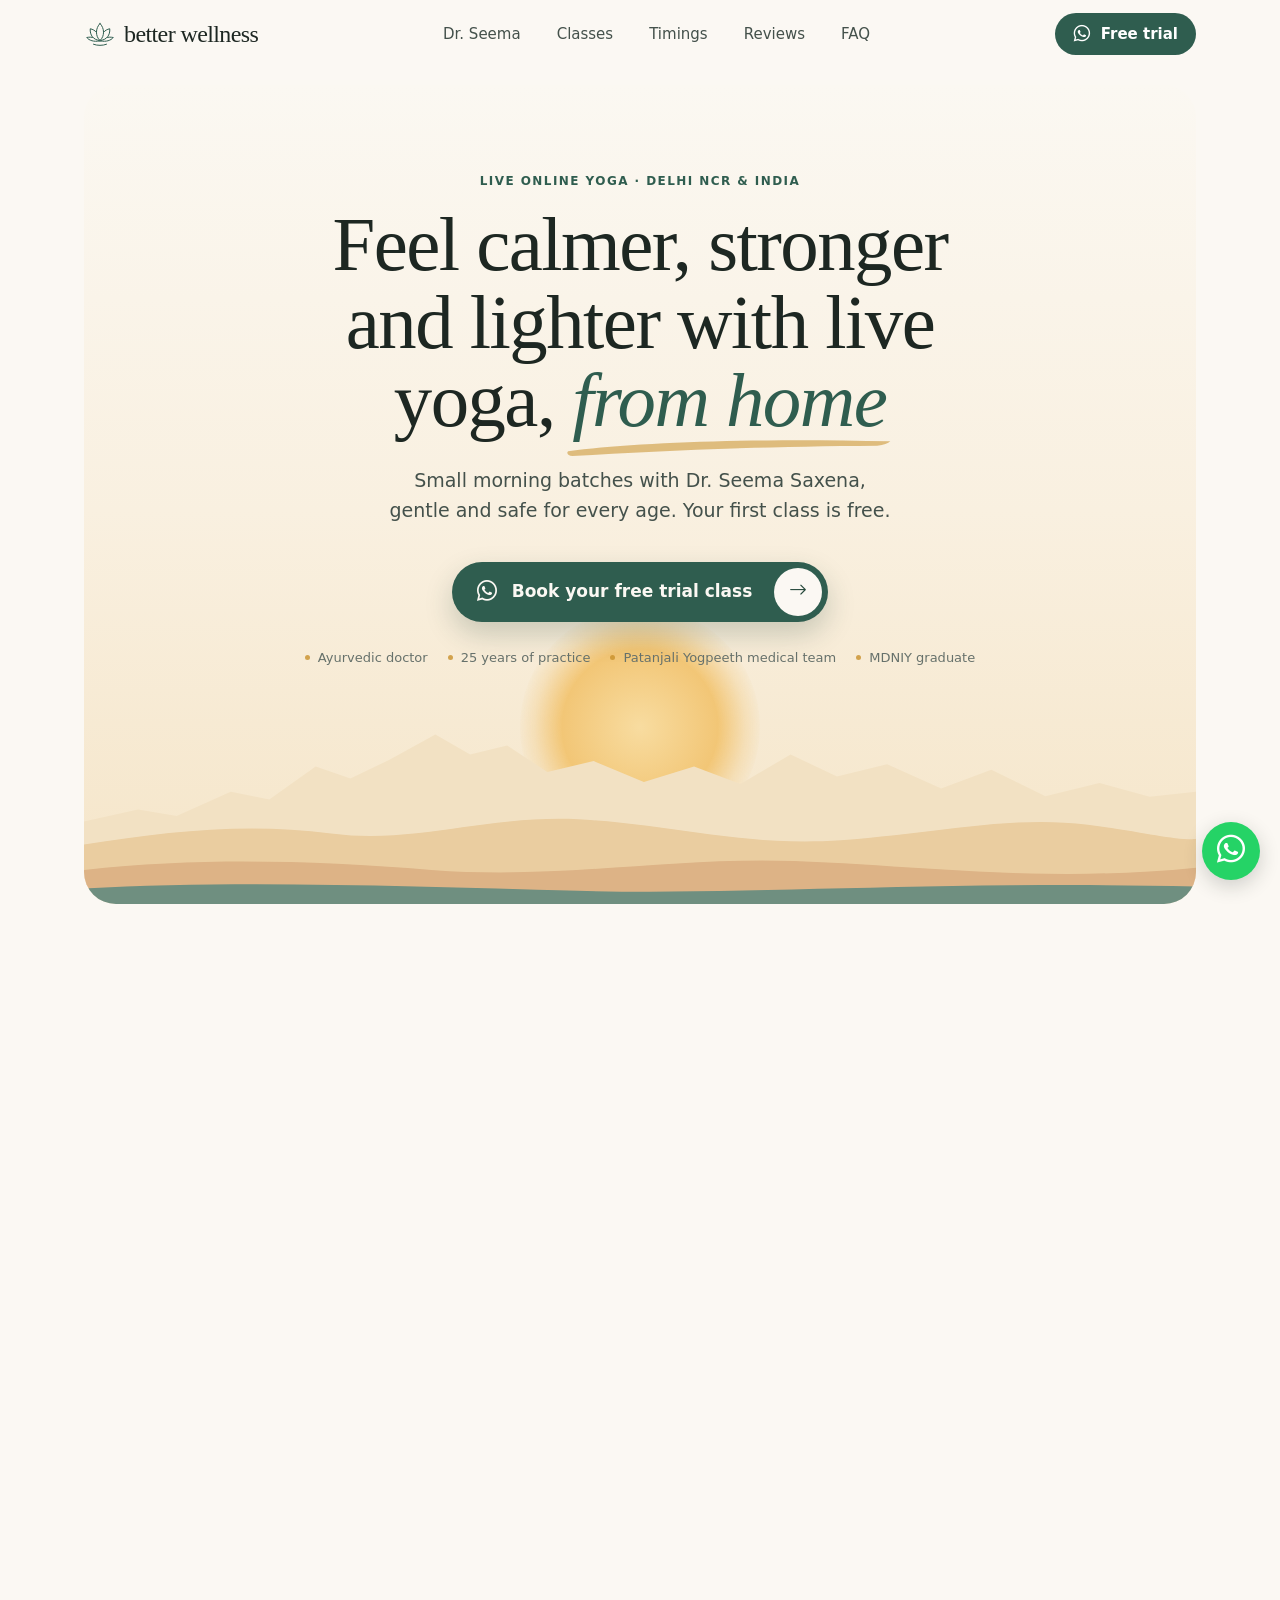
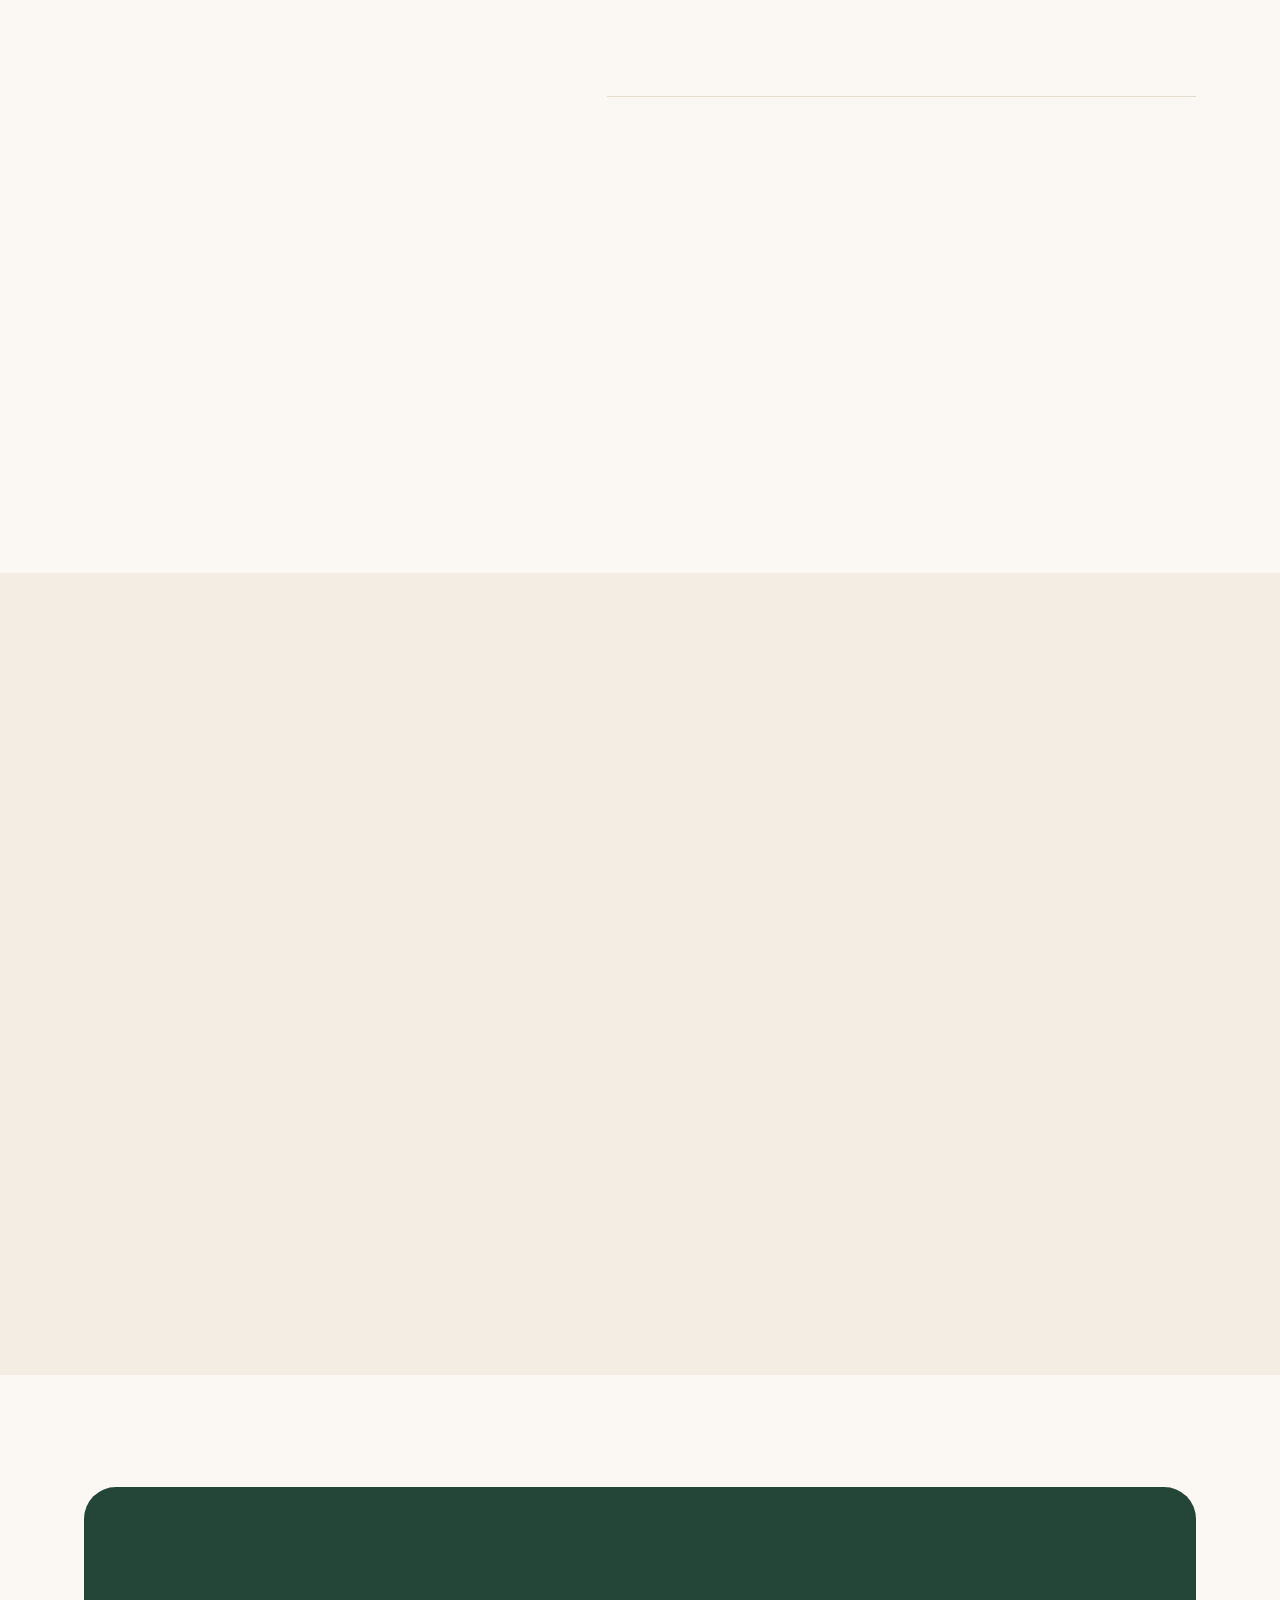
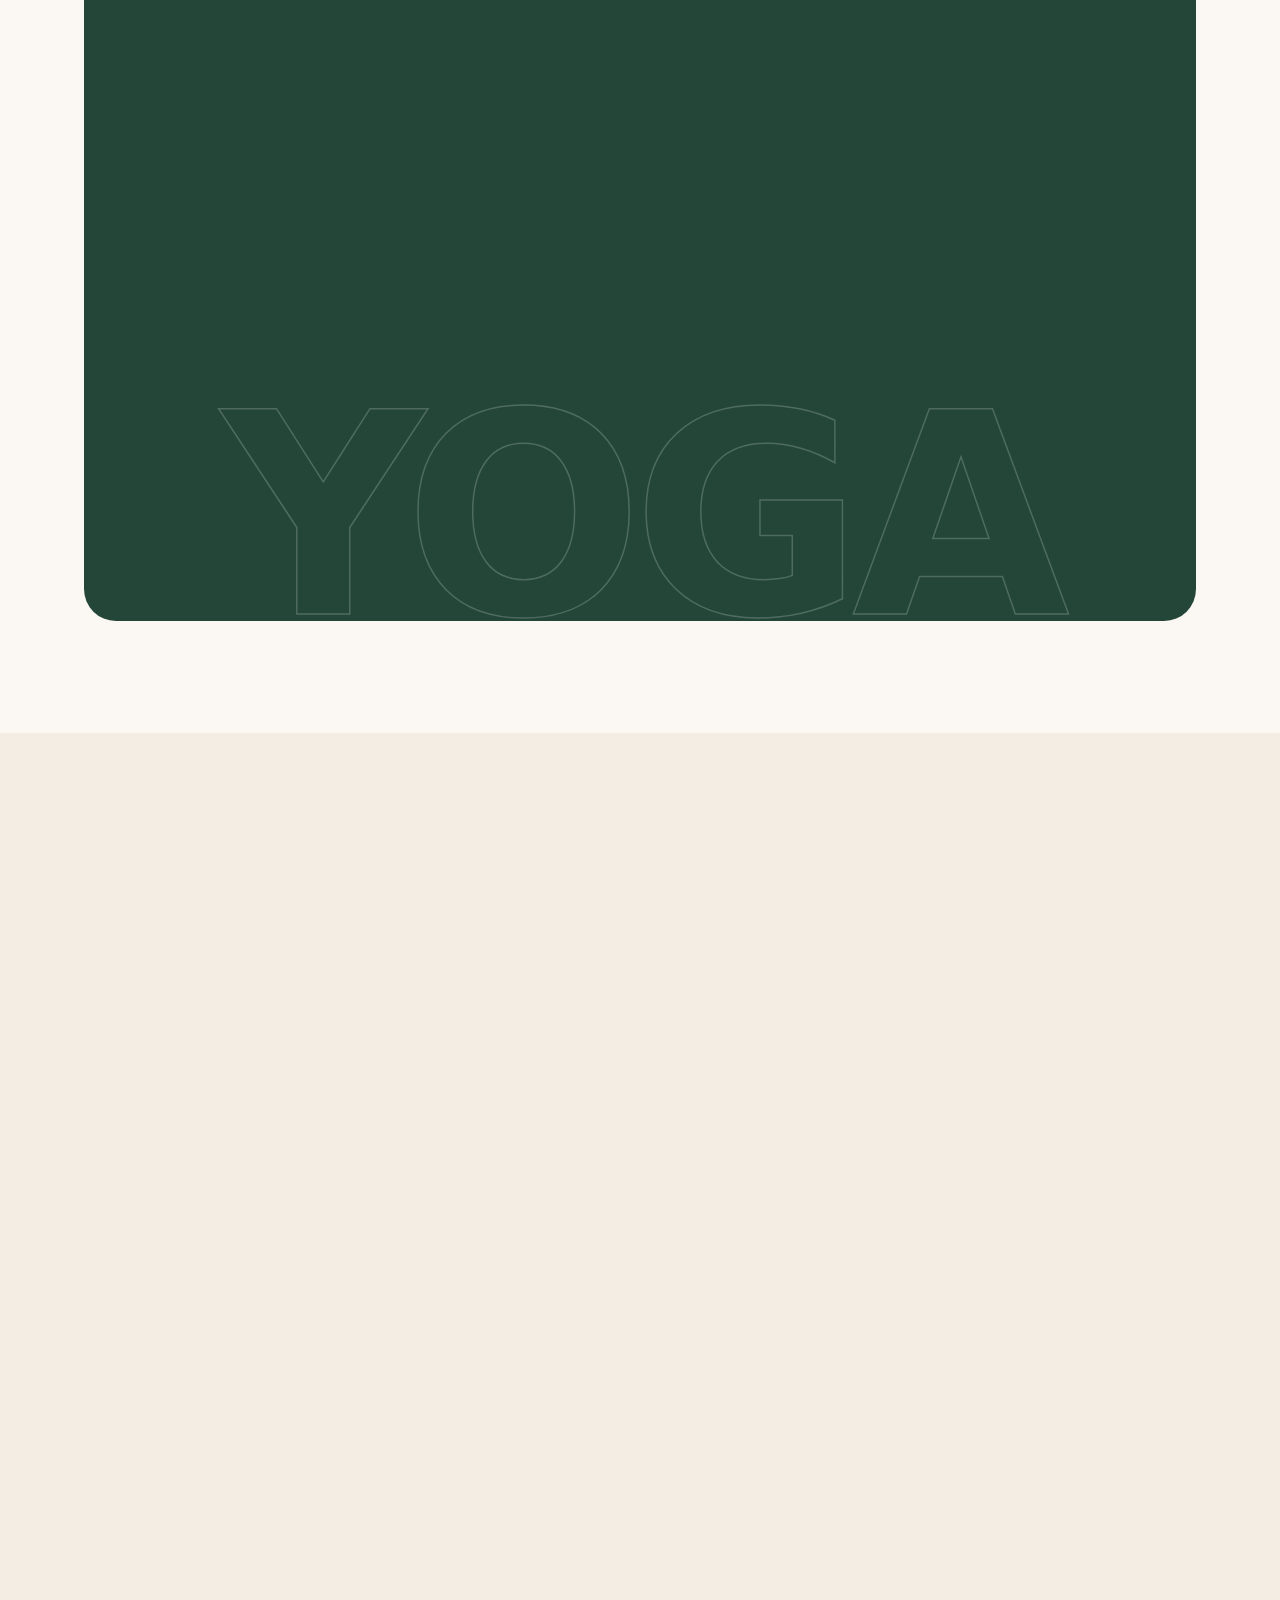
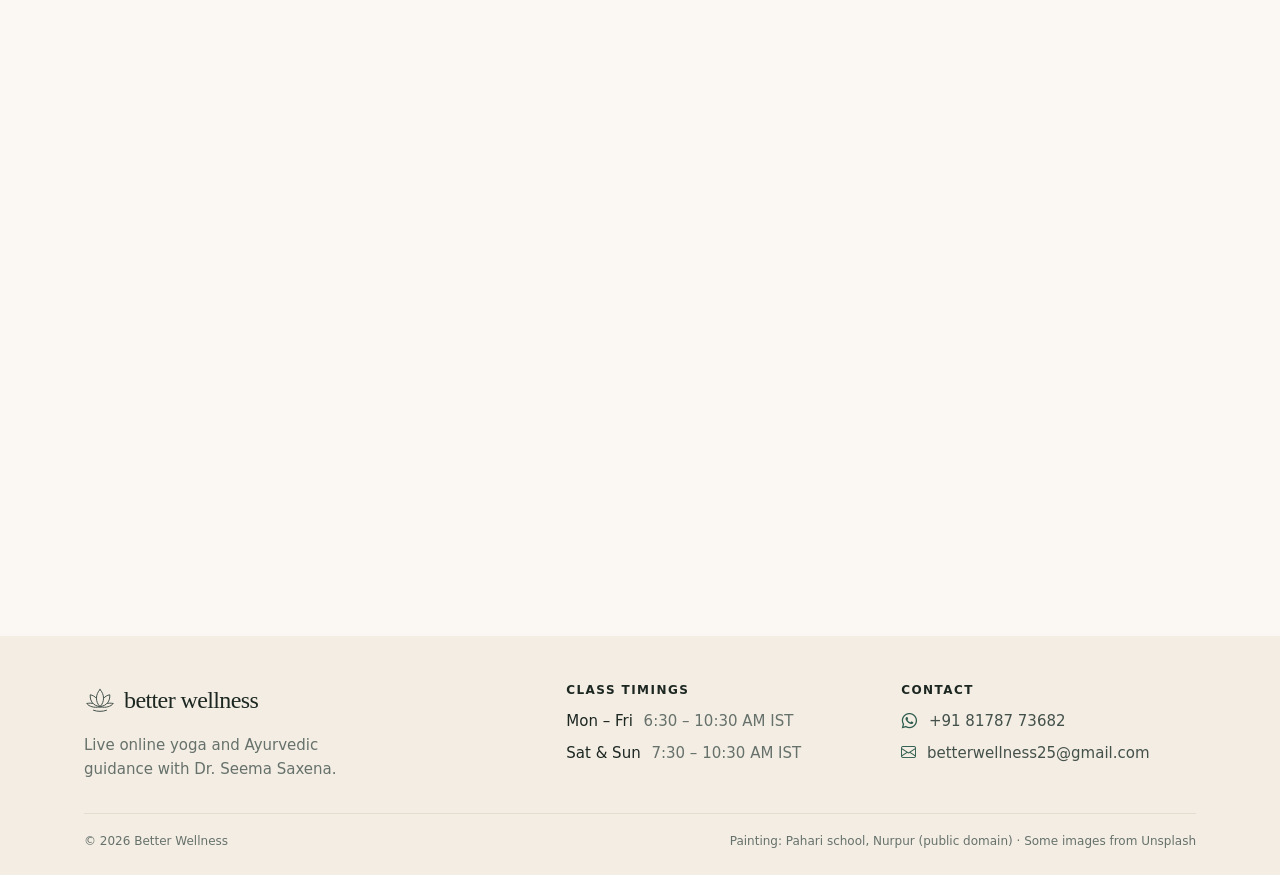
==== commit 5eab988b: "Positive hero headline with a quiet row of Dr. Seema's achievements - Headline: "Feel calmer, strong" ====
--- a/index.html
+++ b/index.html
@@ -176,14 +176,19 @@
                     <div class="hero-card">
                         <div class="hero-copy">
                             <p class="eyebrow">Live online yoga · Delhi NCR &amp; India</p>
-                            <h1>Ease pain and stress with live yoga, <em class="underlined">from home<svg viewBox="0 0 300 20" preserveAspectRatio="none" aria-hidden="true"><path d="M2 14 C 60 7, 170 3, 298 6 C 296 8, 292 9, 286 9.5 C 180 10, 90 13.5, 6 18 C 2 18, 0 15.5, 2 14 Z"/></svg></em></h1>
-                            <p class="lede">Small morning batches with Dr. Seema Saxena, an Ayurvedic doctor with 25 years of practice. Your first class is free.</p>
+                            <h1>Feel calmer, stronger and lighter with live yoga, <em class="underlined">from home<svg viewBox="0 0 300 20" preserveAspectRatio="none" aria-hidden="true"><path d="M2 14 C 60 7, 170 3, 298 6 C 296 8, 292 9, 286 9.5 C 180 10, 90 13.5, 6 18 C 2 18, 0 15.5, 2 14 Z"/></svg></em></h1>
+                            <p class="lede">Small morning batches with Dr. Seema Saxena, gentle and safe for every age. Your first class is free.</p>
                             <a class="hero-cta" href="https://wa.me/918178773682?text=Hi%20Dr.%20Seema%2C%20I%27d%20like%20to%20book%20a%20free%20trial%20yoga%20class." target="_blank" rel="noopener">
                                 <i class="bi-whatsapp" aria-hidden="true"></i>
                                 <span>Book your free trial class</span>
                                 <span class="hero-cta-arrow" aria-hidden="true"><i class="bi-arrow-right"></i></span>
                             </a>
-                            <p class="hero-byline">Former Patanjali Yogpeeth medical team · <a href="#about">Meet Dr. Seema</a></p>
+                            <ul class="hero-proof" aria-label="About Dr. Seema">
+                                <li>Ayurvedic doctor</li>
+                                <li>25 years of practice</li>
+                                <li>Patanjali Yogpeeth medical team</li>
+                                <li>MDNIY graduate</li>
+                            </ul>
                         </div>
 
                         <div class="horizon" aria-hidden="true">
--- a/css/site.css
+++ b/css/site.css
@@ -439,16 +439,31 @@
   transform: translateX(3px);
 }
 
-.hero-byline {
-  margin: 22px 0 0;
+/* Her achievements: small and quiet, each marked with a haldi dot so wrapping stays tidy */
+.hero-proof {
+  display: flex;
+  flex-wrap: wrap;
+  justify-content: center;
+  gap: 8px 20px;
+  margin: 26px auto 0;
+  max-width: 760px;
   color: var(--muted);
   font-size: var(--fs-caption);
 }
 
-.hero-byline a {
-  color: var(--ink);
-  font-weight: 600;
-  text-decoration-color: rgba(47, 93, 79, 0.35);
+.hero-proof li {
+  display: inline-flex;
+  align-items: center;
+}
+
+.hero-proof li::before {
+  content: "";
+  width: 5px;
+  height: 5px;
+  margin-right: 8px;
+  border-radius: 50%;
+  background: var(--haldi);
+  opacity: 0.8;
 }
 
 /* The horizon: a rising sun behind four ridges in the brand's warm tones */
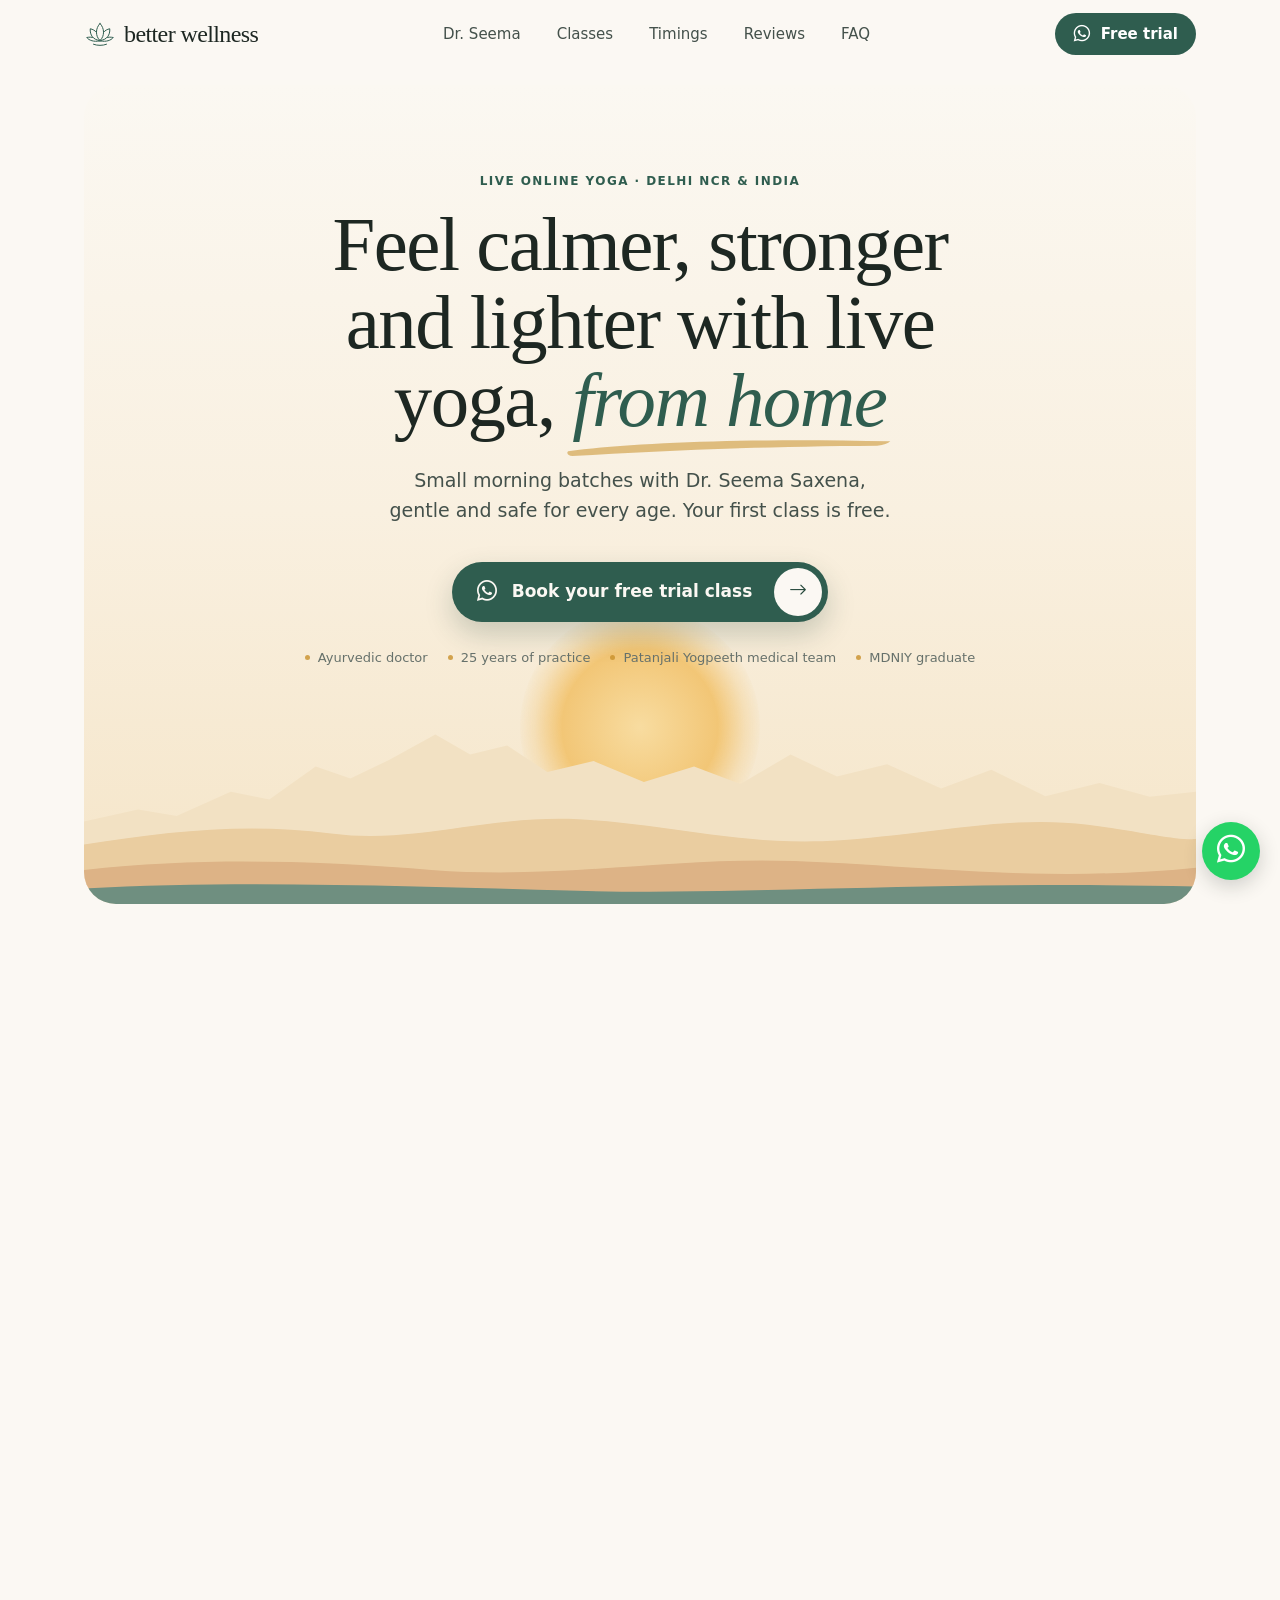
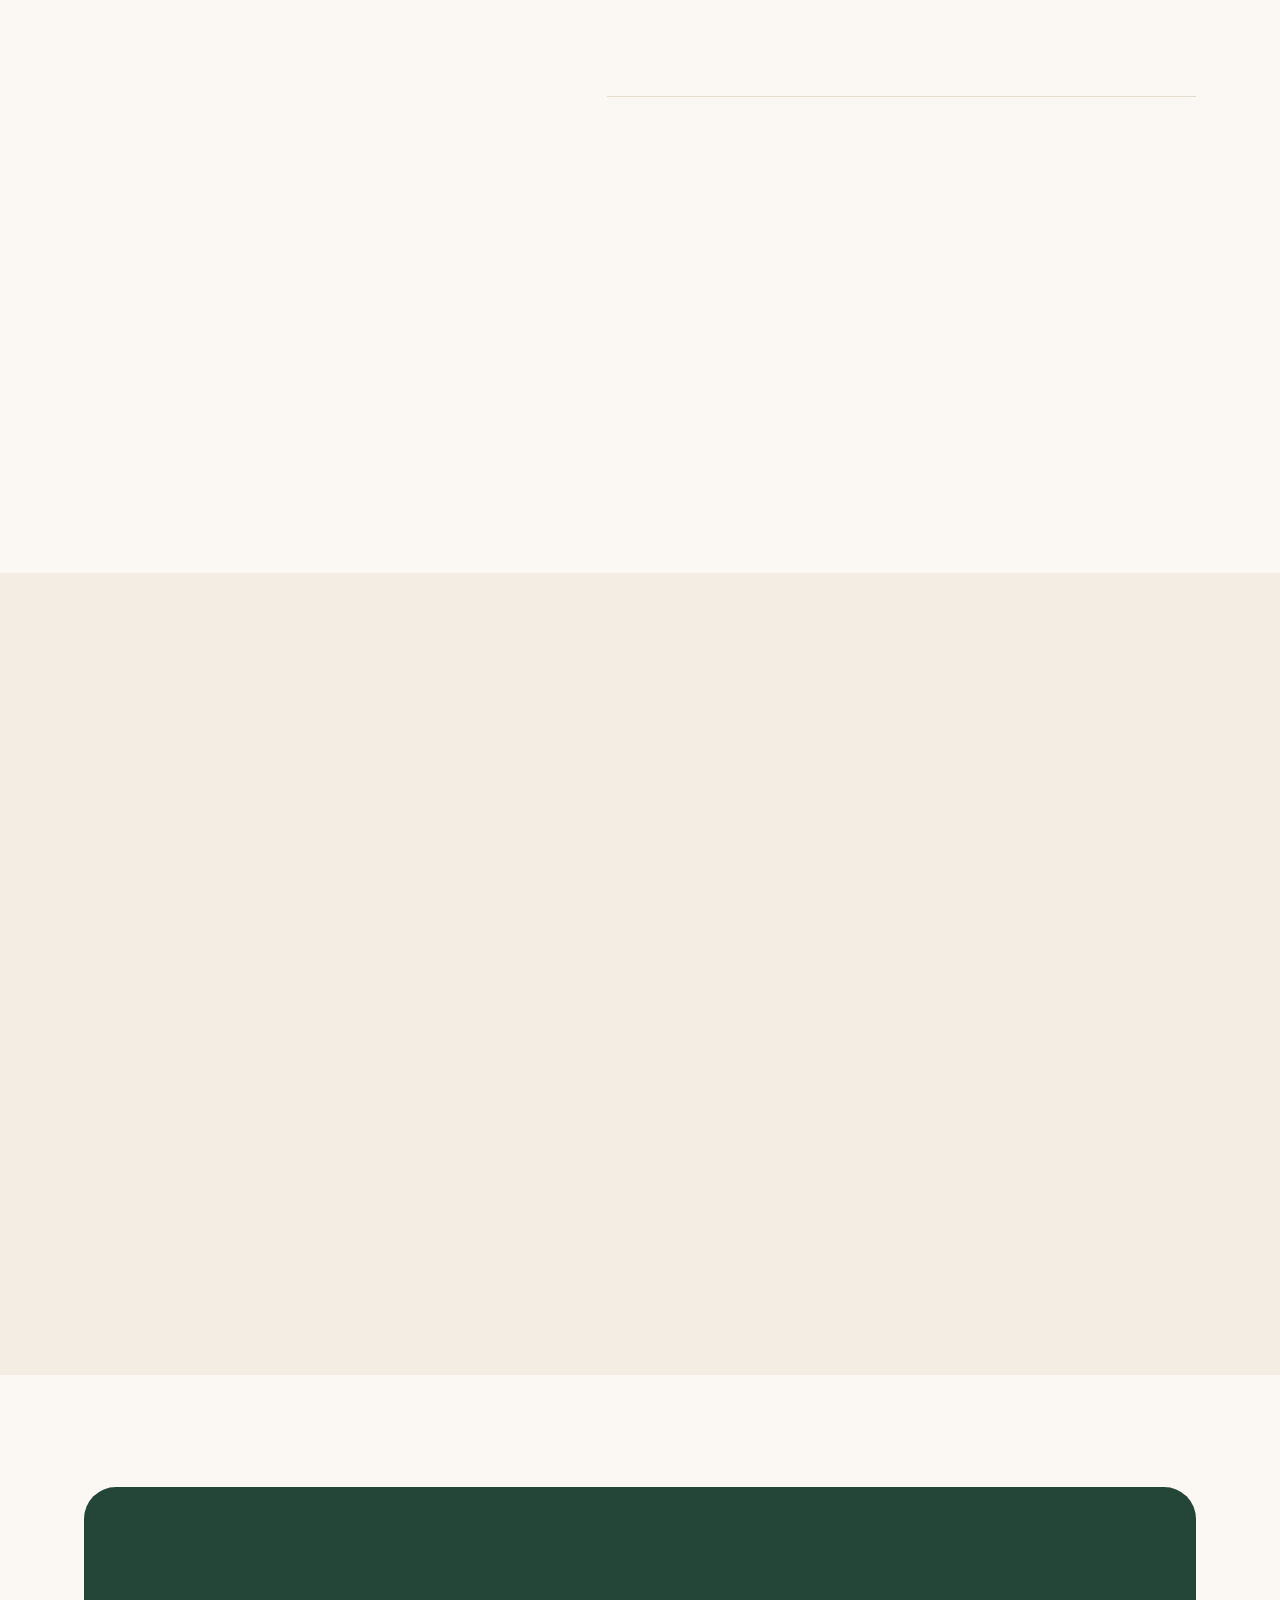
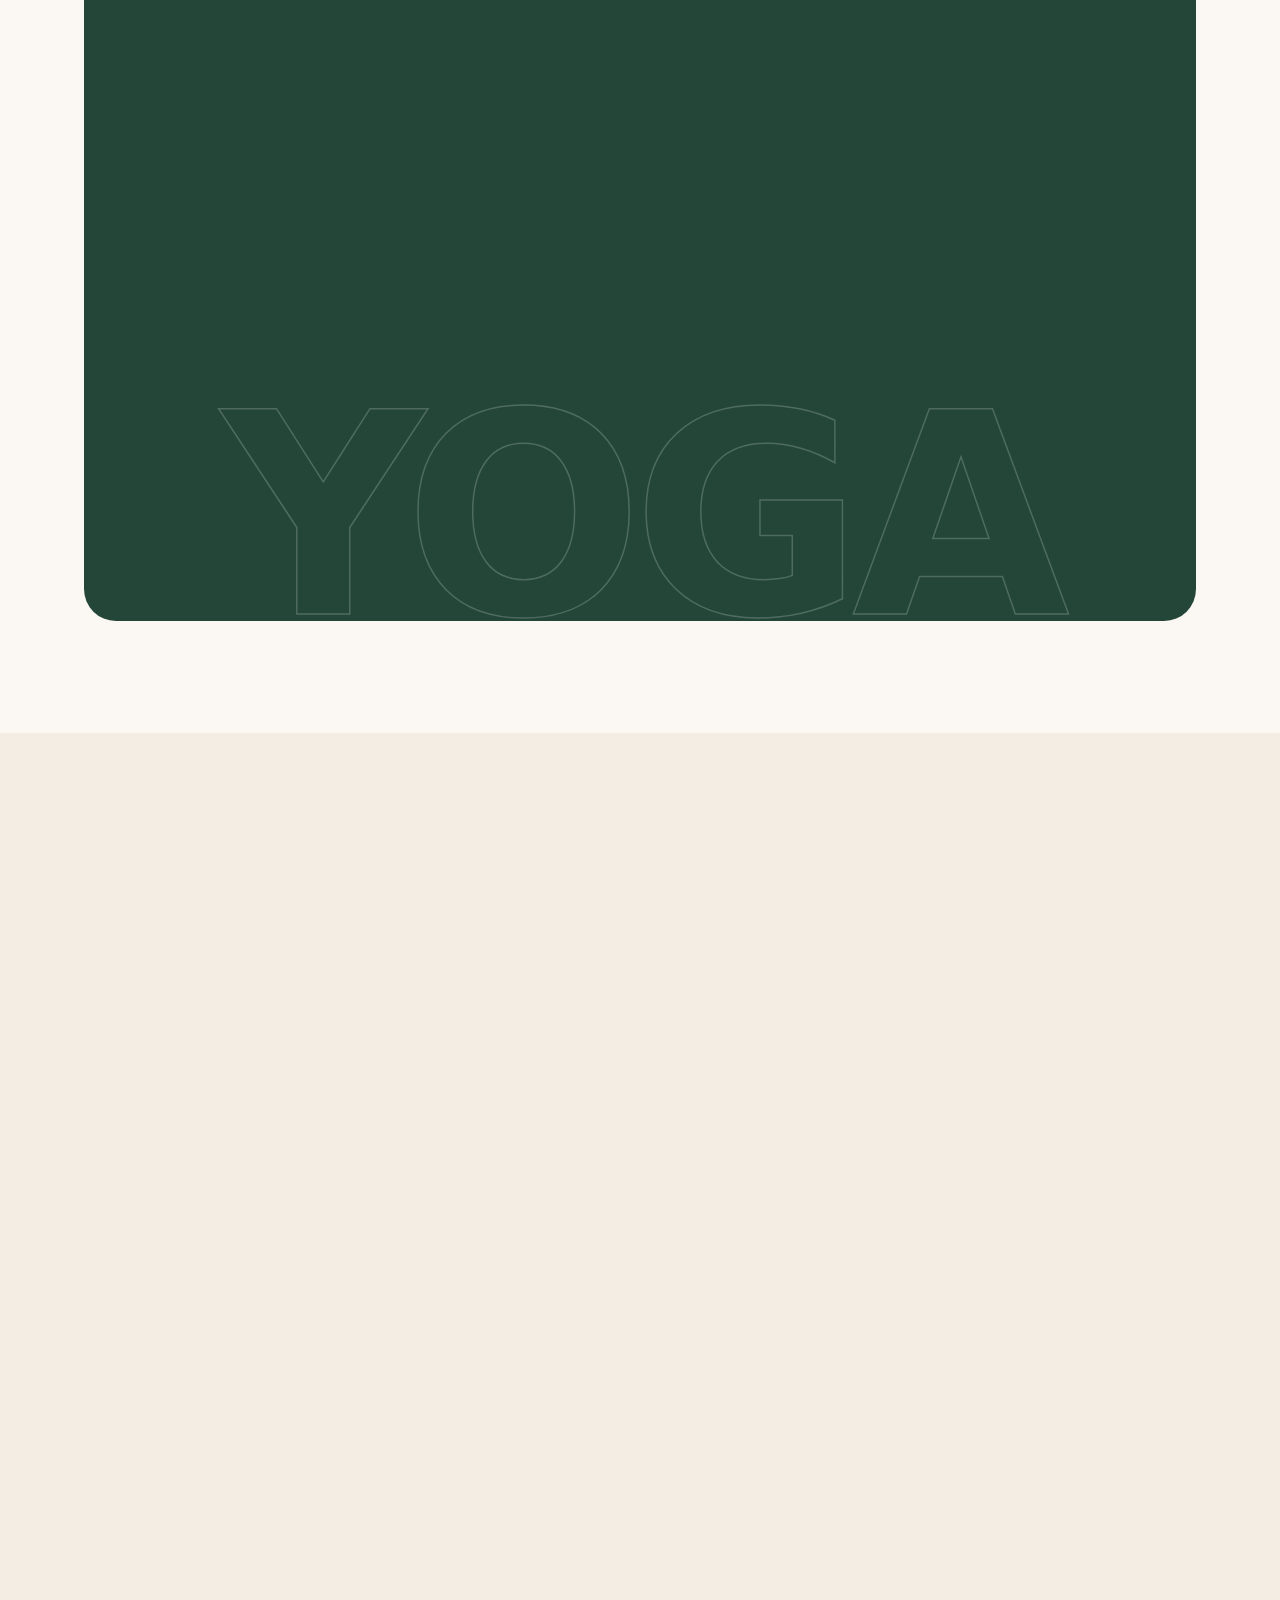
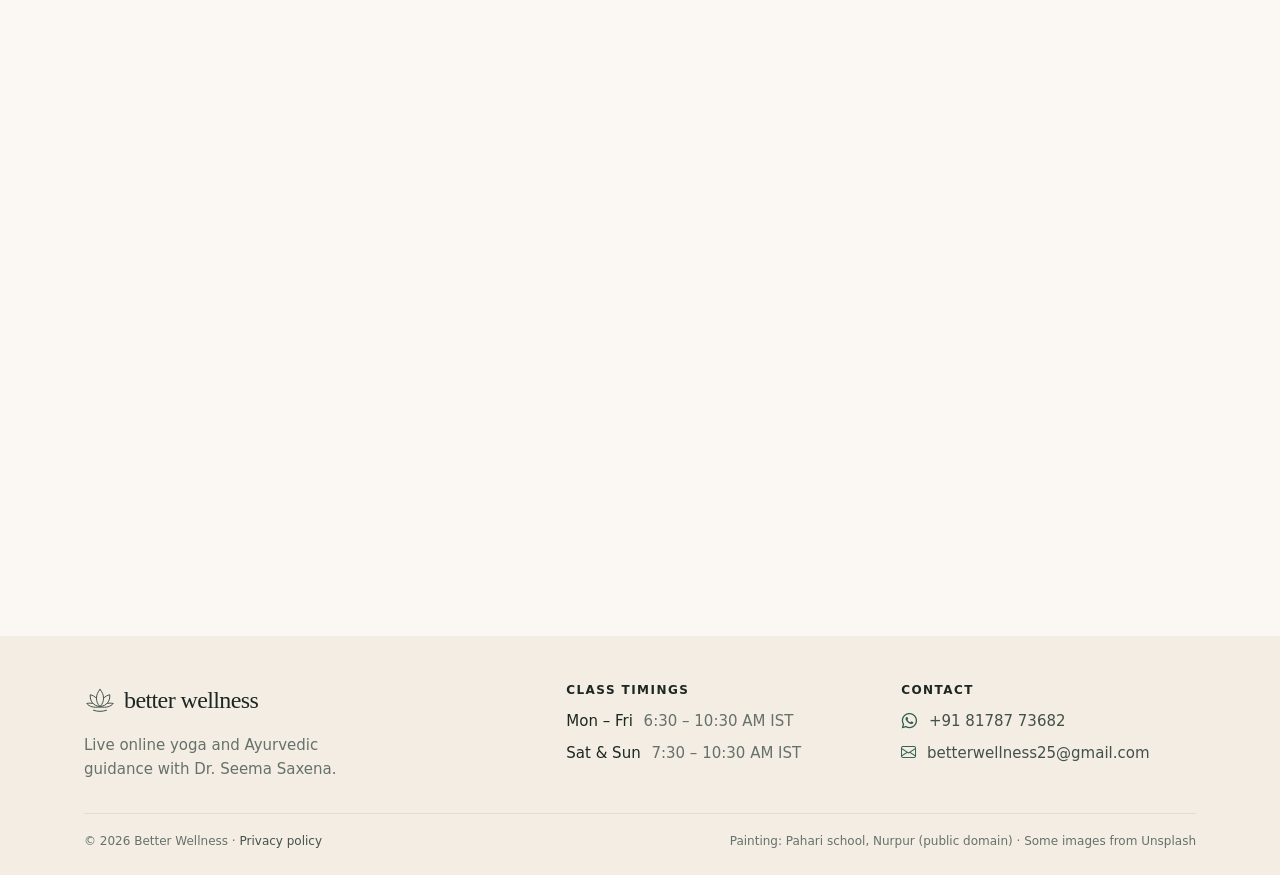
==== commit 7ba0b814: "Privacy policy page and a dormant Google Ads conversion tag - privacy.html: plain-language policy co" ====
--- a/index.html
+++ b/index.html
@@ -3,7 +3,7 @@
     <head>
         <meta charset="utf-8">
         <meta name="viewport" content="width=device-width, initial-scale=1">
-        <meta http-equiv="Content-Security-Policy" content="default-src 'self'; style-src 'self' https://fonts.googleapis.com; font-src 'self' https://fonts.gstatic.com; img-src 'self' data:; script-src 'self'; object-src 'none'; base-uri 'self'; form-action 'none'">
+        <meta http-equiv="Content-Security-Policy" content="default-src 'self'; style-src 'self' https://fonts.googleapis.com; font-src 'self' https://fonts.gstatic.com; img-src 'self' data: https://www.googletagmanager.com https://googleads.g.doubleclick.net https://www.google.com https://www.google.co.in; script-src 'self' https://www.googletagmanager.com https://www.googleadservices.com https://googleads.g.doubleclick.net https://www.google.com; connect-src 'self' https://www.googletagmanager.com https://www.google.com https://googleads.g.doubleclick.net https://pagead2.googlesyndication.com; frame-src https://td.doubleclick.net https://www.googletagmanager.com; object-src 'none'; base-uri 'self'; form-action 'none'">
         <meta name="referrer" content="strict-origin-when-cross-origin">
         <meta name="google-site-verification" content="fwdaEXdY_R1vgWOWKHq35KhdiGbAEZY68K1AI_NjMUM" />
 
@@ -139,6 +139,7 @@
         <link rel="preconnect" href="https://fonts.gstatic.com" crossorigin>
         <link href="https://fonts.googleapis.com/css2?family=Newsreader:ital,opsz,wght@0,6..72,400;0,6..72,500;1,6..72,400&family=Plus+Jakarta+Sans:wght@400;500;600;700&family=Tiro+Devanagari+Hindi&family=Mukta:wght@500;600&display=swap" rel="stylesheet">
                 <script src="js/site.js"></script>
+        <script src="js/ads.js" defer></script>
         <link href="css/bootstrap-icons.css" rel="stylesheet">
         <link href="css/site.css" rel="stylesheet">
     </head>
@@ -517,7 +518,7 @@
                 </div>
 
                 <div class="footer-base">
-                    <p>© 2026 Better Wellness</p>
+                    <p>© 2026 Better Wellness · <a href="privacy.html">Privacy policy</a></p>
                     <p>Painting: Pahari school, Nurpur (public domain) · Some images from Unsplash</p>
                 </div>
             </div>
--- a/css/site.css
+++ b/css/site.css
@@ -1385,6 +1385,45 @@
   margin: 0;
 }
 
+/* ---------- Legal pages ---------- */
+
+.legal {
+  max-width: 760px;
+  padding-top: 72px;
+  padding-bottom: var(--section-y);
+}
+
+.legal h1 {
+  margin-bottom: 20px;
+  font-size: var(--fs-h2);
+}
+
+.legal-lead {
+  margin-bottom: 40px;
+  color: var(--ink);
+  font-family: var(--serif);
+  font-size: var(--fs-serif-sm);
+  line-height: 1.5;
+}
+
+.legal h2 {
+  margin: 40px 0 10px;
+  font-family: var(--sans);
+  font-size: var(--fs-h3);
+  font-weight: 600;
+  letter-spacing: 0;
+}
+
+.legal p {
+  color: var(--ink-2);
+}
+
+.footer-base a {
+  color: inherit;
+  text-decoration: underline;
+  text-decoration-color: rgba(102, 113, 107, 0.4);
+}
+
 /* ---------- Floating WhatsApp ---------- */
 
 .whatsapp-float {
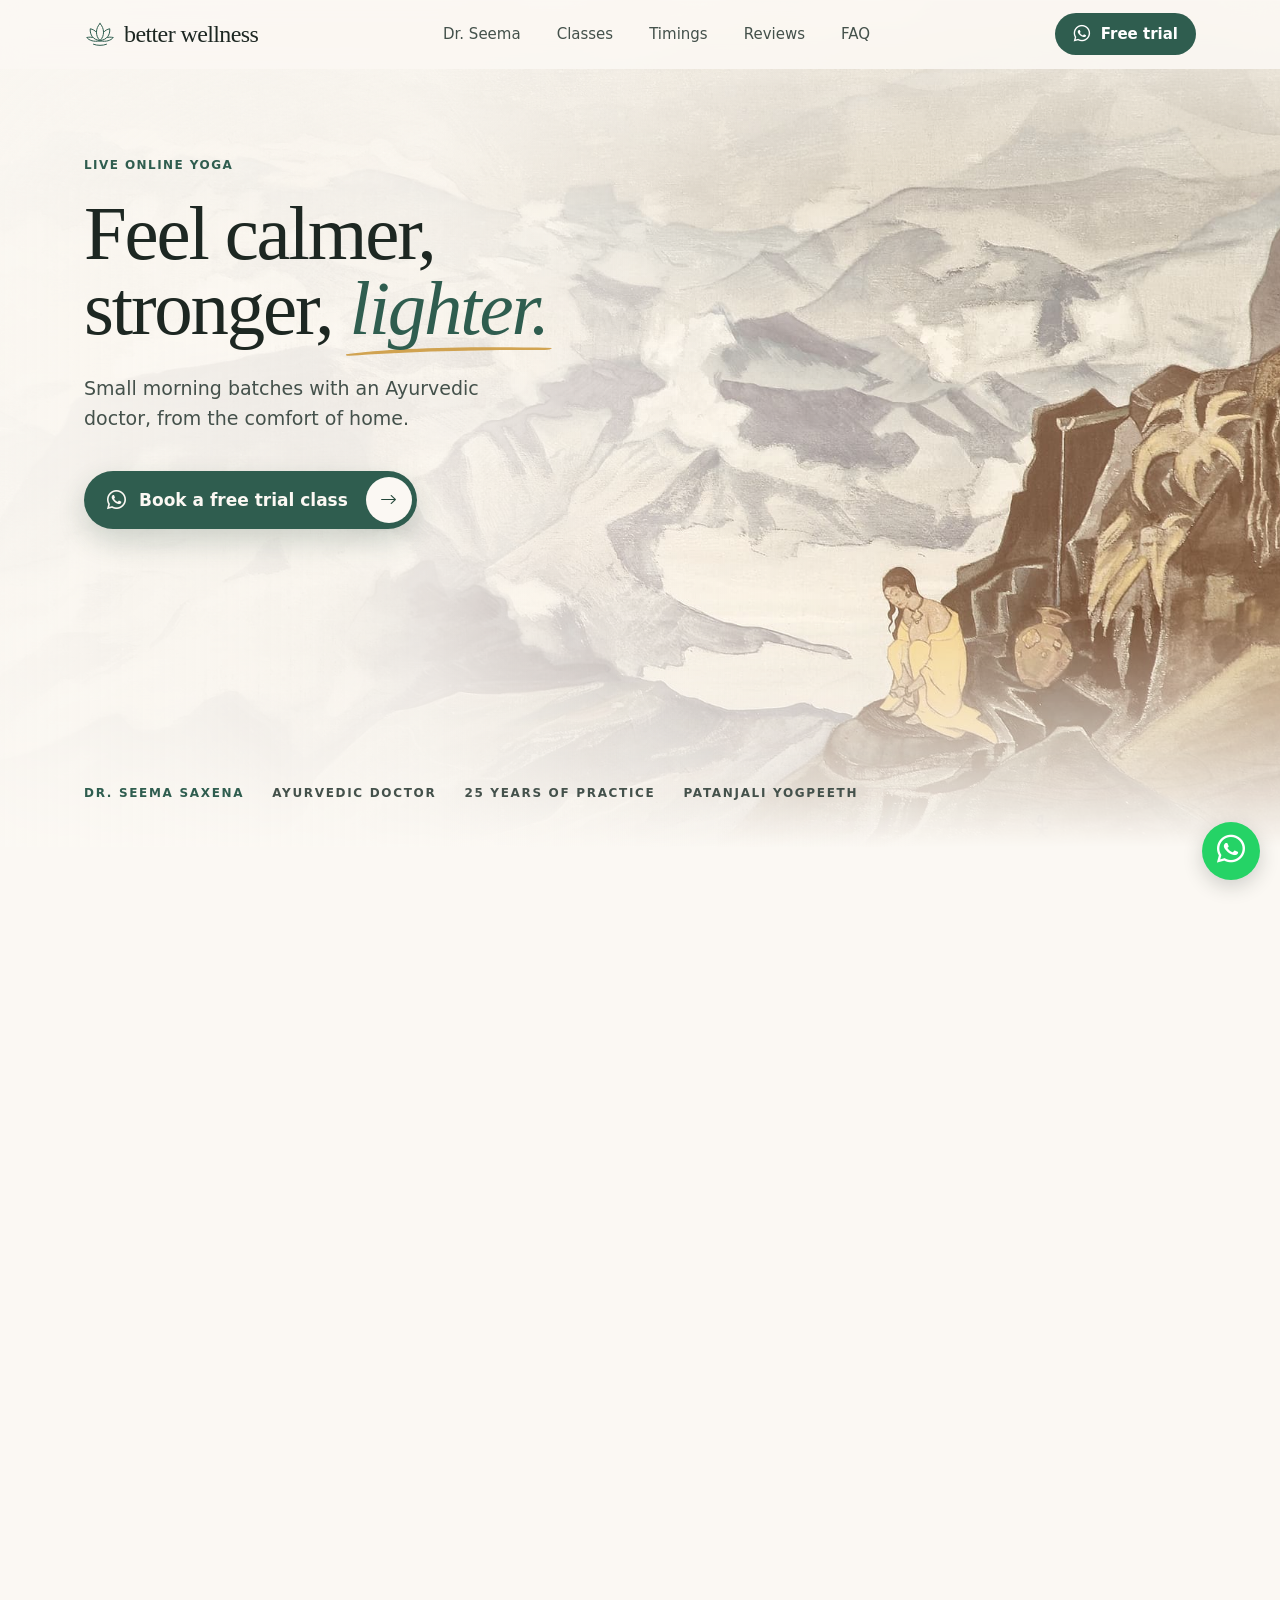
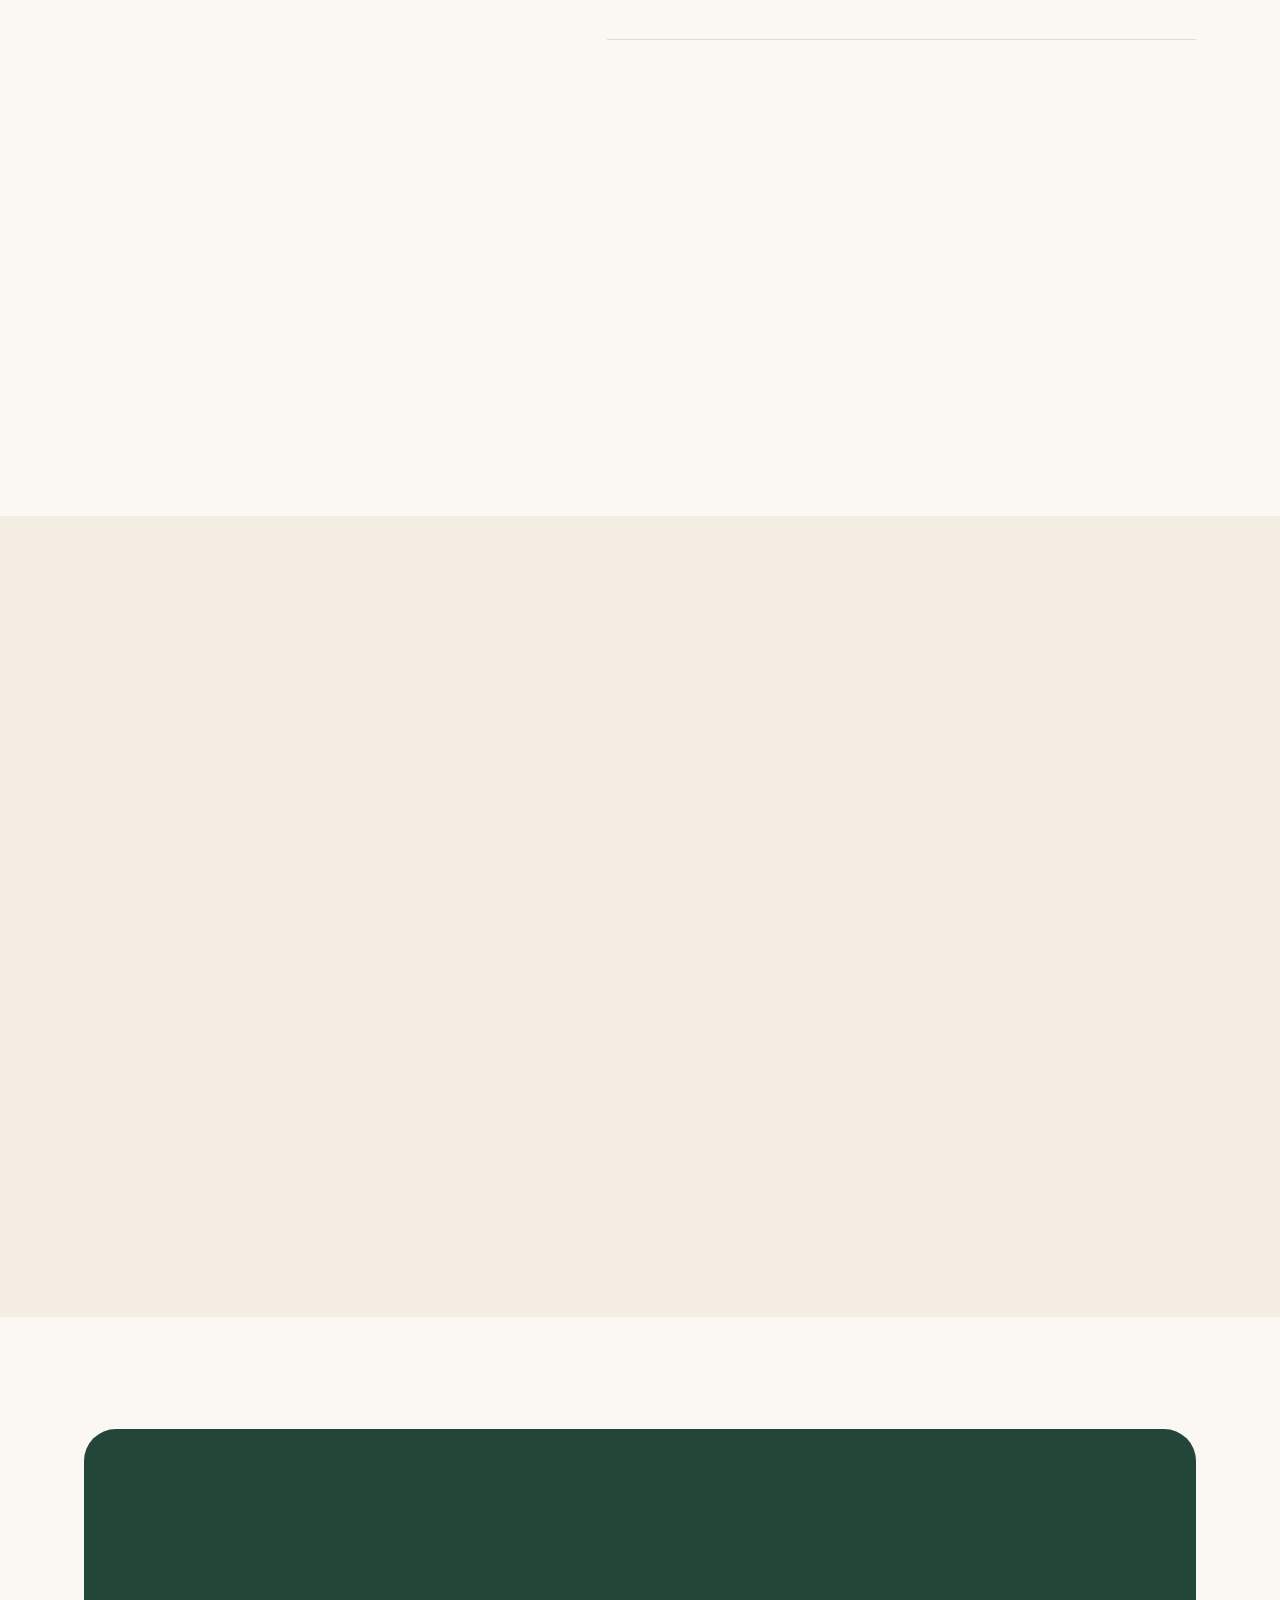
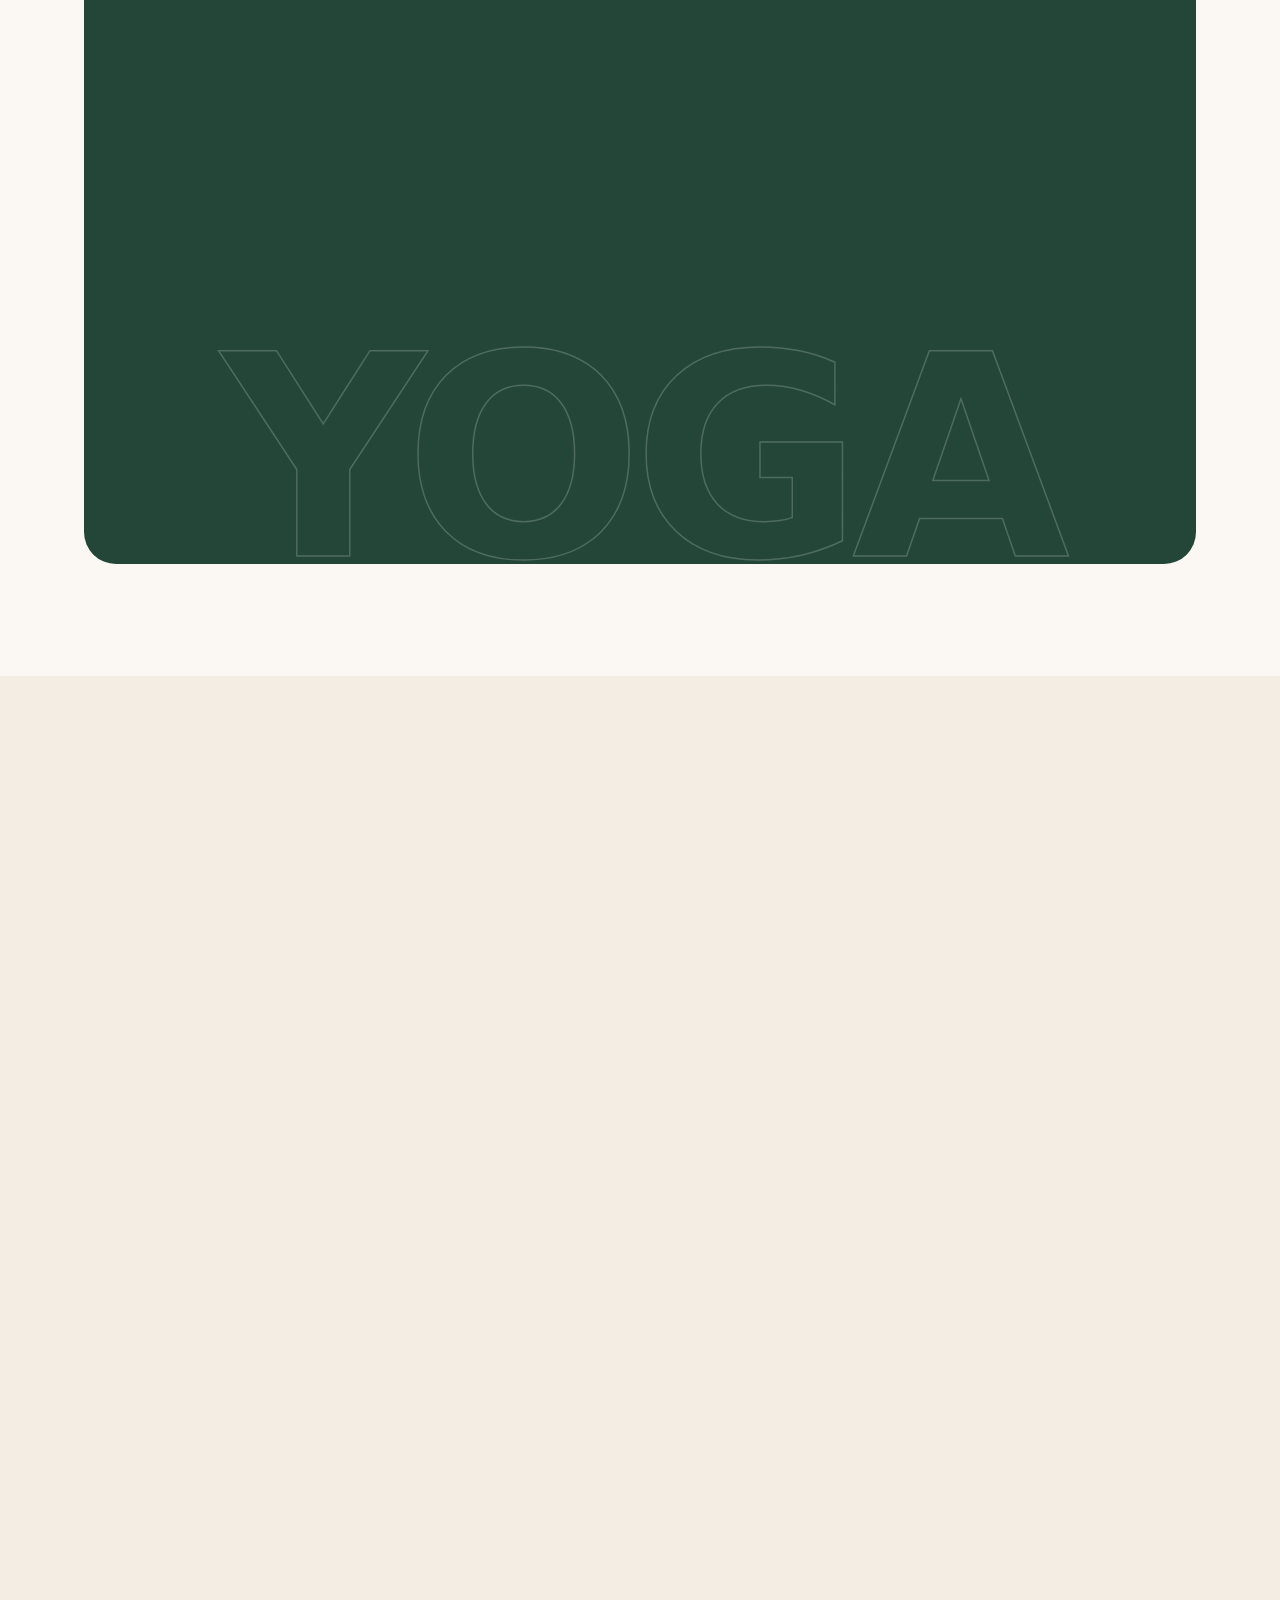
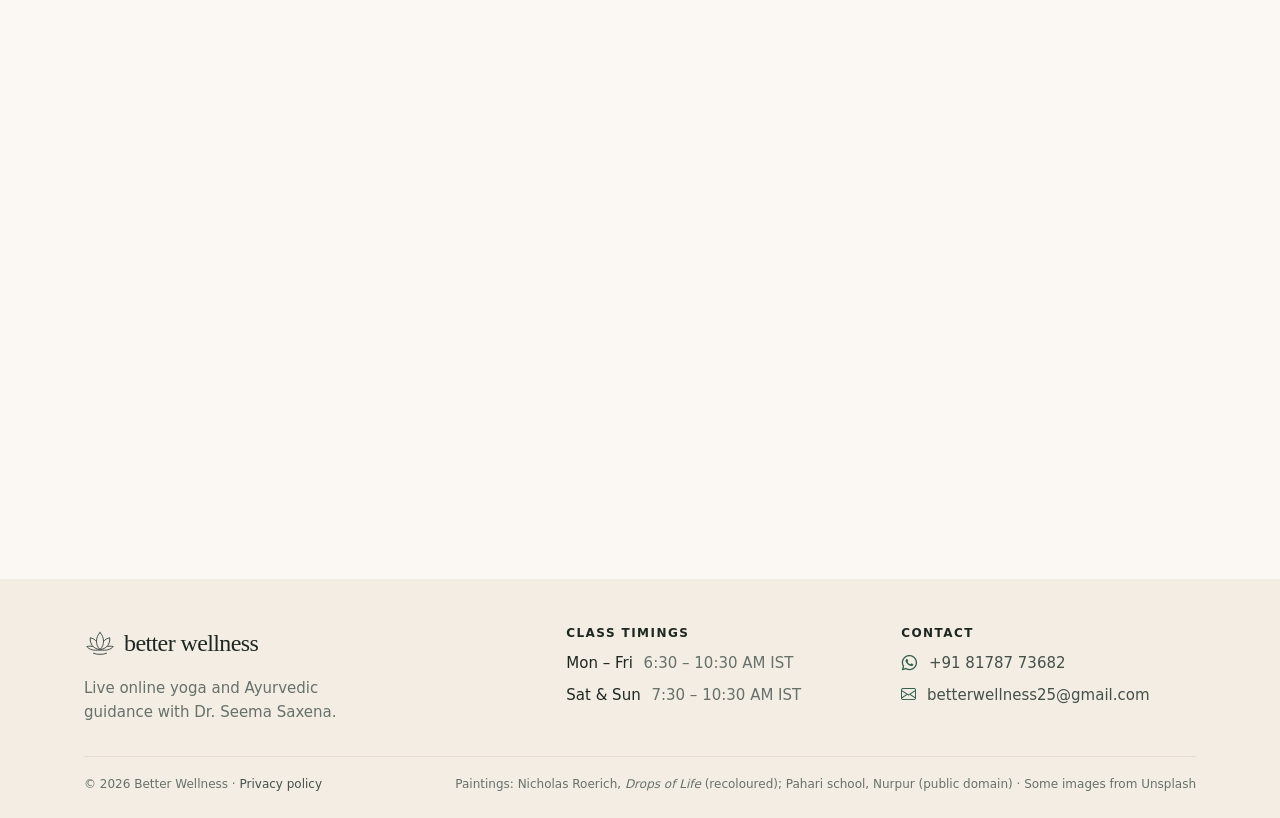
==== commit 4d2d16ea: "Full-bleed painterly hero with a finer underline and quiet labels - Hero is now one edge-to-edge sce" ====
--- a/index.html
+++ b/index.html
@@ -140,6 +140,7 @@
         <link href="https://fonts.googleapis.com/css2?family=Newsreader:ital,opsz,wght@0,6..72,400;0,6..72,500;1,6..72,400&family=Plus+Jakarta+Sans:wght@400;500;600;700&family=Tiro+Devanagari+Hindi&family=Mukta:wght@500;600&display=swap" rel="stylesheet">
                 <script src="js/site.js"></script>
         <script src="js/ads.js" defer></script>
+        <link rel="preload" as="image" href="images/site/hero-drops-of-life.jpg">
         <link href="css/bootstrap-icons.css" rel="stylesheet">
         <link href="css/site.css" rel="stylesheet">
     </head>
@@ -173,33 +174,28 @@
 
             <!-- HERO -->
             <section class="hero" id="top">
-                <div class="container">
-                    <div class="hero-card">
-                        <div class="hero-copy">
-                            <p class="eyebrow">Live online yoga · Delhi NCR &amp; India</p>
-                            <h1>Feel calmer, stronger and lighter with live yoga, <em class="underlined">from home<svg viewBox="0 0 300 20" preserveAspectRatio="none" aria-hidden="true"><path d="M2 14 C 60 7, 170 3, 298 6 C 296 8, 292 9, 286 9.5 C 180 10, 90 13.5, 6 18 C 2 18, 0 15.5, 2 14 Z"/></svg></em></h1>
-                            <p class="lede">Small morning batches with Dr. Seema Saxena, gentle and safe for every age. Your first class is free.</p>
-                            <a class="hero-cta" href="https://wa.me/918178773682?text=Hi%20Dr.%20Seema%2C%20I%27d%20like%20to%20book%20a%20free%20trial%20yoga%20class." target="_blank" rel="noopener">
-                                <i class="bi-whatsapp" aria-hidden="true"></i>
-                                <span>Book your free trial class</span>
-                                <span class="hero-cta-arrow" aria-hidden="true"><i class="bi-arrow-right"></i></span>
-                            </a>
-                            <ul class="hero-proof" aria-label="About Dr. Seema">
-                                <li>Ayurvedic doctor</li>
-                                <li>25 years of practice</li>
-                                <li>Patanjali Yogpeeth medical team</li>
-                                <li>MDNIY graduate</li>
-                            </ul>
-                        </div>
-
-                        <div class="horizon" aria-hidden="true">
-                            <div class="sun"></div>
-                            <svg class="ridge ridge-far" viewBox="0 0 1440 400" preserveAspectRatio="none"><path d="M0 250 L70 228 L120 240 L190 196 L240 210 L300 150 L345 172 L395 138 L455 92 L500 128 L548 112 L600 160 L660 140 L725 178 L790 150 L850 182 L915 128 L975 168 L1040 146 L1110 190 L1175 156 L1245 204 L1315 180 L1380 205 L1440 196 L1440 400 L0 400 Z"/></svg>
-                            <svg class="ridge ridge-mid" viewBox="0 0 1440 400" preserveAspectRatio="none"><path d="M0 292 C110 268 210 252 320 272 C430 292 520 238 640 246 C760 254 850 296 980 284 C1100 272 1200 238 1300 256 C1370 268 1410 284 1440 282 L1440 400 L0 400 Z"/></svg>
-                            <svg class="ridge ridge-near" viewBox="0 0 1440 400" preserveAspectRatio="none"><path d="M0 338 C160 314 300 322 450 338 C620 356 760 314 920 322 C1080 330 1240 362 1440 334 L1440 400 L0 400 Z"/></svg>
-                            <svg class="ridge ridge-front" viewBox="0 0 1440 400" preserveAspectRatio="none"><path d="M0 372 C200 356 420 368 640 376 C860 384 1100 358 1440 368 L1440 400 L0 400 Z"/></svg>
-                        </div>
-                    </div>
+                <img class="hero-art" src="images/site/hero-drops-of-life.jpg" width="1800" height="1131" alt="" fetchpriority="high">
+
+                <div class="container hero-inner">
+                    <div class="hero-copy">
+                        <p class="eyebrow">Live online yoga</p>
+                        <h1>Feel calmer, stronger, <em class="underlined">lighter.<svg viewBox="0 0 300 24" preserveAspectRatio="none" aria-hidden="true"><path d="M3 17 C 60 10.5, 170 7, 297 9.5 C 295.5 11, 292 11.8, 287 12 C 182 11.4, 84 14.2, 8 19 C 4.5 19.3, 2 18.4, 3 17 Z"/></svg></em></h1>
+                        <p class="lede">Small morning batches with an Ayurvedic doctor, from the comfort of home.</p>
+                        <a class="hero-cta" href="https://wa.me/918178773682?text=Hi%20Dr.%20Seema%2C%20I%27d%20like%20to%20book%20a%20free%20trial%20yoga%20class." target="_blank" rel="noopener">
+                            <i class="bi-whatsapp" aria-hidden="true"></i>
+                            <span>Book a free trial class</span>
+                            <span class="hero-cta-arrow" aria-hidden="true"><i class="bi-arrow-right"></i></span>
+                        </a>
+                    </div>
+                </div>
+
+                <div class="container hero-labels">
+                    <ul aria-label="About Dr. Seema">
+                        <li>Dr. Seema Saxena</li>
+                        <li>Ayurvedic doctor</li>
+                        <li>25 years of practice</li>
+                        <li>Patanjali Yogpeeth</li>
+                    </ul>
                 </div>
             </section>
 
@@ -519,7 +515,7 @@
 
                 <div class="footer-base">
                     <p>© 2026 Better Wellness · <a href="privacy.html">Privacy policy</a></p>
-                    <p>Painting: Pahari school, Nurpur (public domain) · Some images from Unsplash</p>
+                    <p>Paintings: Nicholas Roerich, <i>Drops of Life</i> (recoloured); Pahari school, Nurpur (public domain) · Some images from Unsplash</p>
                 </div>
             </div>
         </footer>
--- a/css/site.css
+++ b/css/site.css
@@ -354,52 +354,76 @@
 
 /* ---------- Hero ---------- */
 
+/* Edge to edge, under the translucent header, fading into the page below */
 .hero {
-  padding: 16px 0 var(--section-y);
-}
-
-/* Sunrise over the Himalaya: one message, one action */
-.hero-card {
   position: relative;
   isolation: isolate;
   overflow: hidden;
   display: flex;
   flex-direction: column;
-  align-items: center;
-  min-height: min(88vh, 780px);
-  padding: 88px 24px 0;
-  border-radius: var(--radius-xl);
-  background: linear-gradient(180deg, #FBF8F2 0%, #F9F0E0 52%, #F5E5C8 100%);
-  text-align: center;
+  justify-content: space-between;
+  min-height: min(94vh, 880px);
+  margin-top: calc(var(--header-h) * -1);
+  padding: calc(var(--header-h) + 88px) 0 44px;
+}
+
+.hero-art {
+  position: absolute;
+  inset: 0;
+  z-index: -2;
+  width: 100%;
+  height: 100%;
+  object-fit: cover;
+  object-position: 62% 58%;
+  -webkit-mask-image: linear-gradient(180deg, #000 0%, #000 72%, transparent 100%);
+  mask-image: linear-gradient(180deg, #000 0%, #000 72%, transparent 100%);
+  /* Parallax: pointer (x) and scroll (y), set by site.js */
+  translate: calc(var(--hero-px, 0) * -10px) calc(var(--hero-scroll, 0) * 0.12px);
+  transition: translate 0.8s cubic-bezier(0.2, 0.7, 0.2, 1);
+}
+
+/* A paper wash on the left keeps the words calm and readable */
+.hero::before {
+  content: "";
+  position: absolute;
+  inset: 0;
+  z-index: -1;
+  background:
+    linear-gradient(90deg, rgba(251, 248, 243, 0.94) 0%, rgba(251, 248, 243, 0.78) 34%, rgba(251, 248, 243, 0.2) 58%, rgba(251, 248, 243, 0) 72%),
+    linear-gradient(180deg, rgba(251, 248, 243, 0.7) 0%, rgba(251, 248, 243, 0) 22%);
 }
 
 .hero-copy {
-  position: relative;
-  z-index: 2;
-  max-width: 820px;
+  max-width: 600px;
+}
+
+.hero-copy .eyebrow {
+  margin-bottom: 22px;
 }
 
 .hero-copy h1 {
-  font-size: clamp(46px, 6vw, 80px);
+  font-size: clamp(48px, 6vw, 84px);
+  line-height: 0.98;
+  letter-spacing: -0.028em;
 }
 
 .hero .lede {
-  max-width: 520px;
-  margin: 24px auto 36px;
-  text-wrap: balance;
+  max-width: 420px;
+  margin: 28px 0 38px;
   color: var(--ink-2);
   font-size: var(--fs-lead);
+  line-height: 1.55;
 }
 
 .hero-cta {
   display: inline-flex;
   align-items: center;
-  gap: 14px;
-  min-height: 60px;
-  padding: 6px 6px 6px 24px;
+  gap: 12px;
+  min-height: 58px;
+  padding: 5px 5px 5px 22px;
   border-radius: 999px;
   background: var(--brand);
-  box-shadow: 0 12px 28px rgba(35, 70, 57, 0.22);
+  box-shadow: 0 12px 28px rgba(35, 70, 57, 0.2);
   color: var(--bg);
   font-size: var(--fs-body);
   font-weight: 600;
@@ -415,20 +439,20 @@
 }
 
 .hero-cta > i {
-  font-size: 20px;
+  font-size: 19px;
 }
 
 .hero-cta-arrow {
   display: grid;
   place-items: center;
   flex: none;
-  width: 48px;
-  height: 48px;
-  margin-left: 8px;
+  width: 46px;
+  height: 46px;
+  margin-left: 6px;
   border-radius: 50%;
   background: var(--bg);
   color: var(--brand-dark);
-  font-size: 18px;
+  font-size: 17px;
 }
 
 .hero-cta-arrow i {
@@ -439,76 +463,23 @@
   transform: translateX(3px);
 }
 
-/* Her achievements: small and quiet, each marked with a haldi dot so wrapping stays tidy */
-.hero-proof {
+/* Quiet uppercase labels along the bottom, like a poster's margin notes */
+.hero-labels ul {
   display: flex;
   flex-wrap: wrap;
-  justify-content: center;
-  gap: 8px 20px;
-  margin: 26px auto 0;
-  max-width: 760px;
-  color: var(--muted);
-  font-size: var(--fs-caption);
-}
-
-.hero-proof li {
-  display: inline-flex;
-  align-items: center;
-}
-
-.hero-proof li::before {
-  content: "";
-  width: 5px;
-  height: 5px;
-  margin-right: 8px;
-  border-radius: 50%;
-  background: var(--haldi);
-  opacity: 0.8;
-}
-
-/* The horizon: a rising sun behind four ridges in the brand's warm tones */
-.horizon {
-  position: relative;
-  z-index: 1;
-  flex: 1;
-  width: calc(100% + 48px);
-  min-height: 220px;
-  margin-top: 16px;
-  pointer-events: none;
-}
-
-.sun {
-  position: absolute;
-  left: 50%;
-  bottom: 26%;
-  width: min(240px, 40vw);
-  aspect-ratio: 1;
-  border-radius: 50%;
-  background: radial-gradient(circle, #F8DCA0 0%, #F2C676 46%, rgba(242, 198, 118, 0.3) 62%, rgba(242, 198, 118, 0) 72%);
-  translate: -50% 0;
-}
-
-.ridge {
-  position: absolute;
-  left: 0;
-  bottom: 0;
-  width: 100%;
-  height: 100%;
-  /* Parallax: further ridges move a little as the page scrolls (set by site.js) */
-  translate: 0 calc(var(--hero-scroll, 0) * var(--ridge-depth, 0) * 1px);
-}
-
-.ridge-far path { fill: #F2E1C3; }
-.ridge-mid path { fill: #EACDA0; }
-.ridge-near path { fill: #DDB386; }
-.ridge-front path { fill: #6F8F80; }
-
-.ridge-far { --ridge-depth: 0.05; }
-.ridge-mid { --ridge-depth: 0.1; }
-.ridge-near { --ridge-depth: 0.16; }
-.ridge-front { --ridge-depth: 0; }
-
-/* Hand-drawn stroke under the hero's italic phrase */
+  gap: 8px 28px;
+  color: var(--ink-2);
+  font-size: var(--fs-label);
+  font-weight: 700;
+  letter-spacing: 0.14em;
+  text-transform: uppercase;
+}
+
+.hero-labels li:first-child {
+  color: var(--brand);
+}
+
+/* Hand-drawn stroke under the hero's italic word */
 .underlined {
   position: relative;
   z-index: 0;
@@ -518,16 +489,16 @@
 .underlined svg {
   position: absolute;
   z-index: -1;
-  left: -2%;
-  bottom: -0.2em;
-  width: 104%;
-  height: 0.32em;
+  left: -3%;
+  bottom: -0.12em;
+  width: 106%;
+  height: 0.26em;
   overflow: visible;
 }
 
 .underlined path {
   fill: var(--haldi);
-  fill-opacity: 0.55;
+  fill-opacity: 0.8;
 }
 
 /* ---------- Sections ---------- */
@@ -714,6 +685,11 @@
 
 .teacher {
   padding-top: 0;
+}
+
+/* Opens the page after the hero, so it needs its own breathing room */
+.teacher-first {
+  padding-top: var(--section-y);
 }
 
 .teacher-grid {
@@ -1473,9 +1449,13 @@
 
   .hero-copy > :nth-child(5) { animation-delay: 0.4s; }
 
-  /* The sun rises once as the page opens */
-  .sun {
-    animation: sunrise 2.6s 0.2s cubic-bezier(0.2, 0.6, 0.2, 1) both;
+  .hero-labels {
+    animation: rise 0.9s 0.6s cubic-bezier(0.2, 0.7, 0.2, 1) both;
+  }
+
+  /* The painting settles slowly as the page opens */
+  .hero-art {
+    animation: settle 2.6s cubic-bezier(0.2, 0.6, 0.2, 1) both;
   }
 
   .benefits-figure::after {
@@ -1537,10 +1517,10 @@
   50% { transform: scaleY(1.06); }
 }
 
-@keyframes sunrise {
+@keyframes settle {
   from {
-    opacity: 0.4;
-    transform: translateY(32%);
+    opacity: 0.6;
+    transform: scale(1.06);
   }
 }
 
@@ -1595,18 +1575,31 @@
     display: none;
   }
 
-  .hero-card {
+  .hero {
     min-height: 0;
-    padding: 56px 20px 0;
-    border-radius: var(--radius-lg);
-  }
-
-  .horizon {
-    flex: none;
-    width: calc(100% + 40px);
-    height: 240px;
-    min-height: 0;
-    margin-top: 8px;
+    padding: calc(var(--header-h) + 48px) 0 32px;
+  }
+
+  /* On phones the painting sits below the words, fading in and out */
+  .hero-art {
+    top: auto;
+    bottom: 92px;
+    height: 260px;
+    object-position: 80% 60%;
+    -webkit-mask-image: linear-gradient(180deg, transparent 0%, #000 30%, #000 70%, transparent 100%);
+    mask-image: linear-gradient(180deg, transparent 0%, #000 30%, #000 70%, transparent 100%);
+  }
+
+  .hero::before {
+    display: none;
+  }
+
+  .hero-copy {
+    padding-bottom: 290px;
+  }
+
+  .hero-labels ul {
+    gap: 6px 18px;
   }
 
   .hero-cta {
@@ -1642,10 +1635,6 @@
 
 
 
-
-  .hero {
-    padding: 8px 0 var(--section-y);
-  }
 
   .teacher-grid,
   .classes-grid {
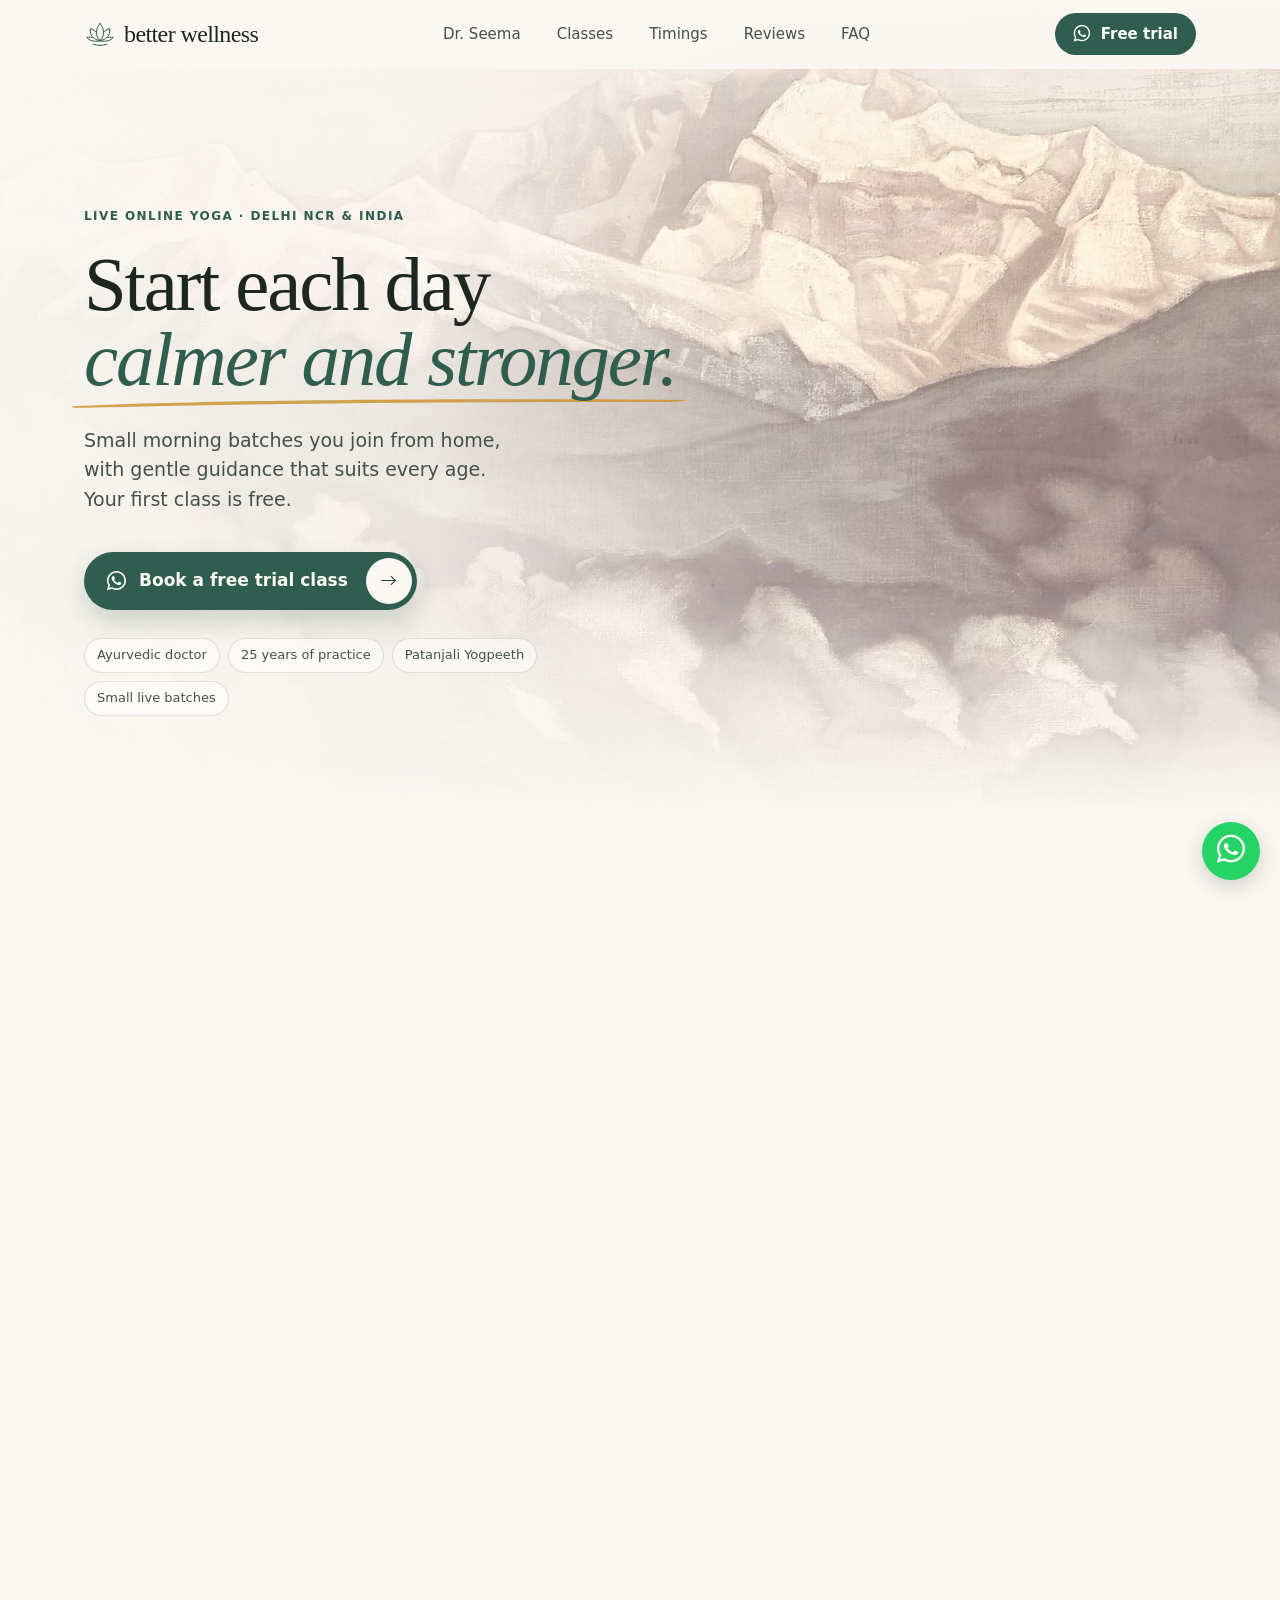
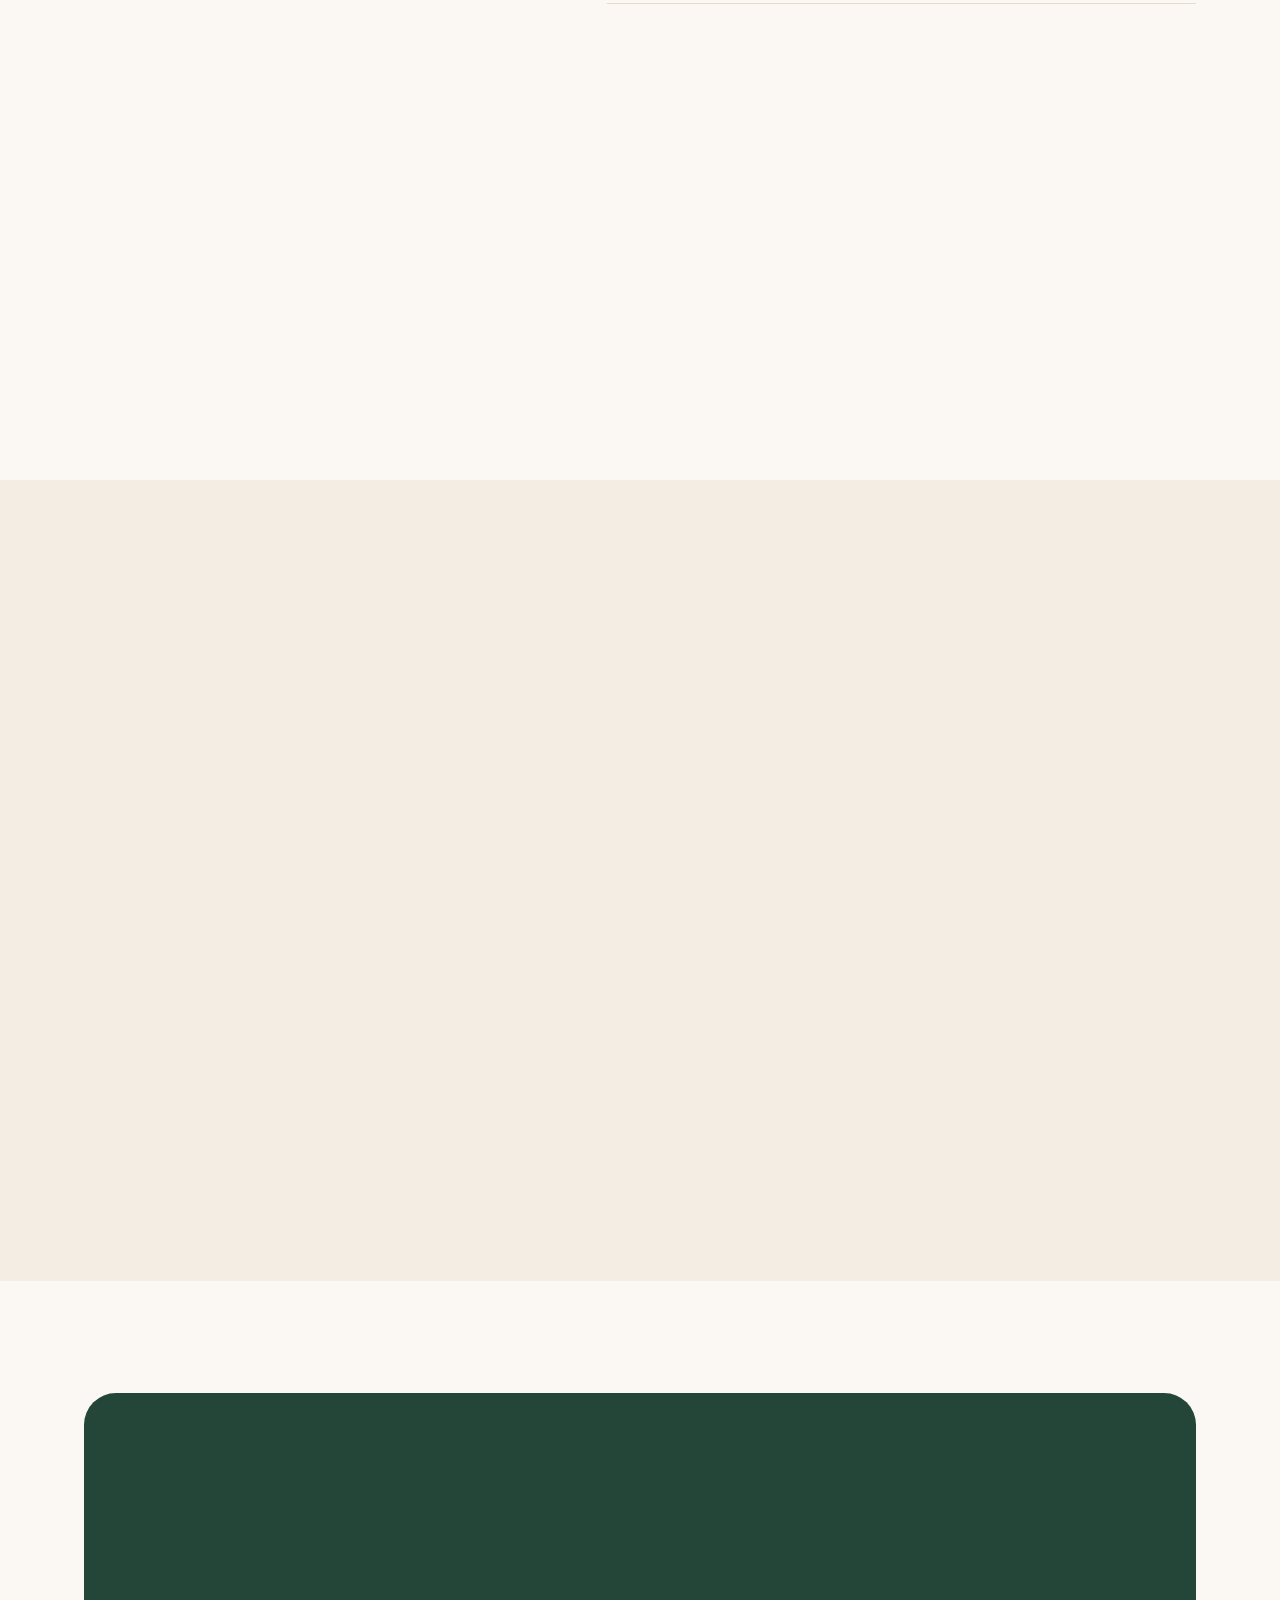
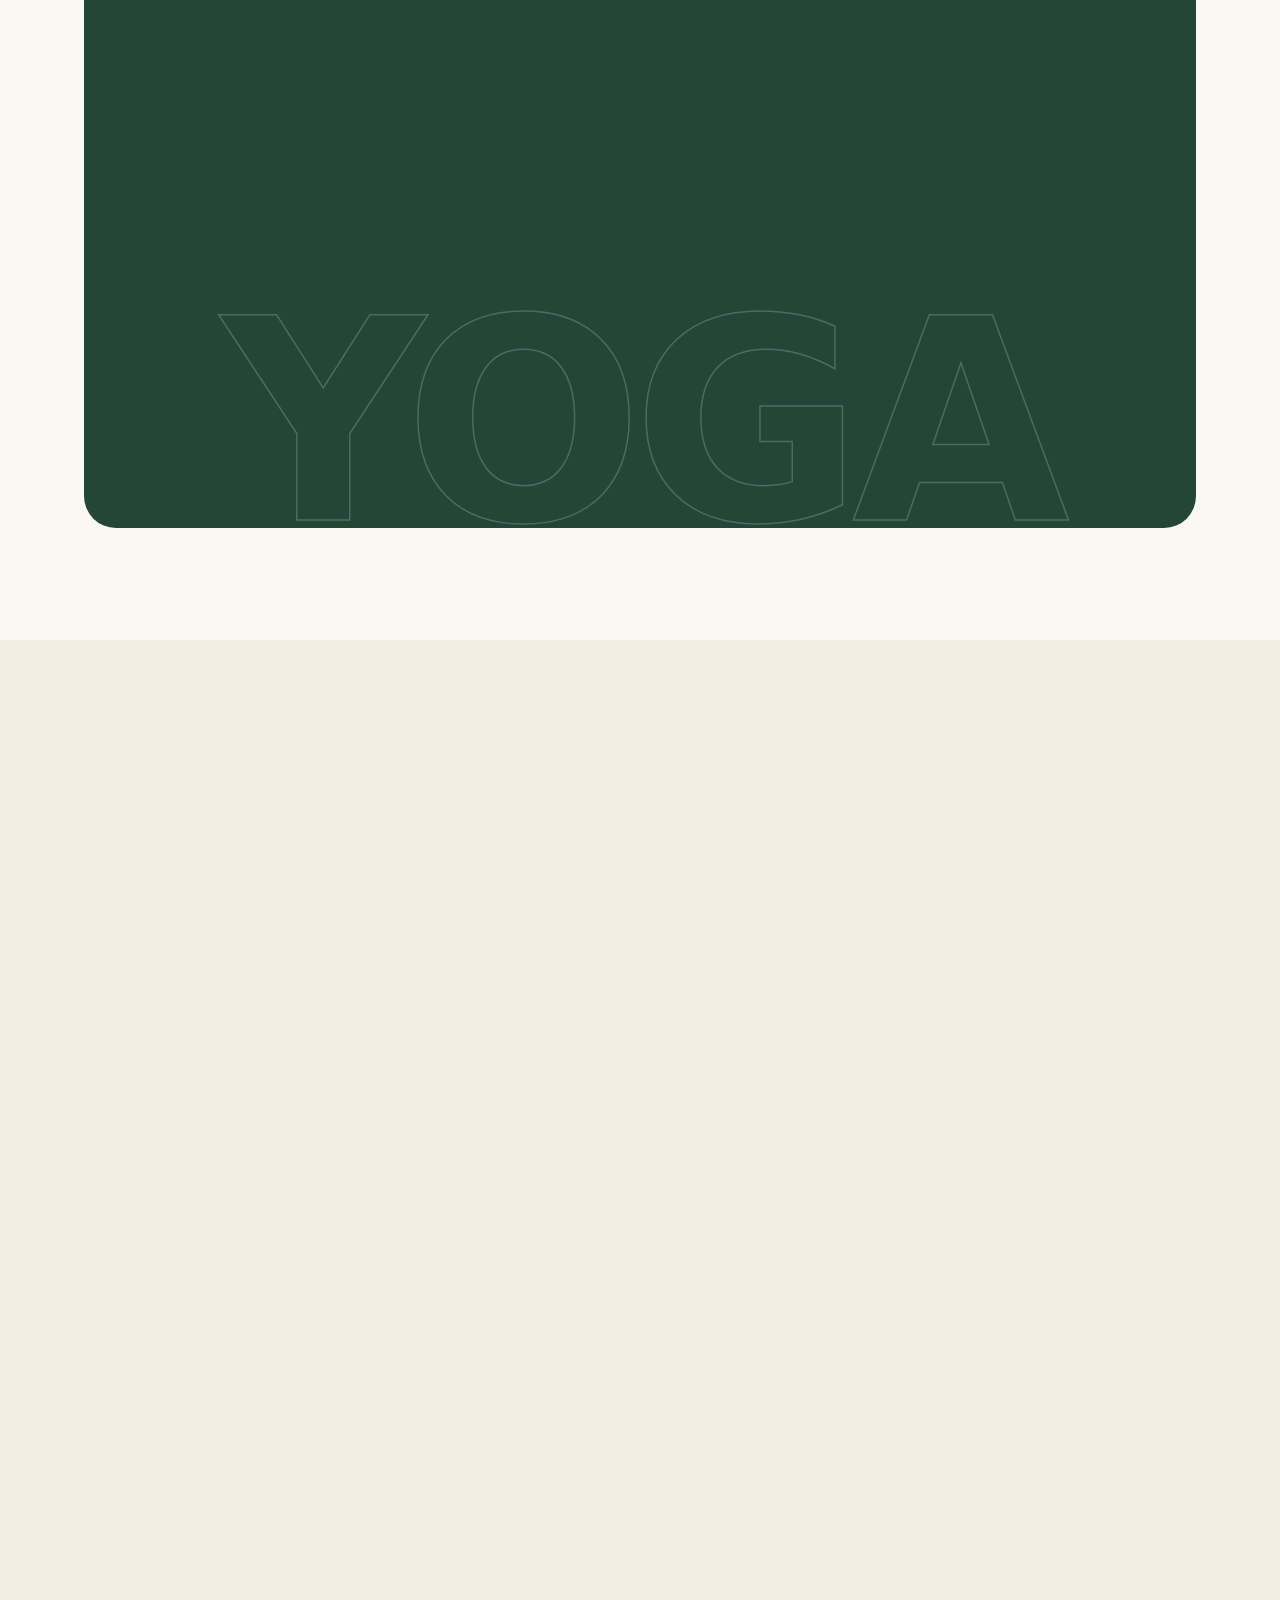
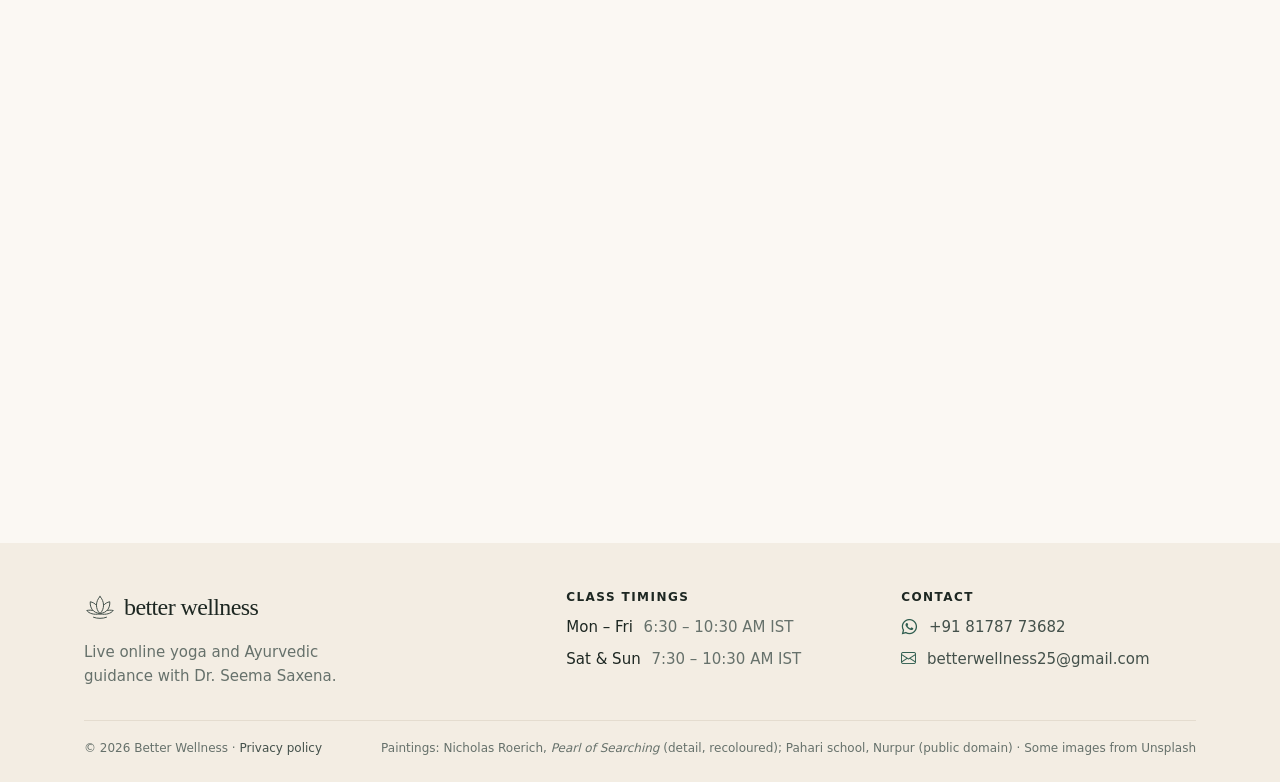
==== commit 1921d20d: "Hero: Pearl of Searching, benefit-led title, value tags, still painting - Hero image is Nicholas Roe" ====
--- a/index.html
+++ b/index.html
@@ -140,7 +140,7 @@
         <link href="https://fonts.googleapis.com/css2?family=Newsreader:ital,opsz,wght@0,6..72,400;0,6..72,500;1,6..72,400&family=Plus+Jakarta+Sans:wght@400;500;600;700&family=Tiro+Devanagari+Hindi&family=Mukta:wght@500;600&display=swap" rel="stylesheet">
                 <script src="js/site.js"></script>
         <script src="js/ads.js" defer></script>
-        <link rel="preload" as="image" href="images/site/hero-drops-of-life.jpg">
+        <link rel="preload" as="image" href="images/site/hero-pearl-of-searching.jpg">
         <link href="css/bootstrap-icons.css" rel="stylesheet">
         <link href="css/site.css" rel="stylesheet">
     </head>
@@ -174,29 +174,27 @@
 
             <!-- HERO -->
             <section class="hero" id="top">
-                <img class="hero-art" src="images/site/hero-drops-of-life.jpg" width="1800" height="1131" alt="" fetchpriority="high">
+                <img class="hero-art" src="images/site/hero-pearl-of-searching.jpg" width="1800" height="990" alt="" fetchpriority="high">
 
                 <div class="container hero-inner">
                     <div class="hero-copy">
-                        <p class="eyebrow">Live online yoga</p>
-                        <h1>Feel calmer, stronger, <em class="underlined">lighter.<svg viewBox="0 0 300 24" preserveAspectRatio="none" aria-hidden="true"><path d="M3 17 C 60 10.5, 170 7, 297 9.5 C 295.5 11, 292 11.8, 287 12 C 182 11.4, 84 14.2, 8 19 C 4.5 19.3, 2 18.4, 3 17 Z"/></svg></em></h1>
-                        <p class="lede">Small morning batches with an Ayurvedic doctor, from the comfort of home.</p>
+                        <p class="eyebrow">Live online yoga · Delhi NCR &amp; India</p>
+                        <h1>Start each day <em class="underlined">calmer and stronger.<svg viewBox="0 0 300 24" preserveAspectRatio="none" aria-hidden="true"><path d="M3 17 C 60 10.5, 170 7, 297 9.5 C 295.5 11, 292 11.8, 287 12 C 182 11.4, 84 14.2, 8 19 C 4.5 19.3, 2 18.4, 3 17 Z"/></svg></em></h1>
+                        <p class="lede">Small morning batches you join from home, with gentle guidance that suits every age. Your first class is free.</p>
                         <a class="hero-cta" href="https://wa.me/918178773682?text=Hi%20Dr.%20Seema%2C%20I%27d%20like%20to%20book%20a%20free%20trial%20yoga%20class." target="_blank" rel="noopener">
                             <i class="bi-whatsapp" aria-hidden="true"></i>
                             <span>Book a free trial class</span>
                             <span class="hero-cta-arrow" aria-hidden="true"><i class="bi-arrow-right"></i></span>
                         </a>
-                    </div>
-                </div>
-
-                <div class="container hero-labels">
-                    <ul aria-label="About Dr. Seema">
-                        <li>Dr. Seema Saxena</li>
-                        <li>Ayurvedic doctor</li>
-                        <li>25 years of practice</li>
-                        <li>Patanjali Yogpeeth</li>
-                    </ul>
-                </div>
+                        <ul class="hero-tags" aria-label="Why join">
+                            <li>Ayurvedic doctor</li>
+                            <li>25 years of practice</li>
+                            <li>Patanjali Yogpeeth</li>
+                            <li>Small live batches</li>
+                        </ul>
+                    </div>
+                </div>
+
             </section>
 
             <!-- TEACHER -->
@@ -515,7 +513,7 @@
 
                 <div class="footer-base">
                     <p>© 2026 Better Wellness · <a href="privacy.html">Privacy policy</a></p>
-                    <p>Paintings: Nicholas Roerich, <i>Drops of Life</i> (recoloured); Pahari school, Nurpur (public domain) · Some images from Unsplash</p>
+                    <p>Paintings: Nicholas Roerich, <i>Pearl of Searching</i> (detail, recoloured); Pahari school, Nurpur (public domain) · Some images from Unsplash</p>
                 </div>
             </div>
         </footer>
--- a/css/site.css
+++ b/css/site.css
@@ -361,8 +361,8 @@
   overflow: hidden;
   display: flex;
   flex-direction: column;
-  justify-content: space-between;
-  min-height: min(94vh, 880px);
+  justify-content: center;
+  min-height: min(90vh, 840px);
   margin-top: calc(var(--header-h) * -1);
   padding: calc(var(--header-h) + 88px) 0 44px;
 }
@@ -374,12 +374,9 @@
   width: 100%;
   height: 100%;
   object-fit: cover;
-  object-position: 62% 58%;
+  object-position: 60% 30%;
   -webkit-mask-image: linear-gradient(180deg, #000 0%, #000 72%, transparent 100%);
   mask-image: linear-gradient(180deg, #000 0%, #000 72%, transparent 100%);
-  /* Parallax: pointer (x) and scroll (y), set by site.js */
-  translate: calc(var(--hero-px, 0) * -10px) calc(var(--hero-scroll, 0) * 0.12px);
-  transition: translate 0.8s cubic-bezier(0.2, 0.7, 0.2, 1);
 }
 
 /* A paper wash on the left keeps the words calm and readable */
@@ -408,7 +405,7 @@
 }
 
 .hero .lede {
-  max-width: 420px;
+  max-width: 440px;
   margin: 28px 0 38px;
   color: var(--ink-2);
   font-size: var(--fs-lead);
@@ -463,23 +460,28 @@
   transform: translateX(3px);
 }
 
-/* Quiet uppercase labels along the bottom, like a poster's margin notes */
-.hero-labels ul {
+/* Four quiet value tags, tied to the call to action */
+.hero-tags {
   display: flex;
   flex-wrap: wrap;
-  gap: 8px 28px;
+  gap: 8px;
+  max-width: 600px;
+  margin-top: 28px;
+}
+
+.hero-tags li {
+  padding: 6px 12px;
+  border: 1px solid rgba(29, 39, 34, 0.12);
+  border-radius: 999px;
+  background: rgba(255, 255, 255, 0.55);
+  -webkit-backdrop-filter: blur(6px);
+  backdrop-filter: blur(6px);
   color: var(--ink-2);
-  font-size: var(--fs-label);
-  font-weight: 700;
-  letter-spacing: 0.14em;
-  text-transform: uppercase;
-}
-
-.hero-labels li:first-child {
-  color: var(--brand);
-}
-
-/* Hand-drawn stroke under the hero's italic word */
+  font-size: var(--fs-caption);
+  font-weight: 500;
+}
+
+/* Hand-drawn stroke under the word that matters */
 .underlined {
   position: relative;
   z-index: 0;
@@ -1449,10 +1451,6 @@
 
   .hero-copy > :nth-child(5) { animation-delay: 0.4s; }
 
-  .hero-labels {
-    animation: rise 0.9s 0.6s cubic-bezier(0.2, 0.7, 0.2, 1) both;
-  }
-
   /* The painting settles slowly as the page opens */
   .hero-art {
     animation: settle 2.6s cubic-bezier(0.2, 0.6, 0.2, 1) both;
@@ -1580,12 +1578,16 @@
     padding: calc(var(--header-h) + 48px) 0 32px;
   }
 
+  .hero-copy .underlined {
+    white-space: normal;
+  }
+
   /* On phones the painting sits below the words, fading in and out */
   .hero-art {
     top: auto;
-    bottom: 92px;
+    bottom: 16px;
     height: 260px;
-    object-position: 80% 60%;
+    object-position: 62% 35%;
     -webkit-mask-image: linear-gradient(180deg, transparent 0%, #000 30%, #000 70%, transparent 100%);
     mask-image: linear-gradient(180deg, transparent 0%, #000 30%, #000 70%, transparent 100%);
   }
@@ -1595,12 +1597,9 @@
   }
 
   .hero-copy {
-    padding-bottom: 290px;
-  }
-
-  .hero-labels ul {
-    gap: 6px 18px;
-  }
+    padding-bottom: 250px;
+  }
+
 
   .hero-cta {
     gap: 10px;
